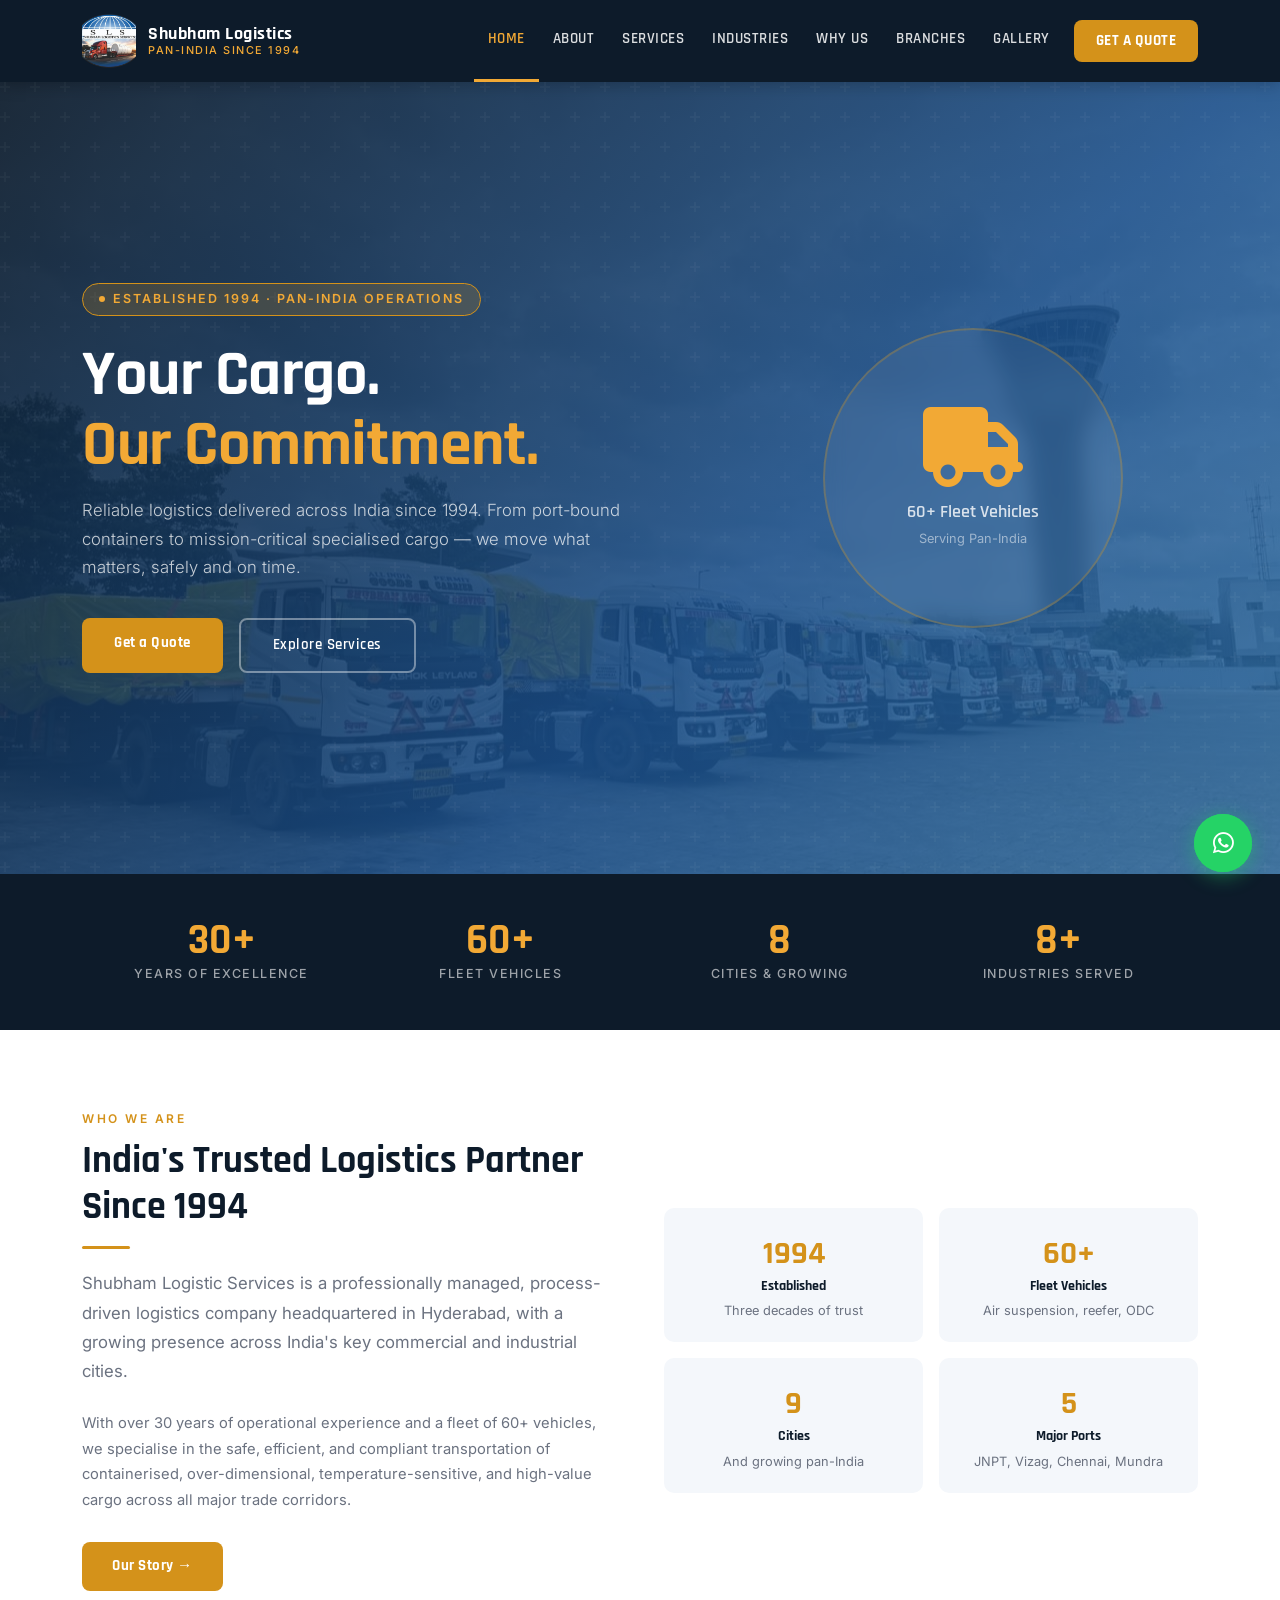
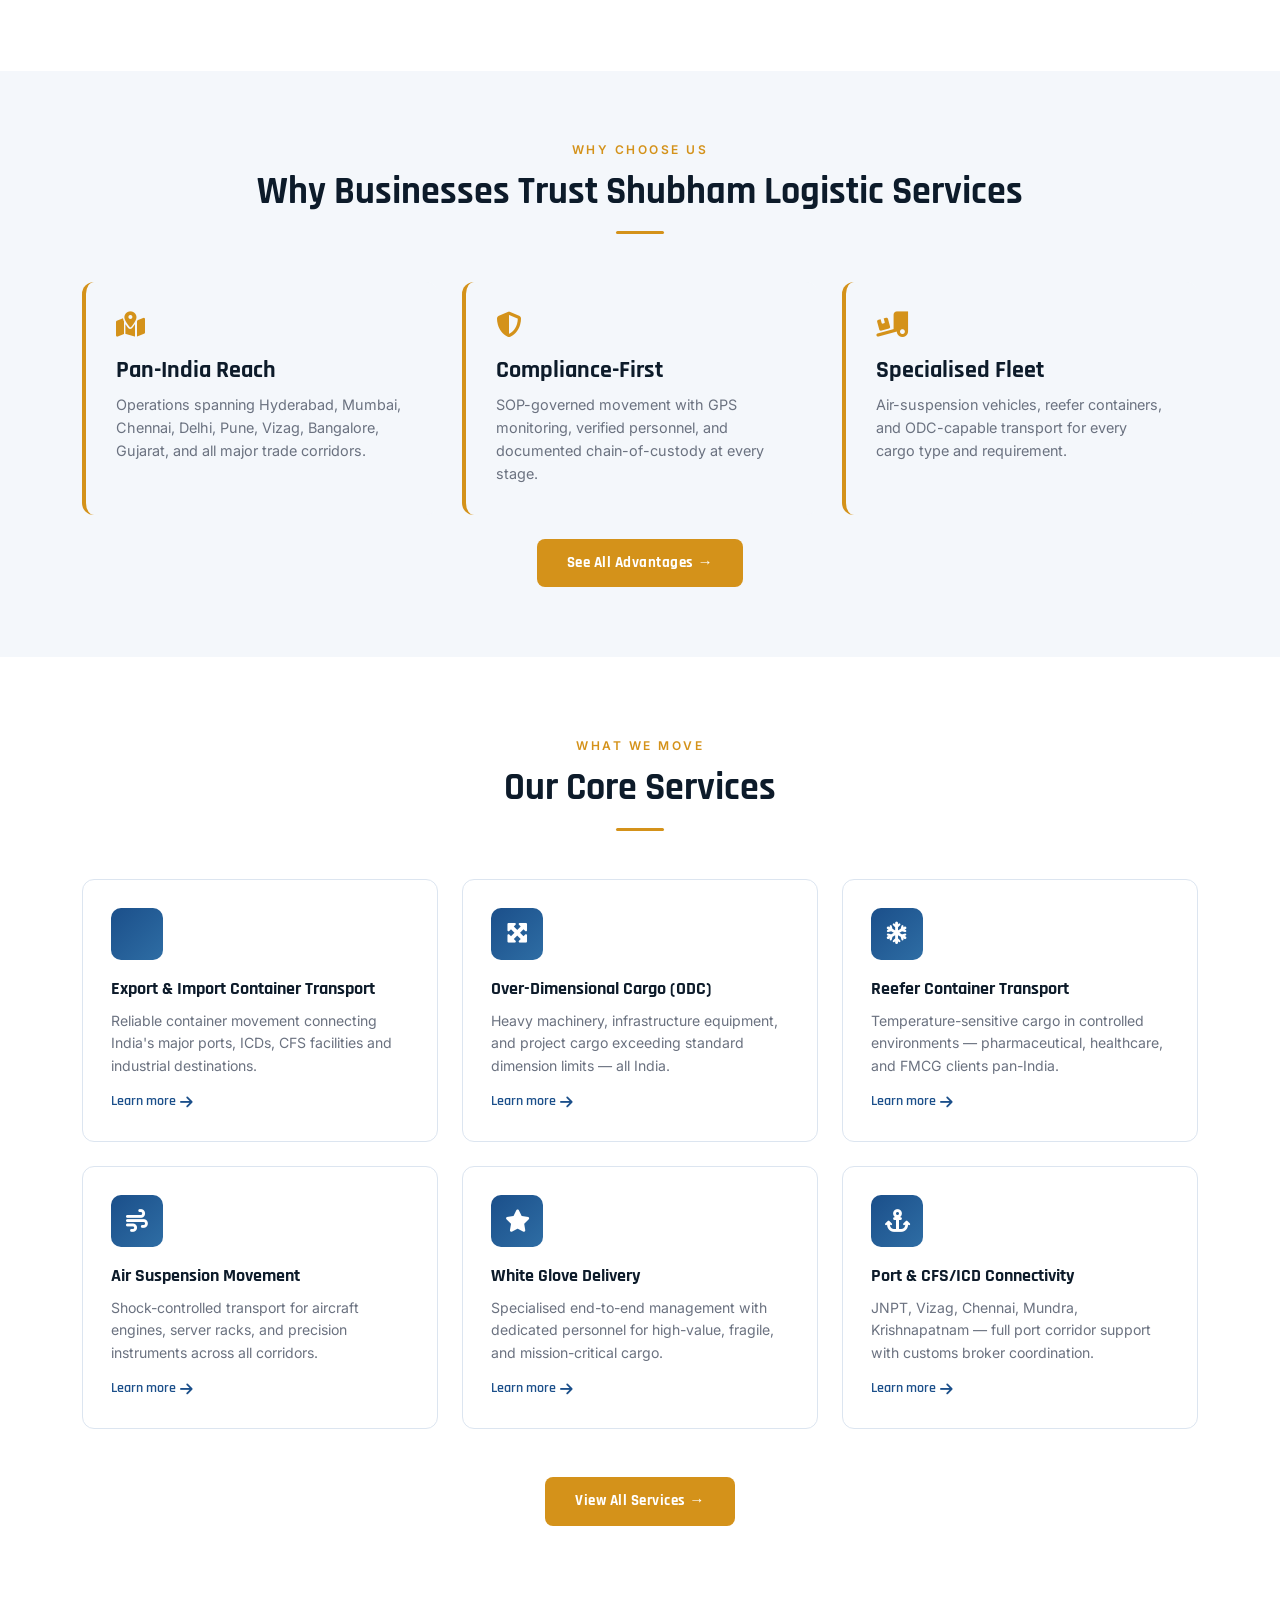
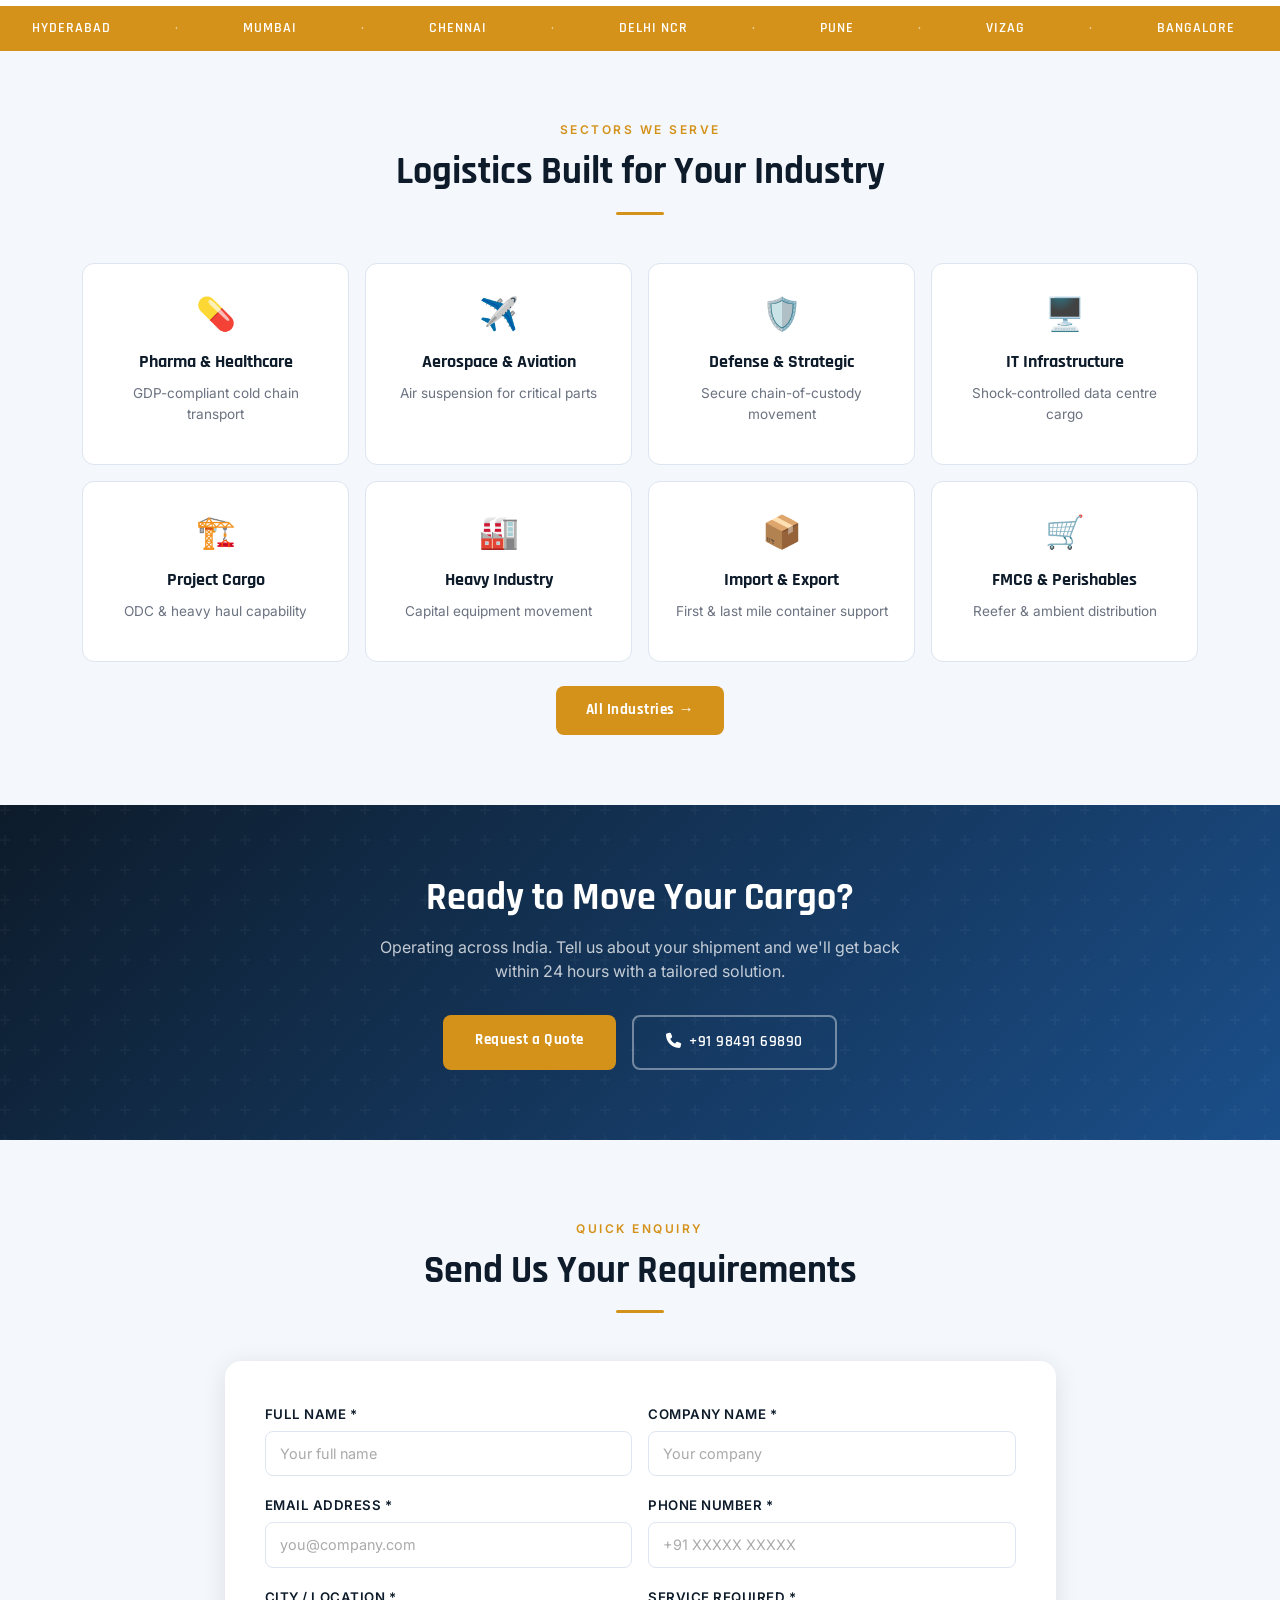
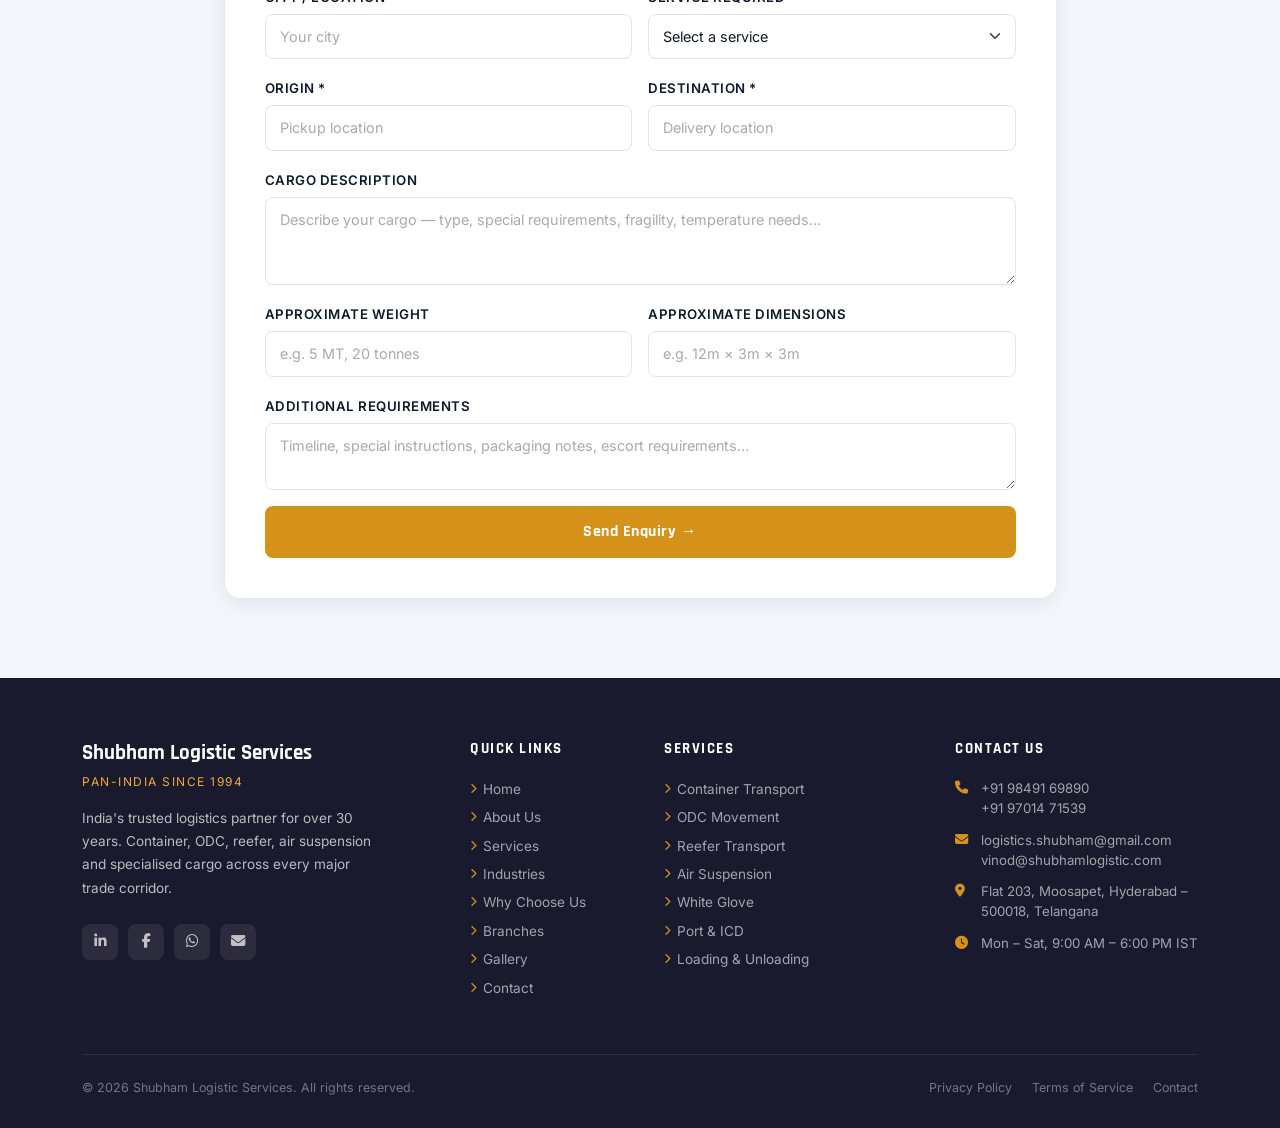
==== index.html @ 39d2acc9 "Add files via upload" ====
<!DOCTYPE html>
<html lang="en">
<head>
  <meta charset="UTF-8" />
  <meta name="viewport" content="width=device-width, initial-scale=1.0" />
  <title>Shubham Logistic Services | Pan-India Cargo Logistics Since 1994</title>
  <meta name="description" content="30+ years. 60+ fleet. Container, ODC, reefer & specialised cargo logistics across India — Hyderabad, Mumbai, Chennai, Delhi, Pune, Vizag, Bangalore, Gujarat." />
  <link rel="stylesheet" href="https://cdnjs.cloudflare.com/ajax/libs/bootstrap/5.3.2/css/bootstrap.min.css" />
  <link rel="stylesheet" href="https://cdnjs.cloudflare.com/ajax/libs/font-awesome/6.5.0/css/all.min.css" />
  <link rel="stylesheet" href="assets/css/style.css" />
  <link rel="icon" type="image/png" sizes="32x32" href="assets/img/favicon-32.png" />
  <link rel="icon" type="image/png" sizes="16x16" href="assets/img/favicon-16.png" />
  <link rel="apple-touch-icon" sizes="180x180" href="assets/img/apple-touch-icon.png" />
</head>
<body>

<!-- NAVBAR -->
<nav class="navbar navbar-sls navbar-expand-lg">
  <div class="container">
    <a class="navbar-brand" href="index.html">
      <img src="assets/img/logo.png" alt="SLS Logo" class="brand-logo" onerror="this.style.display='none'" />
      <div class="brand-text">
        <span class="brand-name">Shubham Logistics</span>
        <span class="brand-tagline">Pan-India Since 1994</span>
      </div>
    </a>
    <button class="navbar-toggler" type="button" data-bs-toggle="collapse" data-bs-target="#navMenu">
      <span class="navbar-toggler-icon"></span>
    </button>
    <div class="collapse navbar-collapse" id="navMenu">
      <ul class="navbar-nav ms-auto align-items-lg-center">
        <li class="nav-item"><a class="nav-link" href="index.html">Home</a></li>
        <li class="nav-item"><a class="nav-link" href="about.html">About</a></li>
        <li class="nav-item"><a class="nav-link" href="services.html">Services</a></li>
        <li class="nav-item"><a class="nav-link" href="industries.html">Industries</a></li>
        <li class="nav-item"><a class="nav-link" href="why-us.html">Why Us</a></li>
        <li class="nav-item"><a class="nav-link" href="branches.html">Branches</a></li>
        <li class="nav-item"><a class="nav-link" href="gallery.html">Gallery</a></li>
        <li class="nav-item"><a class="nav-link nav-cta" href="contact.html">Get a Quote</a></li>
      </ul>
    </div>
  </div>
</nav>

<!-- HERO -->
<section class="hero-section">
  <div class="container">
    <div class="row align-items-center">
      <div class="col-lg-7 hero-content">
        <div class="hero-eyebrow">
          <span class="dot"></span>
          Established 1994 · Pan-India Operations
        </div>
        <h1 class="hero-headline">
          Your Cargo.
          <span>Our Commitment.</span>
        </h1>
        <p class="hero-sub">
          Reliable logistics delivered across India since 1994. From port-bound containers to mission-critical specialised cargo — we move what matters, safely and on time.
        </p>
        <div class="d-flex flex-wrap gap-3">
          <a href="contact.html" class="btn-primary-sls">Get a Quote</a>
          <a href="services.html" class="btn-outline-sls">Explore Services</a>
        </div>
      </div>
      <div class="col-lg-5 d-none d-lg-flex justify-content-center mt-4 mt-lg-0">
        <div style="text-align:center; position:relative;">
          <div style="width:300px;height:300px;background:rgba(255,255,255,0.06);border-radius:50%;border:2px solid rgba(212,146,26,0.3);display:flex;align-items:center;justify-content:center;backdrop-filter:blur(10px);">
            <div style="text-align:center;color:white;">
              <i class="fas fa-truck" style="font-size:5rem;color:var(--amber);margin-bottom:12px;display:block;"></i>
              <div style="font-family:'Rajdhani',sans-serif;font-size:1.1rem;font-weight:600;color:rgba(255,255,255,0.8);">60+ Fleet Vehicles</div>
              <div style="font-size:0.8rem;color:rgba(255,255,255,0.5);margin-top:4px;">Serving Pan-India</div>
            </div>
          </div>
        </div>
      </div>
    </div>
  </div>
</section>

<!-- STATS BAR -->
<section class="stats-bar">
  <div class="container">
    <div class="row g-0">
      <div class="col-6 col-md-3">
        <div class="stat-item">
          <span class="stat-number" data-count="30" data-suffix="+">30+</span>
          <span class="stat-label">Years of Excellence</span>
        </div>
      </div>
      <div class="col-6 col-md-3">
        <div class="stat-item">
          <span class="stat-number" data-count="60" data-suffix="+">60+</span>
          <span class="stat-label">Fleet Vehicles</span>
        </div>
      </div>
      <div class="col-6 col-md-3">
        <div class="stat-item">
          <span class="stat-number" data-count="8" data-suffix="">8</span>
          <span class="stat-label">Cities & Growing</span>
        </div>
      </div>
      <div class="col-6 col-md-3">
        <div class="stat-item">
          <span class="stat-number" data-count="8" data-suffix="+">8+</span>
          <span class="stat-label">Industries Served</span>
        </div>
      </div>
    </div>
  </div>
</section>

<!-- INTRO -->
<section class="py-5 py-md-6" style="padding-top: 80px!important; padding-bottom: 80px!important;">
  <div class="container">
    <div class="row align-items-center g-5">
      <div class="col-lg-6 fade-up">
        <span class="section-eyebrow">Who We Are</span>
        <h2 class="section-title">India's Trusted Logistics Partner Since 1994</h2>
        <div class="section-divider"></div>
        <p class="section-lead mb-4">
          Shubham Logistic Services is a professionally managed, process-driven logistics company headquartered in Hyderabad, with a growing presence across India's key commercial and industrial cities.
        </p>
        <p style="font-size:0.92rem;color:var(--gray);line-height:1.75;margin-bottom:28px;">
          With over 30 years of operational experience and a fleet of 60+ vehicles, we specialise in the safe, efficient, and compliant transportation of containerised, over-dimensional, temperature-sensitive, and high-value cargo across all major trade corridors.
        </p>
        <a href="about.html" class="btn-gold">Our Story →</a>
      </div>
      <div class="col-lg-6 fade-up">
        <div class="row g-3">
          <div class="col-6">
            <div class="value-prop-card">
              <span class="vp-num">1994</span>
              <h5>Established</h5>
              <p>Three decades of trust</p>
            </div>
          </div>
          <div class="col-6">
            <div class="value-prop-card">
              <span class="vp-num">60+</span>
              <h5>Fleet Vehicles</h5>
              <p>Air suspension, reefer, ODC</p>
            </div>
          </div>
          <div class="col-6">
            <div class="value-prop-card">
              <span class="vp-num">9</span>
              <h5>Cities</h5>
              <p>And growing pan-India</p>
            </div>
          </div>
          <div class="col-6">
            <div class="value-prop-card">
              <span class="vp-num">5</span>
              <h5>Major Ports</h5>
              <p>JNPT, Vizag, Chennai, Mundra</p>
            </div>
          </div>
        </div>
      </div>
    </div>
  </div>
</section>

<!-- WHY CHOOSE US - PILLARS -->
<section class="py-5 bg-light-sls" style="padding-top: 70px!important; padding-bottom: 70px!important;">
  <div class="container">
    <div class="text-center mb-5 fade-up">
      <span class="section-eyebrow">Why Choose Us</span>
      <h2 class="section-title">Why Businesses Trust Shubham Logistic Services</h2>
      <div class="section-divider center"></div>
    </div>
    <div class="row g-4">
      <div class="col-md-4 fade-up">
        <div class="pillar-card">
          <div class="mb-3"><i class="fas fa-map-marked-alt" style="font-size:1.6rem;color:var(--gold);"></i></div>
          <h4>Pan-India Reach</h4>
          <p>Operations spanning Hyderabad, Mumbai, Chennai, Delhi, Pune, Vizag, Bangalore, Gujarat, and all major trade corridors.</p>
        </div>
      </div>
      <div class="col-md-4 fade-up">
        <div class="pillar-card">
          <div class="mb-3"><i class="fas fa-shield-alt" style="font-size:1.6rem;color:var(--gold);"></i></div>
          <h4>Compliance-First</h4>
          <p>SOP-governed movement with GPS monitoring, verified personnel, and documented chain-of-custody at every stage.</p>
        </div>
      </div>
      <div class="col-md-4 fade-up">
        <div class="pillar-card">
          <div class="mb-3"><i class="fas fa-truck-loading" style="font-size:1.6rem;color:var(--gold);"></i></div>
          <h4>Specialised Fleet</h4>
          <p>Air-suspension vehicles, reefer containers, and ODC-capable transport for every cargo type and requirement.</p>
        </div>
      </div>
    </div>
    <div class="text-center mt-4 fade-up">
      <a href="why-us.html" class="btn-gold">See All Advantages →</a>
    </div>
  </div>
</section>

<!-- SERVICES STRIP -->
<section class="py-5" style="padding-top: 80px!important; padding-bottom: 80px!important;">
  <div class="container">
    <div class="text-center mb-5 fade-up">
      <span class="section-eyebrow">What We Move</span>
      <h2 class="section-title">Our Core Services</h2>
      <div class="section-divider center"></div>
    </div>
    <div class="row g-4">
      <div class="col-md-6 col-lg-4 fade-up">
        <div class="service-card">
          <div class="service-icon"><i class="fas fa-container-storage"></i></div>
          <h4>Export & Import Container Transport</h4>
          <p>Reliable container movement connecting India's major ports, ICDs, CFS facilities and industrial destinations.</p>
          <a href="services.html#container" class="card-link">Learn more <i class="fas fa-arrow-right"></i></a>
        </div>
      </div>
      <div class="col-md-6 col-lg-4 fade-up">
        <div class="service-card">
          <div class="service-icon"><i class="fas fa-expand-arrows-alt"></i></div>
          <h4>Over-Dimensional Cargo (ODC)</h4>
          <p>Heavy machinery, infrastructure equipment, and project cargo exceeding standard dimension limits — all India.</p>
          <a href="services.html#odc" class="card-link">Learn more <i class="fas fa-arrow-right"></i></a>
        </div>
      </div>
      <div class="col-md-6 col-lg-4 fade-up">
        <div class="service-card">
          <div class="service-icon"><i class="fas fa-snowflake"></i></div>
          <h4>Reefer Container Transport</h4>
          <p>Temperature-sensitive cargo in controlled environments — pharmaceutical, healthcare, and FMCG clients pan-India.</p>
          <a href="services.html#reefer" class="card-link">Learn more <i class="fas fa-arrow-right"></i></a>
        </div>
      </div>
      <div class="col-md-6 col-lg-4 fade-up">
        <div class="service-card">
          <div class="service-icon"><i class="fas fa-wind"></i></div>
          <h4>Air Suspension Movement</h4>
          <p>Shock-controlled transport for aircraft engines, server racks, and precision instruments across all corridors.</p>
          <a href="services.html#air-suspension" class="card-link">Learn more <i class="fas fa-arrow-right"></i></a>
        </div>
      </div>
      <div class="col-md-6 col-lg-4 fade-up">
        <div class="service-card">
          <div class="service-icon"><i class="fas fa-star"></i></div>
          <h4>White Glove Delivery</h4>
          <p>Specialised end-to-end management with dedicated personnel for high-value, fragile, and mission-critical cargo.</p>
          <a href="services.html#white-glove" class="card-link">Learn more <i class="fas fa-arrow-right"></i></a>
        </div>
      </div>
      <div class="col-md-6 col-lg-4 fade-up">
        <div class="service-card">
          <div class="service-icon"><i class="fas fa-anchor"></i></div>
          <h4>Port & CFS/ICD Connectivity</h4>
          <p>JNPT, Vizag, Chennai, Mundra, Krishnapatnam — full port corridor support with customs broker coordination.</p>
          <a href="services.html#port" class="card-link">Learn more <i class="fas fa-arrow-right"></i></a>
        </div>
      </div>
    </div>
    <div class="text-center mt-5 fade-up">
      <a href="services.html" class="btn-gold">View All Services →</a>
    </div>
  </div>
</section>

<!-- MARQUEE BANNER -->
<div class="marquee-banner">
  <div class="marquee-track">
    <span>Hyderabad</span><span class="sep">·</span>
    <span>Mumbai</span><span class="sep">·</span>
    <span>Chennai</span><span class="sep">·</span>
    <span>Delhi NCR</span><span class="sep">·</span>
    <span>Pune</span><span class="sep">·</span>
    <span>Vizag</span><span class="sep">·</span>
    <span>Bangalore</span><span class="sep">·</span>
    <span>Gujarat</span><span class="sep">·</span>
    <span>JNPT</span><span class="sep">·</span>
    <span>Mundra</span><span class="sep">·</span>
    <span>Krishnapatnam</span><span class="sep">·</span>
    <!-- duplicate for seamless loop -->
    <span>Hyderabad</span><span class="sep">·</span>
    <span>Mumbai</span><span class="sep">·</span>
    <span>Chennai</span><span class="sep">·</span>
    <span>Delhi NCR</span><span class="sep">·</span>
    <span>Pune</span><span class="sep">·</span>
    <span>Vizag</span><span class="sep">·</span>
    <span>Bangalore</span><span class="sep">·</span>
    <span>Gujarat</span><span class="sep">·</span>
    <span>JNPT</span><span class="sep">·</span>
    <span>Mundra</span><span class="sep">·</span>
    <span>Krishnapatnam</span><span class="sep">·</span>
  </div>
</div>

<!-- INDUSTRIES PREVIEW -->
<section class="py-5 bg-light-sls" style="padding-top:70px!important;padding-bottom:70px!important;">
  <div class="container">
    <div class="text-center mb-5 fade-up">
      <span class="section-eyebrow">Sectors We Serve</span>
      <h2 class="section-title">Logistics Built for Your Industry</h2>
      <div class="section-divider center"></div>
    </div>
    <div class="row g-3">
      <div class="col-6 col-md-4 col-lg-3 fade-up">
        <div class="industry-card text-center">
          <span class="industry-icon">💊</span>
          <h4>Pharma & Healthcare</h4>
          <p>GDP-compliant cold chain transport</p>
        </div>
      </div>
      <div class="col-6 col-md-4 col-lg-3 fade-up">
        <div class="industry-card text-center">
          <span class="industry-icon">✈️</span>
          <h4>Aerospace & Aviation</h4>
          <p>Air suspension for critical parts</p>
        </div>
      </div>
      <div class="col-6 col-md-4 col-lg-3 fade-up">
        <div class="industry-card text-center">
          <span class="industry-icon">🛡️</span>
          <h4>Defense & Strategic</h4>
          <p>Secure chain-of-custody movement</p>
        </div>
      </div>
      <div class="col-6 col-md-4 col-lg-3 fade-up">
        <div class="industry-card text-center">
          <span class="industry-icon">🖥️</span>
          <h4>IT Infrastructure</h4>
          <p>Shock-controlled data centre cargo</p>
        </div>
      </div>
      <div class="col-6 col-md-4 col-lg-3 fade-up">
        <div class="industry-card text-center">
          <span class="industry-icon">🏗️</span>
          <h4>Project Cargo</h4>
          <p>ODC & heavy haul capability</p>
        </div>
      </div>
      <div class="col-6 col-md-4 col-lg-3 fade-up">
        <div class="industry-card text-center">
          <span class="industry-icon">🏭</span>
          <h4>Heavy Industry</h4>
          <p>Capital equipment movement</p>
        </div>
      </div>
      <div class="col-6 col-md-4 col-lg-3 fade-up">
        <div class="industry-card text-center">
          <span class="industry-icon">📦</span>
          <h4>Import & Export</h4>
          <p>First & last mile container support</p>
        </div>
      </div>
      <div class="col-6 col-md-4 col-lg-3 fade-up">
        <div class="industry-card text-center">
          <span class="industry-icon">🛒</span>
          <h4>FMCG & Perishables</h4>
          <p>Reefer & ambient distribution</p>
        </div>
      </div>
    </div>
    <div class="text-center mt-4 fade-up">
      <a href="industries.html" class="btn-gold">All Industries →</a>
    </div>
  </div>
</section>

<!-- CTA BANNER -->
<section class="cta-banner">
  <div class="container position-relative" style="z-index:2;">
    <div class="row justify-content-center">
      <div class="col-lg-7">
        <h2>Ready to Move Your Cargo?</h2>
        <p>Operating across India. Tell us about your shipment and we'll get back within 24 hours with a tailored solution.</p>
        <div class="d-flex flex-wrap justify-content-center gap-3">
          <a href="contact.html" class="btn-primary-sls">Request a Quote</a>
          <a href="tel:+919849169890" class="btn-outline-sls"><i class="fas fa-phone me-2"></i>+91 98491 69890</a>
        </div>
      </div>
    </div>
  </div>
</section>

<!-- CONTACT FORM -->
<section class="form-section" id="quote">
  <div class="container">
    <div class="row justify-content-center">
      <div class="col-lg-9">
        <div class="text-center mb-5 fade-up">
          <span class="section-eyebrow">Quick Enquiry</span>
          <h2 class="section-title">Send Us Your Requirements</h2>
          <div class="section-divider center"></div>
        </div>
        <div class="form-card fade-up">
          <form id="quoteForm">
            <div class="row g-3">
              <div class="col-md-6">
                <label class="form-label">Full Name *</label>
                <input type="text" class="form-control" placeholder="Your full name" required />
              </div>
              <div class="col-md-6">
                <label class="form-label">Company Name *</label>
                <input type="text" class="form-control" placeholder="Your company" required />
              </div>
              <div class="col-md-6">
                <label class="form-label">Email Address *</label>
                <input type="email" class="form-control" placeholder="you@company.com" required />
              </div>
              <div class="col-md-6">
                <label class="form-label">Phone Number *</label>
                <input type="tel" class="form-control" placeholder="+91 XXXXX XXXXX" required />
              </div>
              <div class="col-md-6">
                <label class="form-label">City / Location *</label>
                <input type="text" class="form-control" placeholder="Your city" required />
              </div>
              <div class="col-md-6">
                <label class="form-label">Service Required *</label>
                <select class="form-select" required>
                  <option value="">Select a service</option>
                  <option>Container Transport</option>
                  <option>ODC Movement</option>
                  <option>Reefer Transport</option>
                  <option>Air Suspension Cargo</option>
                  <option>White Glove Delivery</option>
                  <option>Port / ICD / CFS Connectivity</option>
                  <option>Loading &amp; Unloading</option>
                  <option>Other</option>
                </select>
              </div>
              <div class="col-md-6">
                <label class="form-label">Origin *</label>
                <input type="text" class="form-control" placeholder="Pickup location" required />
              </div>
              <div class="col-md-6">
                <label class="form-label">Destination *</label>
                <input type="text" class="form-control" placeholder="Delivery location" required />
              </div>
              <div class="col-12">
                <label class="form-label">Cargo Description</label>
                <textarea class="form-control" rows="3" placeholder="Describe your cargo — type, special requirements, fragility, temperature needs…"></textarea>
              </div>
              <div class="col-md-6">
                <label class="form-label">Approximate Weight</label>
                <input type="text" class="form-control" placeholder="e.g. 5 MT, 20 tonnes" />
              </div>
              <div class="col-md-6">
                <label class="form-label">Approximate Dimensions</label>
                <input type="text" class="form-control" placeholder="e.g. 12m × 3m × 3m" />
              </div>
              <div class="col-12">
                <label class="form-label">Additional Requirements</label>
                <textarea class="form-control" rows="2" placeholder="Timeline, special instructions, packaging notes, escort requirements…"></textarea>
              </div>
              <div class="col-12">
                <button type="submit" class="btn-submit">Send Enquiry →</button>
              </div>
            </div>
          </form>
          <div class="form-success" id="formSuccess">
            <i class="fas fa-check-circle"></i>
            <h4 style="color:var(--navy);font-family:'Rajdhani',sans-serif;">Enquiry Sent Successfully!</h4>
            <p style="color:var(--gray);font-size:0.9rem;">Thank you for reaching out. Our team will get back to you within 24 hours with a tailored solution.</p>
          </div>
        </div>
      </div>
    </div>
  </div>
</section>

<!-- FOOTER -->
<footer class="footer-main">
  <div class="container">
    <div class="row g-5">
      <div class="col-lg-4 col-md-6">
        <div class="footer-brand-name">Shubham Logistic Services</div>
        <div class="footer-tagline">Pan-India Since 1994</div>
        <p class="footer-desc">India's trusted logistics partner for over 30 years. Container, ODC, reefer, air suspension and specialised cargo across every major trade corridor.</p>
        <div class="footer-socials">
          <a href="#" class="footer-social-btn" aria-label="LinkedIn"><i class="fab fa-linkedin-in"></i></a>
          <a href="#" class="footer-social-btn" aria-label="Facebook"><i class="fab fa-facebook-f"></i></a>
          <a href="https://wa.me/919849169890" class="footer-social-btn" aria-label="WhatsApp"><i class="fab fa-whatsapp"></i></a>
          <a href="mailto:logistics.shubham@gmail.com" class="footer-social-btn" aria-label="Email"><i class="fas fa-envelope"></i></a>
        </div>
      </div>
      <div class="col-lg-2 col-md-6 col-6">
        <div class="footer-heading">Quick Links</div>
        <ul class="footer-links">
          <li><a href="index.html"><i class="fas fa-chevron-right"></i> Home</a></li>
          <li><a href="about.html"><i class="fas fa-chevron-right"></i> About Us</a></li>
          <li><a href="services.html"><i class="fas fa-chevron-right"></i> Services</a></li>
          <li><a href="industries.html"><i class="fas fa-chevron-right"></i> Industries</a></li>
          <li><a href="why-us.html"><i class="fas fa-chevron-right"></i> Why Choose Us</a></li>
          <li><a href="branches.html"><i class="fas fa-chevron-right"></i> Branches</a></li>
          <li><a href="gallery.html"><i class="fas fa-chevron-right"></i> Gallery</a></li>
          <li><a href="contact.html"><i class="fas fa-chevron-right"></i> Contact</a></li>
        </ul>
      </div>
      <div class="col-lg-3 col-md-6 col-6">
        <div class="footer-heading">Services</div>
        <ul class="footer-links">
          <li><a href="services.html#container"><i class="fas fa-chevron-right"></i> Container Transport</a></li>
          <li><a href="services.html#odc"><i class="fas fa-chevron-right"></i> ODC Movement</a></li>
          <li><a href="services.html#reefer"><i class="fas fa-chevron-right"></i> Reefer Transport</a></li>
          <li><a href="services.html#air-suspension"><i class="fas fa-chevron-right"></i> Air Suspension</a></li>
          <li><a href="services.html#white-glove"><i class="fas fa-chevron-right"></i> White Glove</a></li>
          <li><a href="services.html#port"><i class="fas fa-chevron-right"></i> Port & ICD</a></li>
          <li><a href="services.html#loading"><i class="fas fa-chevron-right"></i> Loading & Unloading</a></li>
        </ul>
      </div>
      <div class="col-lg-3 col-md-6">
        <div class="footer-heading">Contact Us</div>
        <div class="footer-contact-item"><i class="fas fa-phone"></i><div><a href="tel:+919849169890">+91 98491 69890</a><br/><a href="tel:+919701471539">+91 97014 71539</a></div></div>
        <div class="footer-contact-item"><i class="fas fa-envelope"></i><div><a href="mailto:logistics.shubham@gmail.com">logistics.shubham@gmail.com</a><br/><a href="mailto:vinod@shubhamlogistic.com">vinod@shubhamlogistic.com</a></div></div>
        <div class="footer-contact-item"><i class="fas fa-map-marker-alt"></i><div style="color:rgba(255,255,255,0.6);">Flat 203, Moosapet, Hyderabad – 500018, Telangana</div></div>
        <div class="footer-contact-item"><i class="fas fa-clock"></i><div style="color:rgba(255,255,255,0.6);">Mon – Sat, 9:00 AM – 6:00 PM IST</div></div>
      </div>
    </div>
    <div class="footer-bottom">
      <p>© <span id="copyrightYear"></span> Shubham Logistic Services. All rights reserved.</p>
      <div class="footer-bottom-links">
        <a href="privacy-policy.html">Privacy Policy</a>
        <a href="terms-of-service.html">Terms of Service</a>
        <a href="contact.html">Contact</a>
      </div>
    </div>
  </div>
</footer>

<!-- WHATSAPP FAB -->
<div class="wa-fab">
  <div class="wa-popup" id="waPopup">
    <div class="wa-popup-header">
      <div class="wa-avatar"><i class="fab fa-whatsapp"></i></div>
      <div>
        <div class="wa-name">Shubham Logistics</div>
        <div class="wa-status">Typically replies within minutes</div>
      </div>
      <button class="wa-close" id="waClose"><i class="fas fa-times"></i></button>
    </div>
    <div class="wa-body">
      <div class="wa-bubble">
        👋 Hi! Welcome to <strong>Shubham Logistic Services</strong>.<br/>
        Chat directly with our operations team:
      </div>
    </div>
    <div class="wa-footer">
      <a href="https://wa.me/919849169890?text=Hello%2C%20I%20would%20like%20to%20enquire%20about%20your%20logistics%20services." class="wa-btn" target="_blank">
        <i class="fab fa-whatsapp"></i> Chat on WhatsApp
      </a>
      <div class="wa-numbers">
        <a href="https://wa.me/919849169890" class="wa-num-btn" target="_blank">
          <i class="fab fa-whatsapp"></i> Hyderabad
        </a>
        <a href="https://wa.me/919324644543" class="wa-num-btn" target="_blank">
          <i class="fab fa-whatsapp"></i> Mumbai
        </a>
        <a href="https://wa.me/917015625154" class="wa-num-btn" target="_blank">
          <i class="fab fa-whatsapp"></i> Delhi NCR
        </a>
      </div>
    </div>
  </div>
  <div class="wa-pulse"></div>
  <button class="wa-main-btn" id="waMainBtn" aria-label="Chat on WhatsApp">
    <i class="fab fa-whatsapp"></i>
  </button>
</div>

<script src="https://cdnjs.cloudflare.com/ajax/libs/bootstrap/5.3.2/js/bootstrap.bundle.min.js"></script>
<script src="assets/js/main.js"></script>
</body>
</html>
---- assets/css/style.css ----
/* ===== SLS - SHUBHAM LOGISTICS SERVICES ===== */
/* Design: Deep navy + steel blue + amber gold on white/off-white */
/* Typography: Rajdhani (bold industrial display) + Inter (clean body) */

@import url('https://fonts.googleapis.com/css2?family=Rajdhani:wght@400;500;600;700&family=Inter:wght@300;400;500;600;700&display=swap');

:root {
  --navy:   #0D1B2A;
  --blue:   #1B4F8A;
  --steel:  #2E6DA4;
  --gold:   #D4921A;
  --amber:  #F2A935;
  --light:  #F4F7FB;
  --white:  #FFFFFF;
  --gray:   #6B7280;
  --dark:   #1A1A2E;
  --border: #DCE5F0;
  --shadow: 0 4px 24px rgba(13,27,42,0.10);
  --radius: 8px;
}

* { margin: 0; padding: 0; box-sizing: border-box; }
html {
  scroll-behavior: smooth;
  overflow-x: hidden;
  width: 100%;
  max-width: 100%;
}

body {
  font-family: 'Inter', sans-serif;
  color: var(--navy);
  background: var(--white);
  overflow-x: hidden;
  width: 100%;
  max-width: 100%;
}

img, svg, video, canvas {
  max-width: 100%;
  height: auto;
}

h1, h2, h3, h4, h5 {
  font-family: 'Rajdhani', sans-serif;
  font-weight: 700;
  line-height: 1.2;
}

/* ===== NAVBAR ===== */
.navbar-sls {
  background: var(--navy) !important;
  padding: 0;
  position: sticky;
  top: 0;
  z-index: 9999;
  box-shadow: 0 2px 16px rgba(0,0,0,0.25);
}

.navbar-sls .navbar-brand {
  display: flex;
  align-items: center;
  gap: 12px;
  padding: 10px 0;
}

.navbar-sls .brand-logo {
  height: 54px;
  width: 54px;
  object-fit: contain;
}

.navbar-sls .brand-text {
  display: flex;
  flex-direction: column;
  line-height: 1.1;
}

.navbar-sls .brand-name {
  font-family: 'Rajdhani', sans-serif;
  font-weight: 700;
  font-size: 1.1rem;
  color: var(--white);
  letter-spacing: 0.5px;
}

.navbar-sls .brand-tagline {
  font-size: 0.68rem;
  color: var(--amber);
  letter-spacing: 1.5px;
  text-transform: uppercase;
  font-weight: 500;
}

.navbar-sls .nav-link {
  color: rgba(255,255,255,0.85) !important;
  font-family: 'Rajdhani', sans-serif;
  font-weight: 600;
  font-size: 0.95rem;
  letter-spacing: 0.5px;
  padding: 28px 14px !important;
  text-transform: uppercase;
  transition: color 0.2s, border-bottom 0.2s;
  border-bottom: 3px solid transparent;
}

.navbar-sls .nav-link:hover,
.navbar-sls .nav-link.active {
  color: var(--amber) !important;
  border-bottom: 3px solid var(--amber);
}

.navbar-sls .nav-cta {
  background: var(--gold);
  color: var(--white) !important;
  border-radius: var(--radius);
  padding: 10px 22px !important;
  margin-left: 10px;
  border-bottom: none !important;
  font-weight: 700;
  transition: background 0.2s, transform 0.1s !important;
}

.navbar-sls .nav-cta:hover {
  background: var(--amber) !important;
  transform: translateY(-1px);
  border-bottom: none !important;
  color: var(--white) !important;
}

.navbar-toggler {
  border-color: rgba(255,255,255,0.3) !important;
}

.navbar-toggler-icon {
  background-image: url("data:image/svg+xml,%3csvg xmlns='http://www.w3.org/2000/svg' viewBox='0 0 30 30'%3e%3cpath stroke='rgba%28255,255,255,0.85%29' stroke-linecap='round' stroke-miterlimit='10' stroke-width='2' d='M4 7h22M4 15h22M4 23h22'/%3e%3c/svg%3e") !important;
}

/* ===== HERO ===== */
.hero-section {
  background:
    linear-gradient(135deg, rgba(13,27,42,0.92) 0%, rgba(27,79,138,0.87) 60%, rgba(46,109,164,0.8) 100%),
    url('../img/gallery/img2.jpg') center 30%/cover no-repeat;
  min-height: 88vh;
  display: flex;
  align-items: center;
  position: relative;
  overflow: hidden;
}

.hero-section::before {
  content: '';
  position: absolute;
  inset: 0;
  background: url("data:image/svg+xml,%3Csvg width='60' height='60' viewBox='0 0 60 60' xmlns='http://www.w3.org/2000/svg'%3E%3Cg fill='none' fill-rule='evenodd'%3E%3Cg fill='%23ffffff' fill-opacity='0.03'%3E%3Cpath d='M36 34v-4h-2v4h-4v2h4v4h2v-4h4v-2h-4zm0-30V0h-2v4h-4v2h4v4h2V6h4V4h-4zM6 34v-4H4v4H0v2h4v4h2v-4h4v-2H6zM6 4V0H4v4H0v2h4v4h2V6h4V4H6z'/%3E%3C/g%3E%3C/g%3E%3C/svg%3E");
}

/* Note: hero-section is immediately followed by the navy .stats-bar,
   so no fade-to-white overlay is used here — it previously created
   a visible white seam between the two dark sections. */

.hero-content {
  position: relative;
  z-index: 2;
}

.hero-eyebrow {
  display: inline-flex;
  align-items: center;
  gap: 8px;
  background: rgba(212,146,26,0.2);
  border: 1px solid var(--gold);
  color: var(--amber);
  font-size: 0.78rem;
  font-weight: 600;
  letter-spacing: 2px;
  text-transform: uppercase;
  padding: 6px 16px;
  border-radius: 20px;
  margin-bottom: 24px;
}

.hero-eyebrow .dot {
  width: 6px;
  height: 6px;
  background: var(--amber);
  border-radius: 50%;
  animation: pulse-dot 1.5s infinite;
}

@keyframes pulse-dot {
  0%, 100% { opacity: 1; }
  50% { opacity: 0.3; }
}

.hero-headline {
  font-size: clamp(2.4rem, 5vw, 4rem);
  color: var(--white);
  line-height: 1.1;
  margin-bottom: 16px;
  letter-spacing: -0.5px;
}

.hero-headline span {
  color: var(--amber);
  display: block;
}

.hero-sub {
  font-size: 1.05rem;
  color: rgba(255,255,255,0.75);
  max-width: 560px;
  line-height: 1.7;
  margin-bottom: 36px;
  font-weight: 300;
}

.btn-primary-sls {
  background: var(--gold);
  color: var(--white);
  font-family: 'Rajdhani', sans-serif;
  font-weight: 700;
  font-size: 0.95rem;
  letter-spacing: 0.5px;
  padding: 14px 32px;
  border: none;
  border-radius: var(--radius);
  transition: all 0.2s;
  text-decoration: none;
  display: inline-block;
}

.btn-primary-sls:hover {
  background: var(--amber);
  color: var(--white);
  transform: translateY(-2px);
  box-shadow: 0 6px 20px rgba(212,146,26,0.4);
}

.btn-outline-sls {
  background: transparent;
  color: var(--white);
  font-family: 'Rajdhani', sans-serif;
  font-weight: 600;
  font-size: 0.95rem;
  letter-spacing: 0.5px;
  padding: 14px 32px;
  border: 2px solid rgba(255,255,255,0.4);
  border-radius: var(--radius);
  transition: all 0.2s;
  text-decoration: none;
  display: inline-block;
}

.btn-outline-sls:hover {
  border-color: var(--white);
  background: rgba(255,255,255,0.1);
  color: var(--white);
}

.btn-gold {
  background: var(--gold);
  color: var(--white);
  font-family: 'Rajdhani', sans-serif;
  font-weight: 700;
  font-size: 0.95rem;
  letter-spacing: 0.5px;
  padding: 13px 30px;
  border: none;
  border-radius: var(--radius);
  transition: all 0.2s;
  text-decoration: none;
  display: inline-block;
}

.btn-gold:hover {
  background: var(--amber);
  color: var(--white);
  transform: translateY(-1px);
}

/* ===== STATS BAR ===== */
.stats-bar {
  background: var(--navy);
  padding: 30px 0;
}

.stat-item {
  text-align: center;
  padding: 16px 20px;
  border-right: 1px solid rgba(255,255,255,0.1);
}

.stat-item:last-child { border-right: none; }

.stat-number {
  font-family: 'Rajdhani', sans-serif;
  font-size: 2.6rem;
  font-weight: 700;
  color: var(--amber);
  line-height: 1;
  display: block;
}

.stat-label {
  font-size: 0.78rem;
  color: rgba(255,255,255,0.6);
  text-transform: uppercase;
  letter-spacing: 1.5px;
  font-weight: 500;
  margin-top: 4px;
  display: block;
}

/* ===== SECTION STYLES ===== */
.section-eyebrow {
  font-size: 0.75rem;
  font-weight: 600;
  letter-spacing: 2.5px;
  text-transform: uppercase;
  color: var(--gold);
  display: block;
  margin-bottom: 10px;
}

.section-title {
  font-size: clamp(1.8rem, 3vw, 2.6rem);
  color: var(--navy);
  margin-bottom: 16px;
}

.section-divider {
  width: 48px;
  height: 3px;
  background: var(--gold);
  margin-bottom: 20px;
  border-radius: 2px;
}

.section-divider.center { margin: 0 auto 20px; }

.section-lead {
  font-size: 1.05rem;
  color: var(--gray);
  line-height: 1.75;
  max-width: 700px;
}

/* ===== PAGE HERO ===== */
.page-hero {
  background:
    linear-gradient(135deg, rgba(13,27,42,0.9) 0%, rgba(27,79,138,0.88) 100%),
    url('../img/gallery/img7.jpg') center 65%/cover no-repeat;
  padding: 80px 0 60px;
  position: relative;
  overflow: hidden;
}

.page-hero::before {
  content: '';
  position: absolute;
  inset: 0;
  background: url("data:image/svg+xml,%3Csvg width='60' height='60' viewBox='0 0 60 60' xmlns='http://www.w3.org/2000/svg'%3E%3Cg fill='none' fill-rule='evenodd'%3E%3Cg fill='%23ffffff' fill-opacity='0.03'%3E%3Cpath d='M36 34v-4h-2v4h-4v2h4v4h2v-4h4v-2h-4zm0-30V0h-2v4h-4v2h4v4h2V6h4V4h-4zM6 34v-4H4v4H0v2h4v4h2v-4h4v-2H6zM6 4V0H4v4H0v2h4v4h2V6h4V4H6z'/%3E%3C/g%3E%3C/g%3E%3C/svg%3E");
}

.page-hero-content {
  position: relative;
  z-index: 2;
}

.page-hero h1 {
  font-size: clamp(2rem, 4vw, 3rem);
  color: var(--white);
  margin-bottom: 14px;
}

.page-hero p {
  font-size: 1rem;
  color: rgba(255,255,255,0.75);
  max-width: 600px;
}

.breadcrumb-sls .breadcrumb-item,
.breadcrumb-sls .breadcrumb-item a {
  color: rgba(255,255,255,0.6);
  font-size: 0.82rem;
  text-decoration: none;
}

.breadcrumb-sls .breadcrumb-item.active {
  color: var(--amber);
}

.breadcrumb-sls .breadcrumb-item + .breadcrumb-item::before {
  color: rgba(255,255,255,0.3);
}

/* ===== CARDS ===== */
.service-card {
  height: 100%;
  display: flex;
  flex-direction: column;
  background: var(--white);
  border: 1px solid var(--border);
  border-radius: 12px;
  padding: 28px;
  transition: all 0.25s;
  height: 100%;
  position: relative;
  overflow: hidden;
}

.service-card::before {
  content: '';
  position: absolute;
  top: 0;
  left: 0;
  right: 0;
  height: 3px;
  background: var(--gold);
  transform: scaleX(0);
  transition: transform 0.25s;
  transform-origin: left;
}

.service-card:hover {
  transform: translateY(-6px);
  box-shadow: var(--shadow);
  border-color: transparent;
}

.service-card:hover::before { transform: scaleX(1); }

.service-icon {
  width: 52px;
  height: 52px;
  background: linear-gradient(135deg, var(--blue), var(--steel));
  border-radius: 10px;
  display: flex;
  align-items: center;
  justify-content: center;
  margin-bottom: 18px;
  font-size: 1.4rem;
  color: var(--white);
}

.service-card h4 {
  font-size: 1.15rem;
  color: var(--navy);
  margin-bottom: 10px;
}

.service-card p {
  font-size: 0.88rem;
  color: var(--gray);
  line-height: 1.6;
  margin-bottom: 14px;
}

.service-card .card-link {
  margin-top: auto;
  font-family: 'Rajdhani', sans-serif;
  font-weight: 600;
  font-size: 0.9rem;
  color: var(--blue);
  text-decoration: none;
  display: inline-flex;
  align-items: center;
  gap: 4px;
  transition: gap 0.2s, color 0.2s;
}

.service-card .card-link:hover {
  color: var(--gold);
  gap: 8px;
}

/* ===== PILLAR CARD ===== */
.pillar-card {
  height: 100%;
  background: var(--light);
  border-radius: 12px;
  padding: 30px;
  height: 100%;
  border-left: 4px solid var(--gold);
  transition: all 0.2s;
}

.pillar-card:hover {
  background: var(--white);
  box-shadow: var(--shadow);
}

.pillar-card h4 {
  color: var(--navy);
  margin-bottom: 8px;
}

.pillar-card p {
  color: var(--gray);
  font-size: 0.9rem;
  line-height: 1.6;
  margin: 0;
}

/* ===== WHY CARD ===== */
.why-card {
  height: 100%;
  display: flex;
  gap: 18px;
  padding: 24px;
  background: var(--white);
  border: 1px solid var(--border);
  border-radius: 10px;
  transition: all 0.2s;
  margin-bottom: 16px;
}

.why-card:hover {
  border-color: var(--blue);
  box-shadow: 0 2px 16px rgba(27,79,138,0.1);
}

.why-icon {
  flex-shrink: 0;
  width: 44px;
  height: 44px;
  border-radius: 8px;
  background: linear-gradient(135deg, var(--blue), var(--steel));
  display: flex;
  align-items: center;
  justify-content: center;
  color: var(--white);
  font-size: 1.1rem;
}

.why-card h5 {
  font-size: 1rem;
  color: var(--navy);
  margin-bottom: 4px;
}

.why-card p {
  font-size: 0.85rem;
  color: var(--gray);
  margin: 0;
  line-height: 1.55;
}

/* ===== INDUSTRY CARD ===== */
.industry-card {
  height: 100%;
  display: flex;
  flex-direction: column;
  background: var(--white);
  border: 1px solid var(--border);
  border-radius: 12px;
  padding: 26px;
  height: 100%;
  transition: all 0.25s;
}

.industry-card:hover {
  transform: translateY(-4px);
  box-shadow: var(--shadow);
  border-color: var(--steel);
}

.industry-icon {
  font-size: 2rem;
  margin-bottom: 14px;
  display: block;
}

.industry-card h4 {
  font-size: 1.1rem;
  color: var(--navy);
  margin-bottom: 10px;
}

.industry-card p {
  font-size: 0.85rem;
  color: var(--gray);
  line-height: 1.6;
  margin-bottom: 12px;
}

.industry-tags {
  display: flex;
  flex-wrap: wrap;
  gap: 6px;
}

.industry-tag {
  background: var(--light);
  color: var(--blue);
  font-size: 0.72rem;
  font-weight: 600;
  padding: 4px 10px;
  border-radius: 20px;
  letter-spacing: 0.3px;
}

/* ===== BRANCH CARD ===== */
.branch-card {
  background: var(--white);
  border: 1px solid var(--border);
  border-radius: 12px;
  overflow: hidden;
  height: 100%;
  transition: box-shadow 0.2s;
}

.branch-card:hover { box-shadow: var(--shadow); }

.branch-header {
  background: linear-gradient(135deg, var(--navy), var(--blue));
  padding: 20px 24px;
  display: flex;
  align-items: center;
  gap: 12px;
}

.branch-header .branch-badge {
  width: 36px;
  height: 36px;
  background: var(--gold);
  border-radius: 50%;
  display: flex;
  align-items: center;
  justify-content: center;
  color: var(--white);
  font-size: 0.9rem;
}

.branch-header h5 {
  color: var(--white);
  font-size: 1rem;
  margin: 0;
}

.branch-header small {
  color: var(--amber);
  font-size: 0.75rem;
}

.branch-body {
  padding: 20px 24px;
}

.branch-info-row {
  display: flex;
  gap: 10px;
  align-items: flex-start;
  margin-bottom: 12px;
  font-size: 0.85rem;
}

.branch-info-row i {
  color: var(--gold);
  width: 16px;
  flex-shrink: 0;
  margin-top: 2px;
}

.branch-info-row span { color: var(--gray); line-height: 1.5; }

/* ===== TEAM CARD ===== */
.team-card {
  height: 100%;
  background: var(--white);
  border: 1px solid var(--border);
  border-radius: 12px;
  padding: 24px;
  text-align: center;
  transition: all 0.2s;
}

.team-card:hover {
  box-shadow: var(--shadow);
  transform: translateY(-4px);
}

.team-avatar {
  width: 72px;
  height: 72px;
  border-radius: 50%;
  background: linear-gradient(135deg, var(--blue), var(--steel));
  display: flex;
  align-items: center;
  justify-content: center;
  margin: 0 auto 16px;
  font-family: 'Rajdhani', sans-serif;
  font-size: 1.6rem;
  font-weight: 700;
  color: var(--white);
  border: 3px solid var(--gold);
}

.team-card h5 {
  font-size: 1.05rem;
  color: var(--navy);
  margin-bottom: 4px;
}

.team-role {
  font-size: 0.8rem;
  color: var(--gold);
  font-weight: 600;
  text-transform: uppercase;
  letter-spacing: 0.5px;
  margin-bottom: 4px;
  display: block;
}

.team-location {
  font-size: 0.8rem;
  color: var(--gray);
  margin-bottom: 12px;
  display: block;
}

.team-phone a {
  font-size: 0.83rem;
  color: var(--blue);
  text-decoration: none;
  font-weight: 500;
}

/* ===== MARQUEE BANNER ===== */
.marquee-banner {
  background: var(--gold);
  padding: 12px 0;
  overflow: hidden;
}

.marquee-track {
  display: flex;
  animation: marquee 30s linear infinite;
  white-space: nowrap;
}

.marquee-track span {
  font-family: 'Rajdhani', sans-serif;
  font-weight: 600;
  font-size: 0.9rem;
  letter-spacing: 1px;
  color: var(--white);
  text-transform: uppercase;
  padding: 0 32px;
}

.marquee-track span.sep {
  color: rgba(255,255,255,0.5);
}

@keyframes marquee {
  0% { transform: translateX(0); }
  100% { transform: translateX(-50%); }
}

/* ===== CTA BANNER ===== */
.cta-banner {
  background: linear-gradient(135deg, var(--navy) 0%, var(--blue) 100%);
  padding: 70px 0;
  text-align: center;
  position: relative;
  overflow: hidden;
}

.cta-banner::before {
  content: '';
  position: absolute;
  inset: 0;
  background: url("data:image/svg+xml,%3Csvg width='60' height='60' viewBox='0 0 60 60' xmlns='http://www.w3.org/2000/svg'%3E%3Cg fill='none' fill-rule='evenodd'%3E%3Cg fill='%23ffffff' fill-opacity='0.03'%3E%3Cpath d='M36 34v-4h-2v4h-4v2h4v4h2v-4h4v-2h-4zm0-30V0h-2v4h-4v2h4v4h2V6h4V4h-4zM6 34v-4H4v4H0v2h4v4h2v-4h4v-2H6zM6 4V0H4v4H0v2h4v4h2V6h4V4H6z'/%3E%3C/g%3E%3C/g%3E%3C/svg%3E");
}

.cta-banner h2 {
  color: var(--white);
  font-size: clamp(1.8rem, 3vw, 2.5rem);
  margin-bottom: 14px;
  position: relative;
}

.cta-banner p {
  color: rgba(255,255,255,0.75);
  max-width: 560px;
  margin: 0 auto 32px;
  font-size: 1rem;
  position: relative;
}

/* ===== FORM ===== */
.form-section {
  background: var(--light);
  padding: 80px 0;
}

.form-card {
  background: var(--white);
  border-radius: 16px;
  padding: 40px;
  box-shadow: var(--shadow);
}

.form-card .form-label {
  font-size: 0.83rem;
  font-weight: 600;
  color: var(--navy);
  margin-bottom: 6px;
  text-transform: uppercase;
  letter-spacing: 0.5px;
}

.form-card .form-control,
.form-card .form-select {
  border: 1px solid var(--border);
  border-radius: var(--radius);
  padding: 11px 14px;
  font-size: 0.9rem;
  color: var(--navy);
  transition: border-color 0.2s, box-shadow 0.2s;
}

.form-card .form-control:focus,
.form-card .form-select:focus {
  border-color: var(--blue);
  box-shadow: 0 0 0 3px rgba(27,79,138,0.12);
  outline: none;
}

.form-card .form-control::placeholder { color: #aaa; }

.btn-submit {
  background: var(--gold);
  color: var(--white);
  font-family: 'Rajdhani', sans-serif;
  font-weight: 700;
  font-size: 1rem;
  letter-spacing: 0.5px;
  padding: 14px 40px;
  border: none;
  border-radius: var(--radius);
  width: 100%;
  transition: all 0.2s;
  cursor: pointer;
}

.btn-submit:hover {
  background: var(--amber);
  transform: translateY(-1px);
}

.contact-info-card {
  background: linear-gradient(135deg, var(--navy), var(--blue));
  border-radius: 16px;
  padding: 36px;
  height: 100%;
  color: var(--white);
}

.contact-info-card h4 {
  color: var(--white);
  margin-bottom: 24px;
  font-size: 1.4rem;
}

.contact-row {
  display: flex;
  gap: 14px;
  margin-bottom: 20px;
}

.contact-row i {
  color: var(--amber);
  font-size: 1.1rem;
  width: 20px;
  flex-shrink: 0;
  margin-top: 2px;
}

.contact-row .c-label {
  font-size: 0.72rem;
  color: rgba(255,255,255,0.5);
  text-transform: uppercase;
  letter-spacing: 1px;
  display: block;
  margin-bottom: 2px;
}

.contact-row .c-value {
  font-size: 0.9rem;
  color: var(--white);
  font-weight: 500;
  line-height: 1.5;
}

.contact-row a {
  color: var(--white);
  text-decoration: none;
}

.contact-row a:hover { color: var(--amber); }

/* ===== COVERAGE BADGES ===== */
.coverage-list {
  display: flex;
  flex-wrap: wrap;
  gap: 10px;
  margin-top: 20px;
}

.coverage-badge {
  background: rgba(255,255,255,0.1);
  border: 1px solid rgba(255,255,255,0.2);
  color: var(--white);
  font-size: 0.8rem;
  font-weight: 600;
  padding: 6px 14px;
  border-radius: 20px;
  letter-spacing: 0.3px;
}

/* ===== PORTS ===== */
.port-item {
  display: flex;
  gap: 14px;
  padding: 18px;
  background: var(--white);
  border: 1px solid var(--border);
  border-radius: 10px;
  margin-bottom: 12px;
  transition: all 0.2s;
}

.port-item:hover {
  border-color: var(--blue);
  background: var(--light);
}

.port-icon {
  width: 40px;
  height: 40px;
  background: linear-gradient(135deg, var(--blue), var(--steel));
  border-radius: 8px;
  display: flex;
  align-items: center;
  justify-content: center;
  color: var(--white);
  font-size: 1rem;
  flex-shrink: 0;
}

.port-item h6 {
  font-size: 0.92rem;
  color: var(--navy);
  margin-bottom: 2px;
}

.port-item p {
  font-size: 0.8rem;
  color: var(--gray);
  margin: 0;
}

/* ===== CORRIDOR LIST ===== */
.corridor-chip {
  display: inline-flex;
  align-items: center;
  gap: 8px;
  background: var(--light);
  border: 1px solid var(--border);
  color: var(--navy);
  font-size: 0.83rem;
  font-weight: 500;
  padding: 8px 16px;
  border-radius: 20px;
  margin: 4px;
  transition: all 0.2s;
}

.corridor-chip:hover {
  background: var(--blue);
  color: var(--white);
  border-color: var(--blue);
}

.corridor-chip i { color: var(--gold); font-size: 0.75rem; }
.corridor-chip:hover i { color: var(--amber); }

/* ===== GALLERY ===== */
.gallery-placeholder {
  background: var(--light);
  border: 2px dashed var(--border);
  border-radius: 12px;
  aspect-ratio: 4/3;
  display: flex;
  flex-direction: column;
  align-items: center;
  justify-content: center;
  color: var(--gray);
  font-size: 0.83rem;
  text-align: center;
  padding: 20px;
}

.gallery-placeholder i {
  font-size: 2rem;
  color: var(--border);
  margin-bottom: 10px;
}

/* ===== FOOTER ===== */
.footer-main {
  background: var(--dark);
  padding: 60px 0 30px;
  color: rgba(255,255,255,0.7);
}

.footer-brand-name {
  font-family: 'Rajdhani', sans-serif;
  font-weight: 700;
  font-size: 1.3rem;
  color: var(--white);
  margin-bottom: 4px;
}

.footer-tagline {
  font-size: 0.75rem;
  color: var(--amber);
  letter-spacing: 1.5px;
  text-transform: uppercase;
  margin-bottom: 16px;
}

.footer-desc {
  font-size: 0.85rem;
  line-height: 1.7;
  margin-bottom: 24px;
  max-width: 300px;
}

.footer-socials { display: flex; gap: 10px; }

.footer-social-btn {
  width: 36px;
  height: 36px;
  border-radius: 8px;
  background: rgba(255,255,255,0.08);
  display: flex;
  align-items: center;
  justify-content: center;
  color: rgba(255,255,255,0.7);
  font-size: 0.9rem;
  text-decoration: none;
  transition: all 0.2s;
}

.footer-social-btn:hover {
  background: var(--gold);
  color: var(--white);
}

.footer-heading {
  font-family: 'Rajdhani', sans-serif;
  font-weight: 700;
  font-size: 0.95rem;
  letter-spacing: 1.5px;
  text-transform: uppercase;
  color: var(--white);
  margin-bottom: 18px;
}

.footer-links { list-style: none; padding: 0; }

.footer-links li {
  margin-bottom: 8px;
}

.footer-links a {
  color: rgba(255,255,255,0.6);
  text-decoration: none;
  font-size: 0.85rem;
  transition: color 0.2s;
  display: flex;
  align-items: center;
  gap: 6px;
}

.footer-links a:hover { color: var(--amber); }

.footer-links a i {
  font-size: 0.65rem;
  color: var(--gold);
}

.footer-contact-item {
  display: flex;
  gap: 10px;
  margin-bottom: 12px;
  font-size: 0.83rem;
}

.footer-contact-item i {
  color: var(--gold);
  width: 16px;
  flex-shrink: 0;
  margin-top: 2px;
}

.footer-contact-item a {
  color: rgba(255,255,255,0.6);
  text-decoration: none;
}

.footer-contact-item a:hover { color: var(--amber); }

.footer-bottom {
  border-top: 1px solid rgba(255,255,255,0.08);
  padding-top: 24px;
  margin-top: 40px;
  display: flex;
  justify-content: space-between;
  align-items: center;
  flex-wrap: wrap;
  gap: 12px;
}

.footer-bottom p {
  font-size: 0.78rem;
  color: rgba(255,255,255,0.4);
  margin: 0;
}

.footer-bottom-links {
  display: flex;
  gap: 20px;
}

.footer-bottom-links a {
  font-size: 0.78rem;
  color: rgba(255,255,255,0.4);
  text-decoration: none;
  transition: color 0.2s;
}

.footer-bottom-links a:hover { color: var(--amber); }

/* ===== WHATSAPP TOGGLE ===== */
.wa-fab {
  position: fixed;
  bottom: 28px;
  right: 28px;
  z-index: 9998;
}

.wa-main-btn {
  width: 58px;
  height: 58px;
  background: #25D366;
  border: none;
  border-radius: 50%;
  display: flex;
  align-items: center;
  justify-content: center;
  cursor: pointer;
  box-shadow: 0 4px 20px rgba(37,211,102,0.45);
  transition: all 0.25s;
  color: var(--white);
  font-size: 1.5rem;
  position: relative;
  z-index: 2;
}

.wa-main-btn:hover {
  transform: scale(1.1);
  box-shadow: 0 6px 28px rgba(37,211,102,0.55);
}

.wa-pulse {
  position: absolute;
  inset: 0;
  border-radius: 50%;
  background: #25D366;
  animation: wa-pulse 2s infinite;
  z-index: 1;
}

@keyframes wa-pulse {
  0% { transform: scale(1); opacity: 0.7; }
  70% { transform: scale(1.5); opacity: 0; }
  100% { transform: scale(1.5); opacity: 0; }
}

.wa-popup {
  position: absolute;
  bottom: 72px;
  right: 0;
  width: 300px;
  max-width: calc(100vw - 56px);
  box-sizing: border-box;
  background: var(--white);
  border-radius: 14px;
  box-shadow: 0 8px 40px rgba(0,0,0,0.18);
  overflow: hidden;
  transform: scale(0.8) translateY(20px);
  opacity: 0;
  pointer-events: none;
  transition: all 0.25s cubic-bezier(0.34, 1.56, 0.64, 1);
  transform-origin: bottom right;
}

.wa-popup.open {
  transform: scale(1) translateY(0);
  opacity: 1;
  pointer-events: all;
}

.wa-popup-header {
  background: #075E54;
  padding: 16px 18px;
  display: flex;
  align-items: center;
  gap: 12px;
}

.wa-avatar {
  width: 40px;
  height: 40px;
  border-radius: 50%;
  background: #25D366;
  display: flex;
  align-items: center;
  justify-content: center;
  color: var(--white);
  font-size: 1.1rem;
}

.wa-popup-header .wa-name {
  font-weight: 600;
  color: var(--white);
  font-size: 0.92rem;
}

.wa-popup-header .wa-status {
  font-size: 0.72rem;
  color: rgba(255,255,255,0.7);
}

.wa-close {
  margin-left: auto;
  background: none;
  border: none;
  color: rgba(255,255,255,0.7);
  cursor: pointer;
  font-size: 1.1rem;
  padding: 0;
}

.wa-body {
  padding: 16px 18px;
  background: #ECE5DD;
}

.wa-bubble {
  background: var(--white);
  border-radius: 8px 8px 8px 0;
  padding: 10px 14px;
  font-size: 0.85rem;
  line-height: 1.5;
  color: var(--navy);
  box-shadow: 0 1px 3px rgba(0,0,0,0.1);
  margin-bottom: 12px;
}

.wa-bubble strong { color: #075E54; }

.wa-footer {
  padding: 14px 16px;
  background: var(--white);
  display: flex;
  flex-direction: column;
  gap: 8px;
}

.wa-btn {
  display: flex;
  align-items: center;
  justify-content: center;
  gap: 8px;
  background: #25D366;
  color: var(--white);
  padding: 10px;
  border-radius: 8px;
  text-decoration: none;
  font-weight: 600;
  font-size: 0.88rem;
  transition: background 0.2s;
}

.wa-btn:hover {
  background: #128C7E;
  color: var(--white);
}

.wa-numbers {
  display: flex;
  gap: 8px;
  flex-wrap: wrap;
}

.wa-num-btn {
  flex: 1;
  display: flex;
  align-items: center;
  justify-content: center;
  gap: 6px;
  background: var(--light);
  color: var(--navy);
  padding: 8px;
  border-radius: 6px;
  text-decoration: none;
  font-size: 0.78rem;
  font-weight: 600;
  transition: all 0.2s;
  border: 1px solid var(--border);
}

.wa-num-btn:hover {
  background: #25D366;
  color: var(--white);
  border-color: #25D366;
}

.wa-num-btn i { color: #25D366; font-size: 0.7rem; }
.wa-num-btn:hover i { color: var(--white); }

/* ===== MISC ===== */
.bg-light-sls { background: var(--light) !important; }
.text-gold { color: var(--gold) !important; }
.text-navy { color: var(--navy) !important; }
.text-blue { color: var(--blue) !important; }

.list-check {
  list-style: none;
  padding: 0;
}

.list-check li {
  padding: 5px 0 5px 24px;
  position: relative;
  font-size: 0.88rem;
  color: var(--gray);
  line-height: 1.5;
}

.list-check li::before {
  content: '✓';
  position: absolute;
  left: 0;
  color: var(--gold);
  font-weight: 700;
}

.value-prop-card {
  height: 100%;
  background: var(--light);
  border-radius: 10px;
  padding: 22px;
  text-align: center;
  height: 100%;
}

.value-prop-card .vp-num {
  font-family: 'Rajdhani', sans-serif;
  font-size: 2rem;
  font-weight: 700;
  color: var(--gold);
  display: block;
}

.value-prop-card h5 {
  font-size: 0.9rem;
  color: var(--navy);
  margin-bottom: 6px;
}

.value-prop-card p {
  font-size: 0.8rem;
  color: var(--gray);
  margin: 0;
  line-height: 1.5;
}

/* ===== ABOUT TIMELINE ===== */
.timeline-item {
  display: flex;
  gap: 20px;
  padding-bottom: 28px;
  position: relative;
}

.timeline-item::before {
  content: '';
  position: absolute;
  left: 19px;
  top: 40px;
  bottom: 0;
  width: 2px;
  background: var(--border);
}

.timeline-item:last-child::before { display: none; }

.timeline-dot {
  width: 40px;
  height: 40px;
  border-radius: 50%;
  background: linear-gradient(135deg, var(--blue), var(--steel));
  border: 3px solid var(--gold);
  display: flex;
  align-items: center;
  justify-content: center;
  color: var(--white);
  font-size: 0.85rem;
  flex-shrink: 0;
}

.timeline-content h5 {
  font-size: 1rem;
  color: var(--navy);
  margin-bottom: 4px;
}

.timeline-content p {
  font-size: 0.85rem;
  color: var(--gray);
  margin: 0;
  line-height: 1.5;
}

/* ===== RESPONSIVE ===== */
@media (max-width: 991px) {
  .navbar-sls .nav-link {
    padding: 12px 14px !important;
    border-bottom: none;
  }

  .navbar-sls .nav-link:hover,
  .navbar-sls .nav-link.active {
    border-bottom: none;
    color: var(--amber) !important;
  }

  .navbar-sls .nav-cta {
    margin: 8px 14px;
  }

  .navbar-collapse {
    background: var(--navy);
    padding: 10px 0 20px;
  }

  .hero-section { min-height: auto; padding: 80px 0 60px; }
  .stat-item { border-right: none; border-bottom: 1px solid rgba(255,255,255,0.1); }
  .stat-item:last-child { border-bottom: none; }
  .form-card { padding: 24px; }
  .contact-info-card { margin-top: 24px; }
}

@media (max-width: 575px) {
  .hero-headline { font-size: 2rem; }
  .page-hero { padding: 60px 0 40px; }
  .wa-fab { bottom: 20px; right: 20px; }
  .wa-popup { width: 270px; }
  .footer-bottom { flex-direction: column; text-align: center; }
  .footer-bottom-links { justify-content: center; }
  .brand-text { display: none; }
}

/* ===== SCROLL ANIMATION ===== */
.fade-up {
  opacity: 0;
  transform: translateY(24px);
  transition: opacity 0.55s ease, transform 0.55s ease;
}

.fade-up.visible {
  opacity: 1;
  transform: translateY(0);
}

/* ===== SUCCESS STATE ===== */
.form-success {
  display: none;
  text-align: center;
  padding: 40px 20px;
}

.form-success i {
  font-size: 3rem;
  color: #25D366;
  margin-bottom: 16px;
  display: block;
}
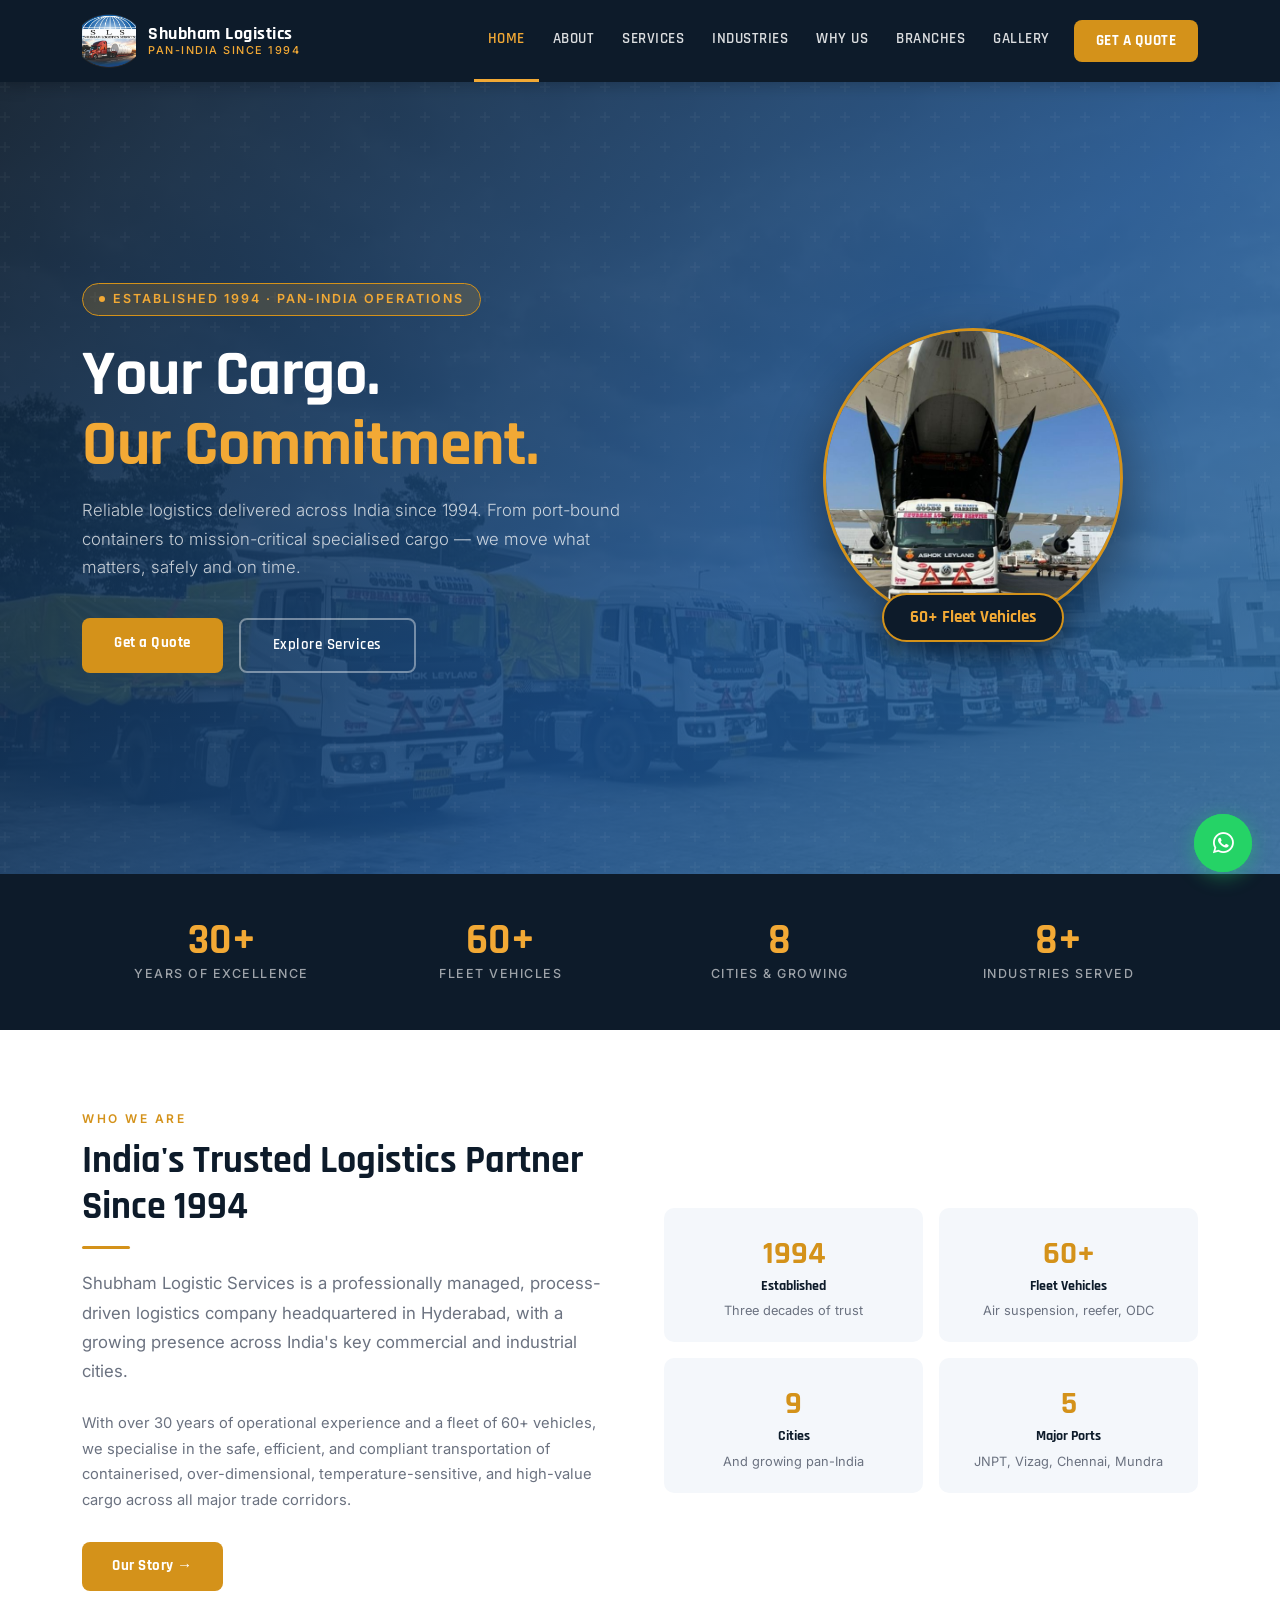
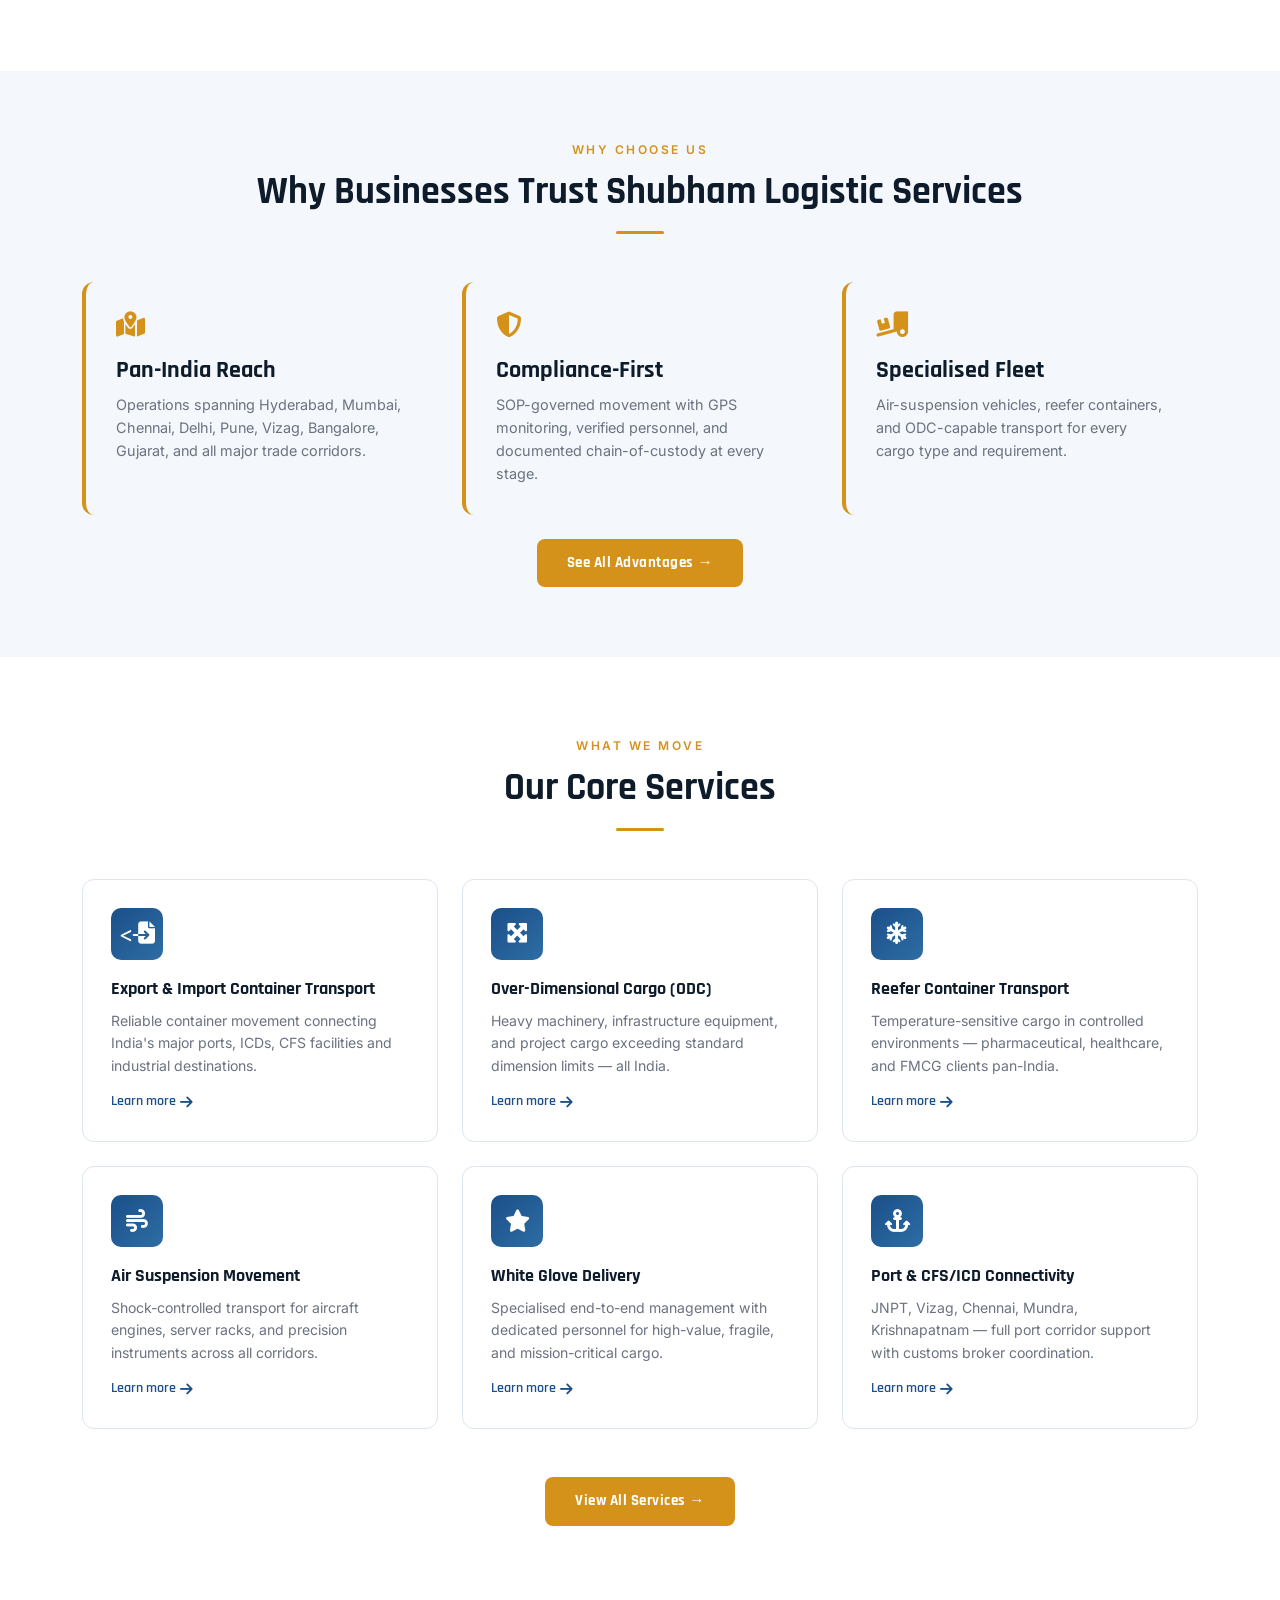
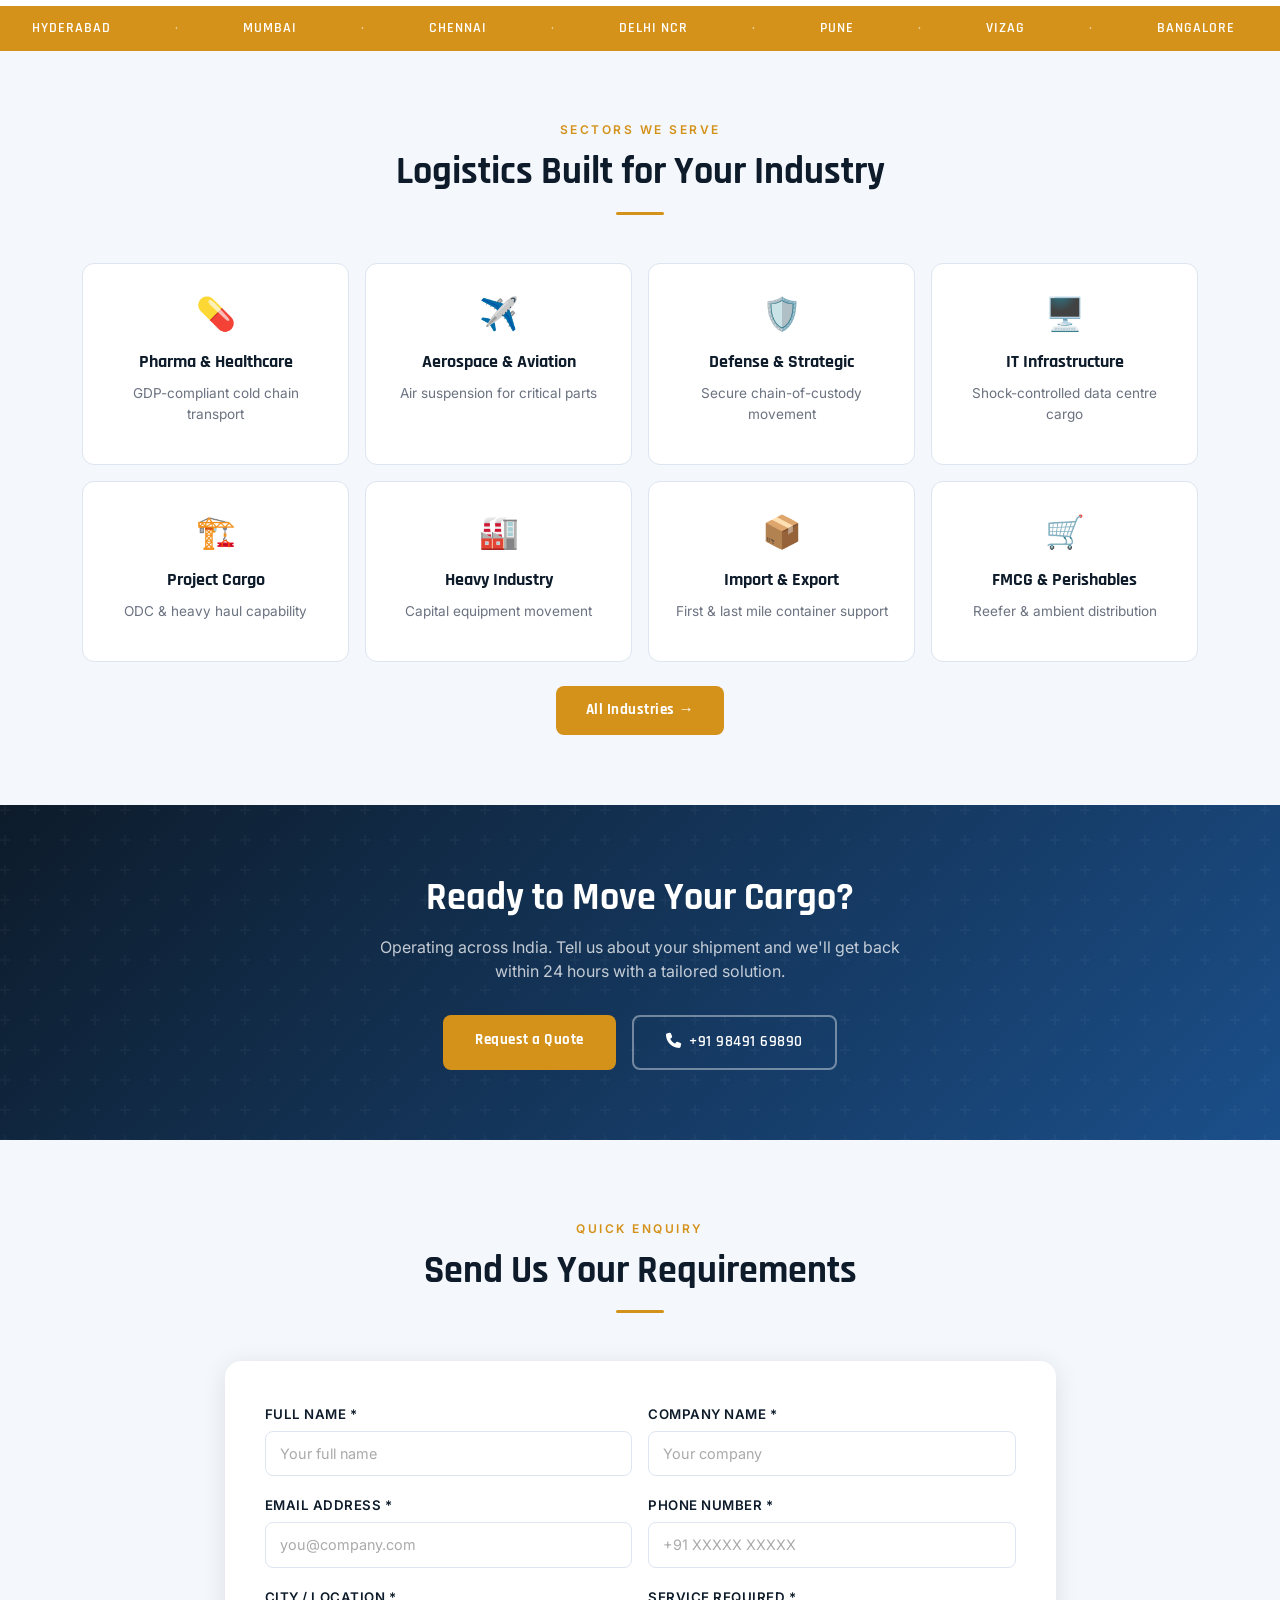
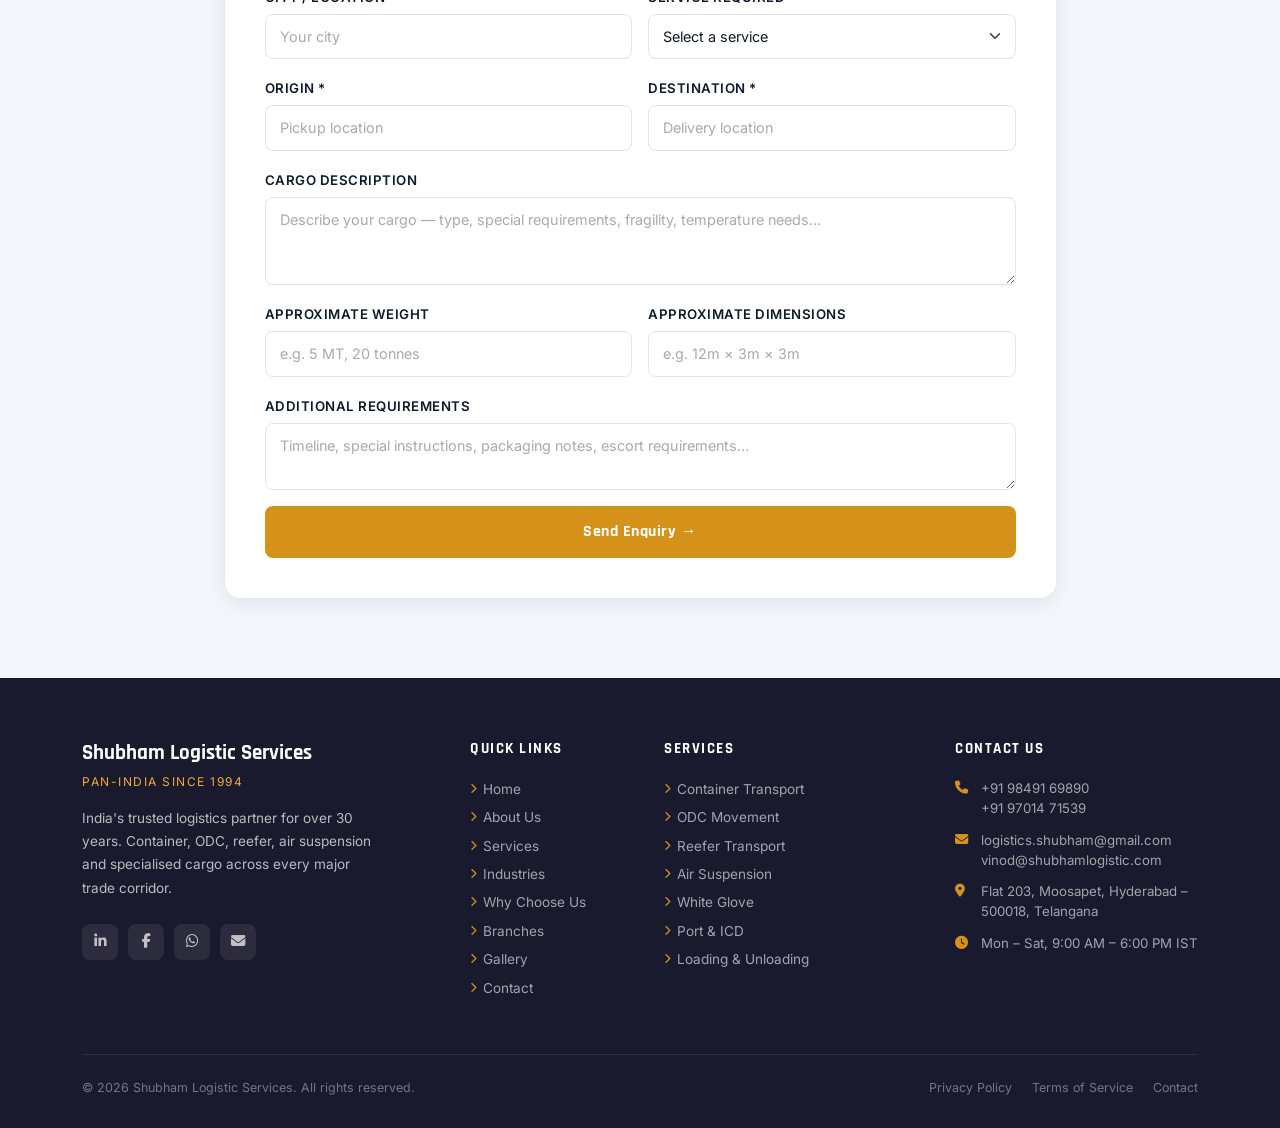
==== commit a3dae222: "index.html" ====
--- a/index.html
+++ b/index.html
@@ -65,13 +65,13 @@
       </div>
       <div class="col-lg-5 d-none d-lg-flex justify-content-center mt-4 mt-lg-0">
         <div style="text-align:center; position:relative;">
-          <div style="width:300px;height:300px;background:rgba(255,255,255,0.06);border-radius:50%;border:2px solid rgba(212,146,26,0.3);display:flex;align-items:center;justify-content:center;backdrop-filter:blur(10px);">
-            <div style="text-align:center;color:white;">
-              <i class="fas fa-truck" style="font-size:5rem;color:var(--amber);margin-bottom:12px;display:block;"></i>
-              <div style="font-family:'Rajdhani',sans-serif;font-size:1.1rem;font-weight:600;color:rgba(255,255,255,0.8);">60+ Fleet Vehicles</div>
-              <div style="font-size:0.8rem;color:rgba(255,255,255,0.5);margin-top:4px;">Serving Pan-India</div>
-            </div>
-          </div>
+  <div style="width:300px;height:300px;border-radius:50%;border:3px solid var(--gold);overflow:hidden;box-shadow:0 20px 60px rgba(0,0,0,0.45);">
+    <img src="assets/img/gallery/img4.jpg" alt="Shubham Logistics truck loading aerospace cargo" style="width:100%;height:100%;object-fit:cover;" />
+  </div>
+  <div style="position:absolute;bottom:-14px;left:50%;transform:translateX(-50%);background:var(--navy);border:2px solid var(--gold);border-radius:30px;padding:10px 26px;white-space:nowrap;box-shadow:0 8px 24px rgba(0,0,0,0.35);">
+    <div style="font-family:'Rajdhani',sans-serif;font-size:1.05rem;font-weight:700;color:var(--amber);">60+ Fleet Vehicles</div>
+  </div>
+</div>
         </div>
       </div>
     </div>
@@ -210,7 +210,7 @@
     <div class="row g-4">
       <div class="col-md-6 col-lg-4 fade-up">
         <div class="service-card">
-          <div class="service-icon"><i class="fas fa-container-storage"></i></div>
+          <div class="service-icon"><<i class="fa-solid fa-file-import"></i></div>
           <h4>Export & Import Container Transport</h4>
           <p>Reliable container movement connecting India's major ports, ICDs, CFS facilities and industrial destinations.</p>
           <a href="services.html#container" class="card-link">Learn more <i class="fas fa-arrow-right"></i></a>
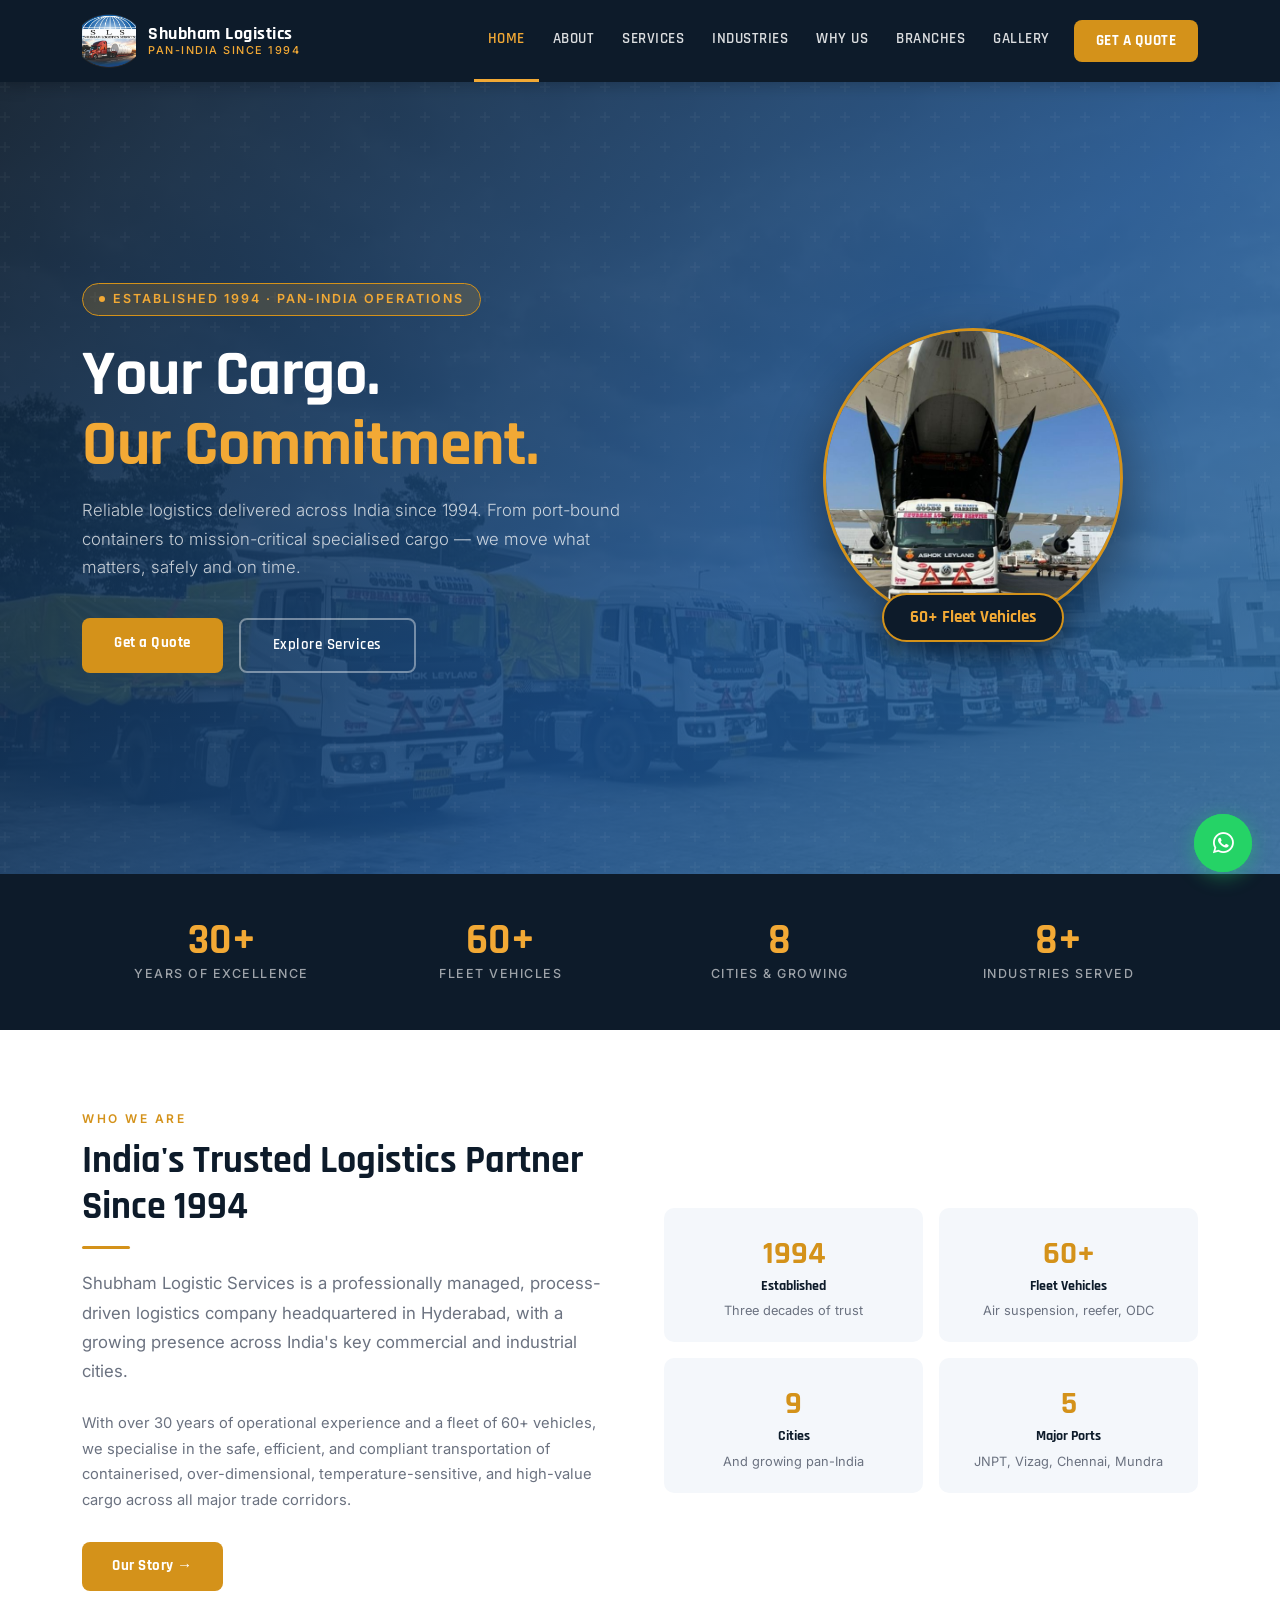
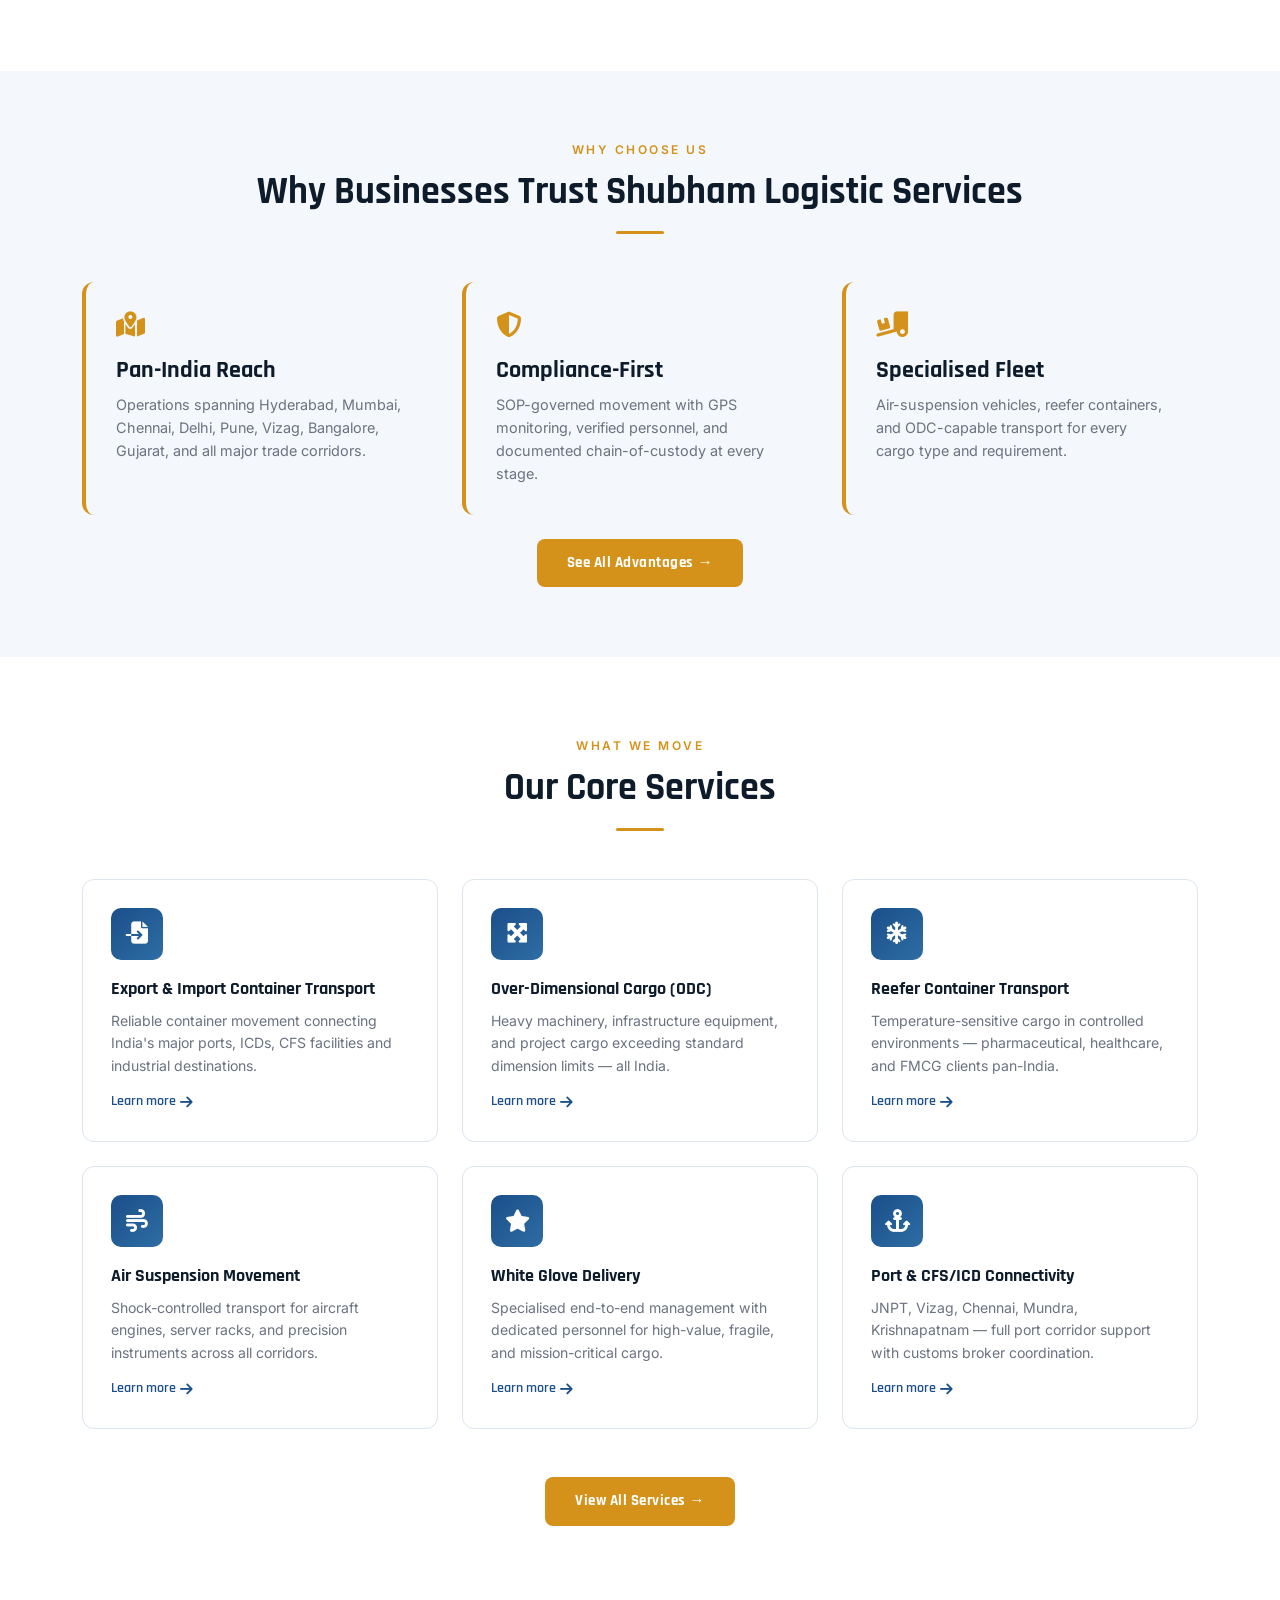
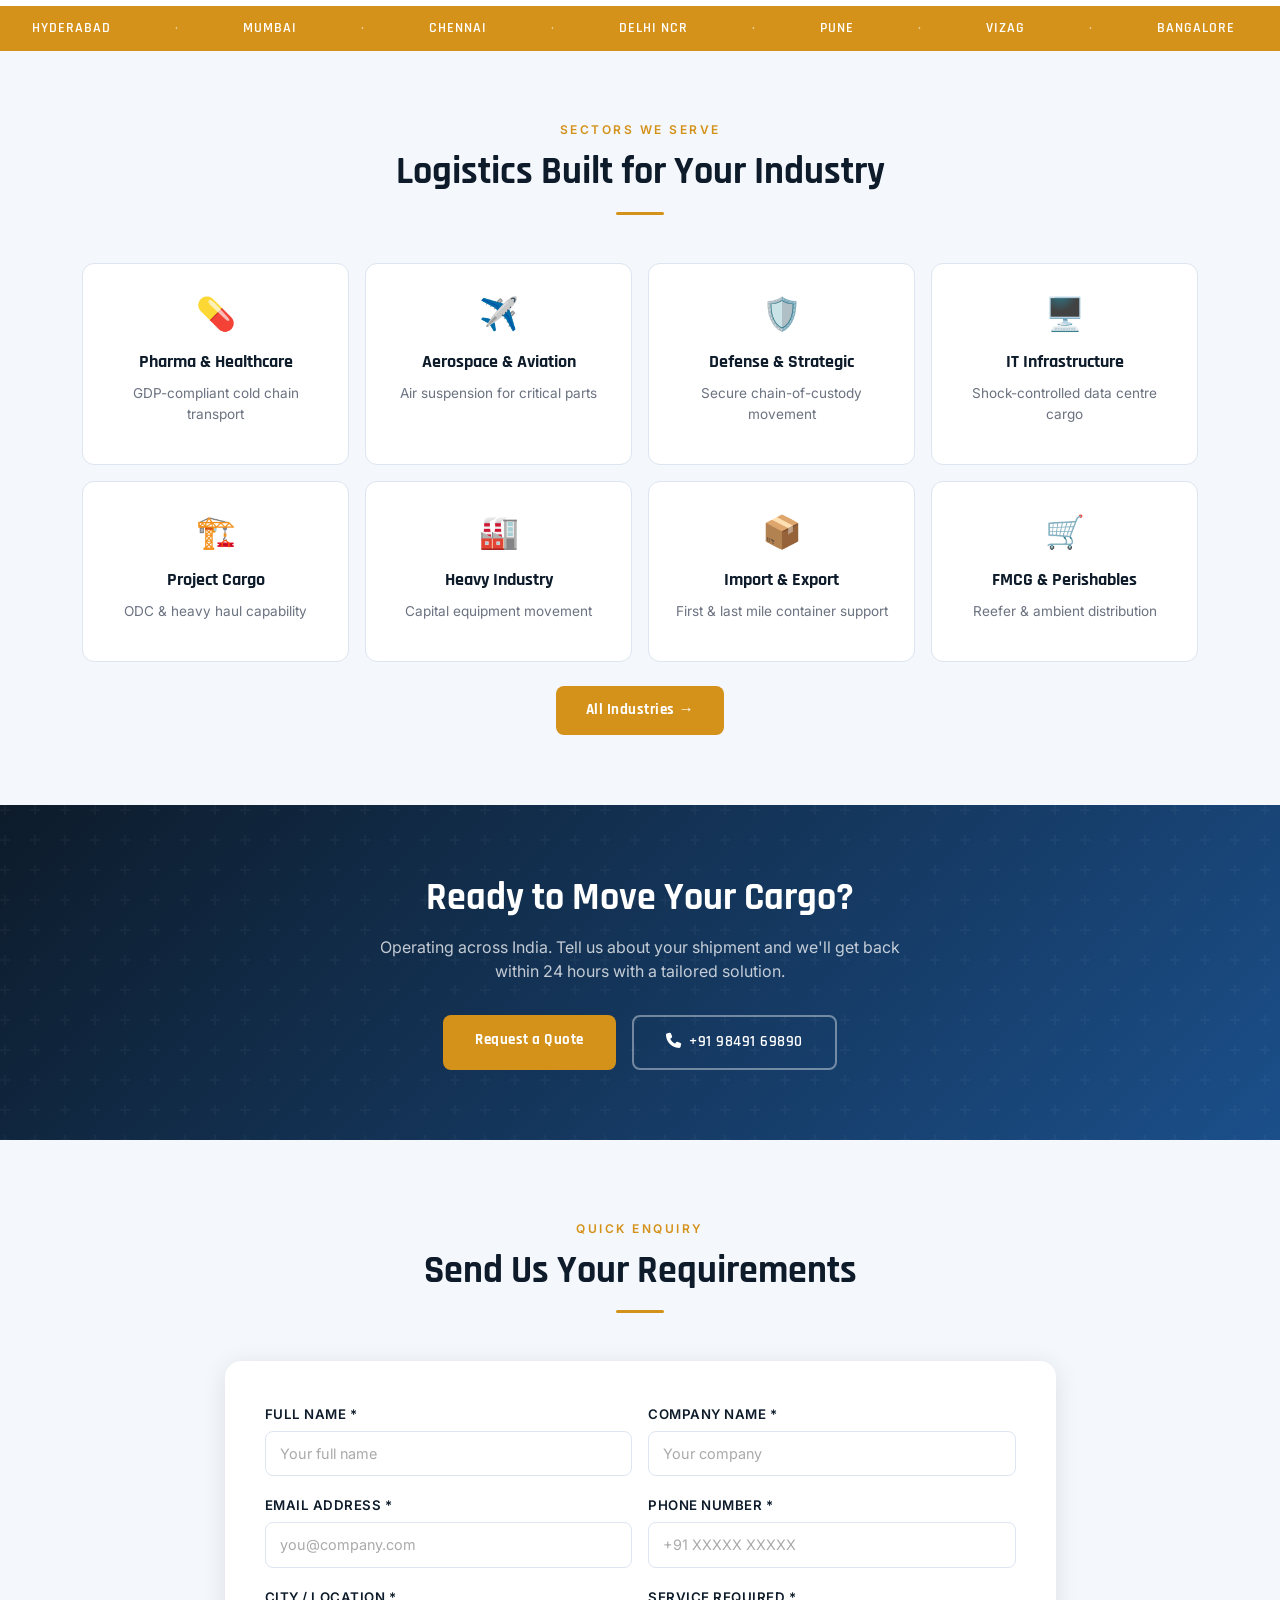
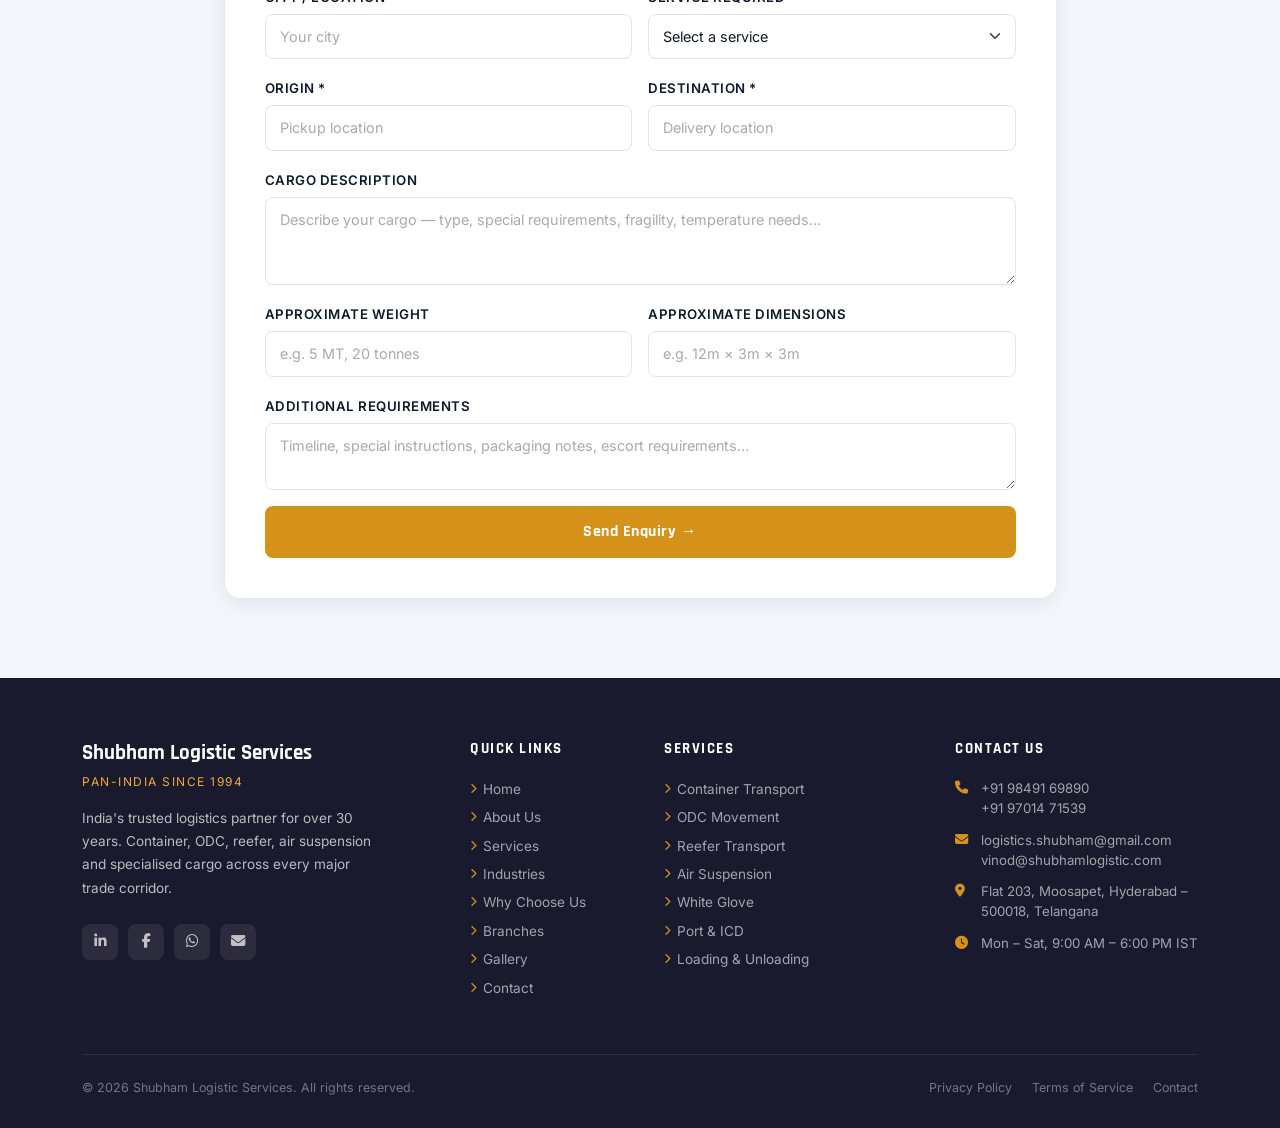
==== commit b1d5b5d0: "index.html" ====
--- a/index.html
+++ b/index.html
@@ -210,7 +210,7 @@
     <div class="row g-4">
       <div class="col-md-6 col-lg-4 fade-up">
         <div class="service-card">
-          <div class="service-icon"><<i class="fa-solid fa-file-import"></i></div>
+          <div class="service-icon"><i class="fa-solid fa-file-import"></i></div>
           <h4>Export & Import Container Transport</h4>
           <p>Reliable container movement connecting India's major ports, ICDs, CFS facilities and industrial destinations.</p>
           <a href="services.html#container" class="card-link">Learn more <i class="fas fa-arrow-right"></i></a>
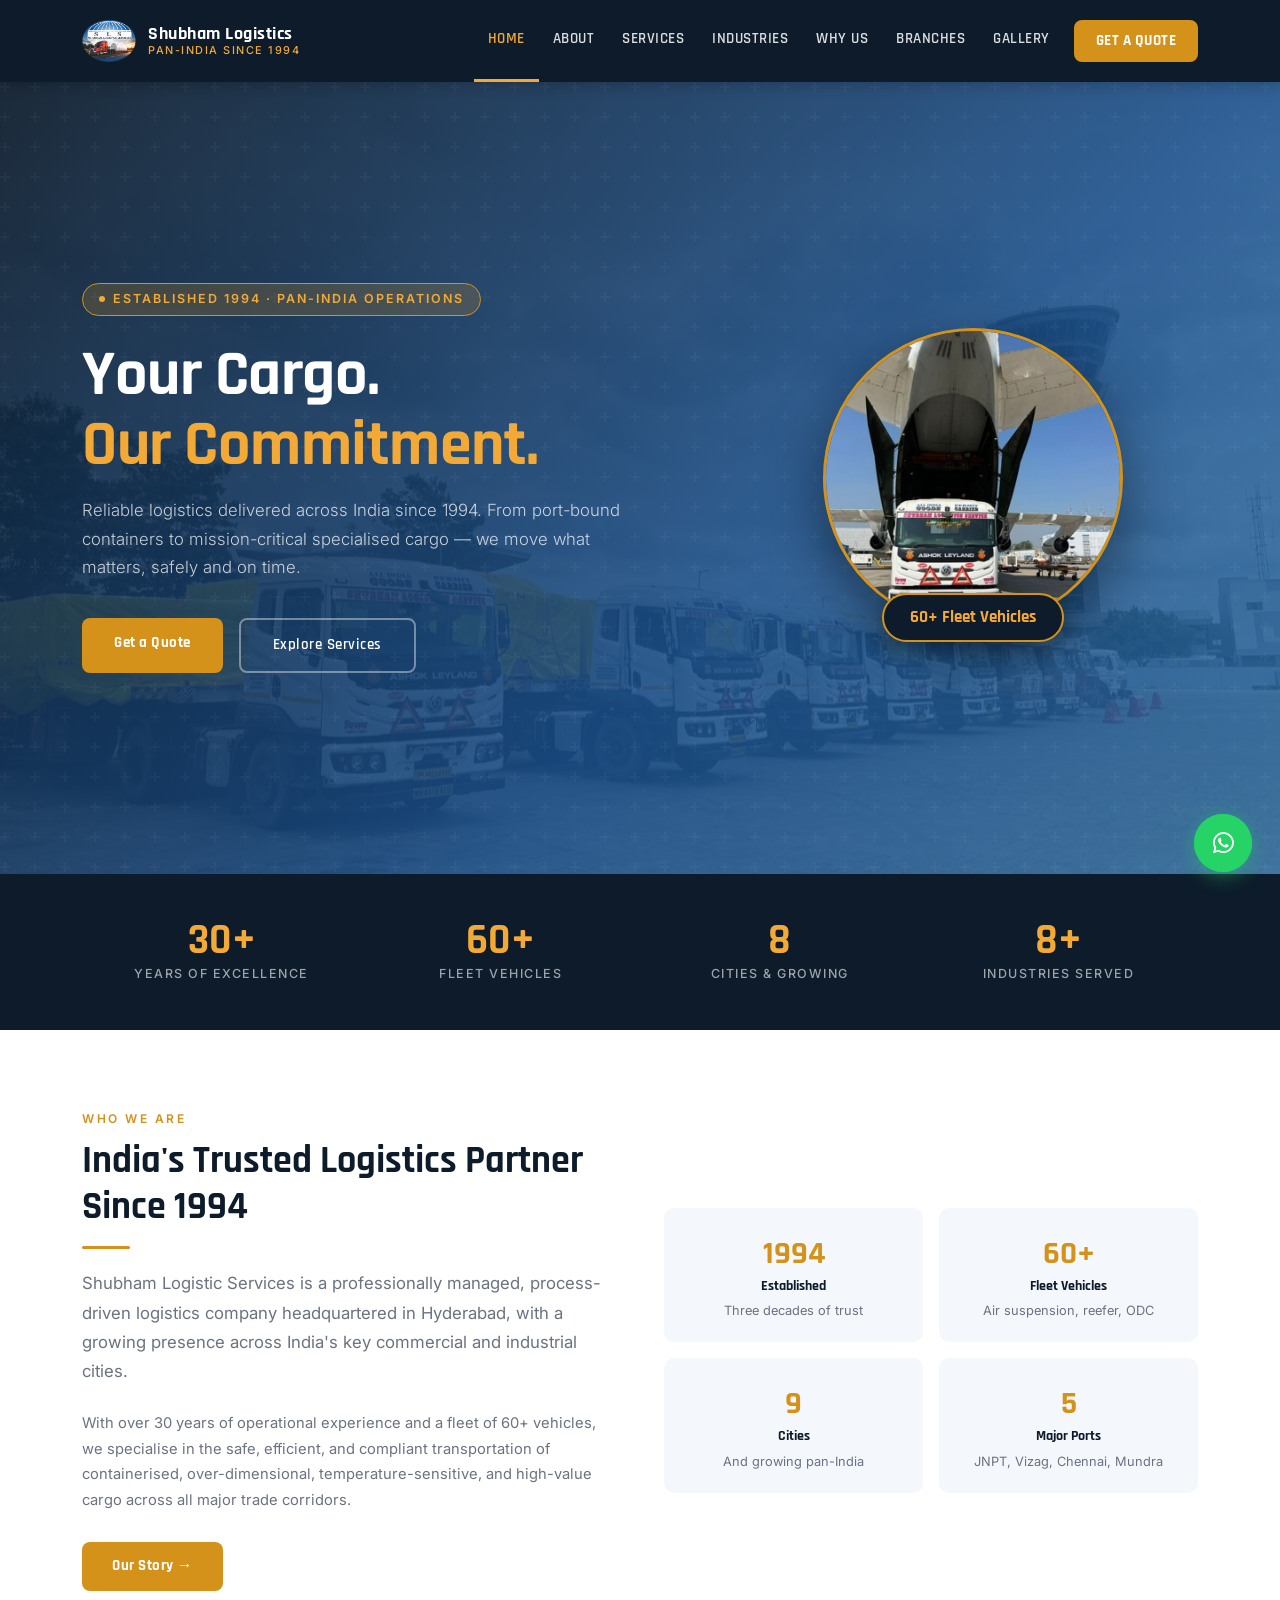
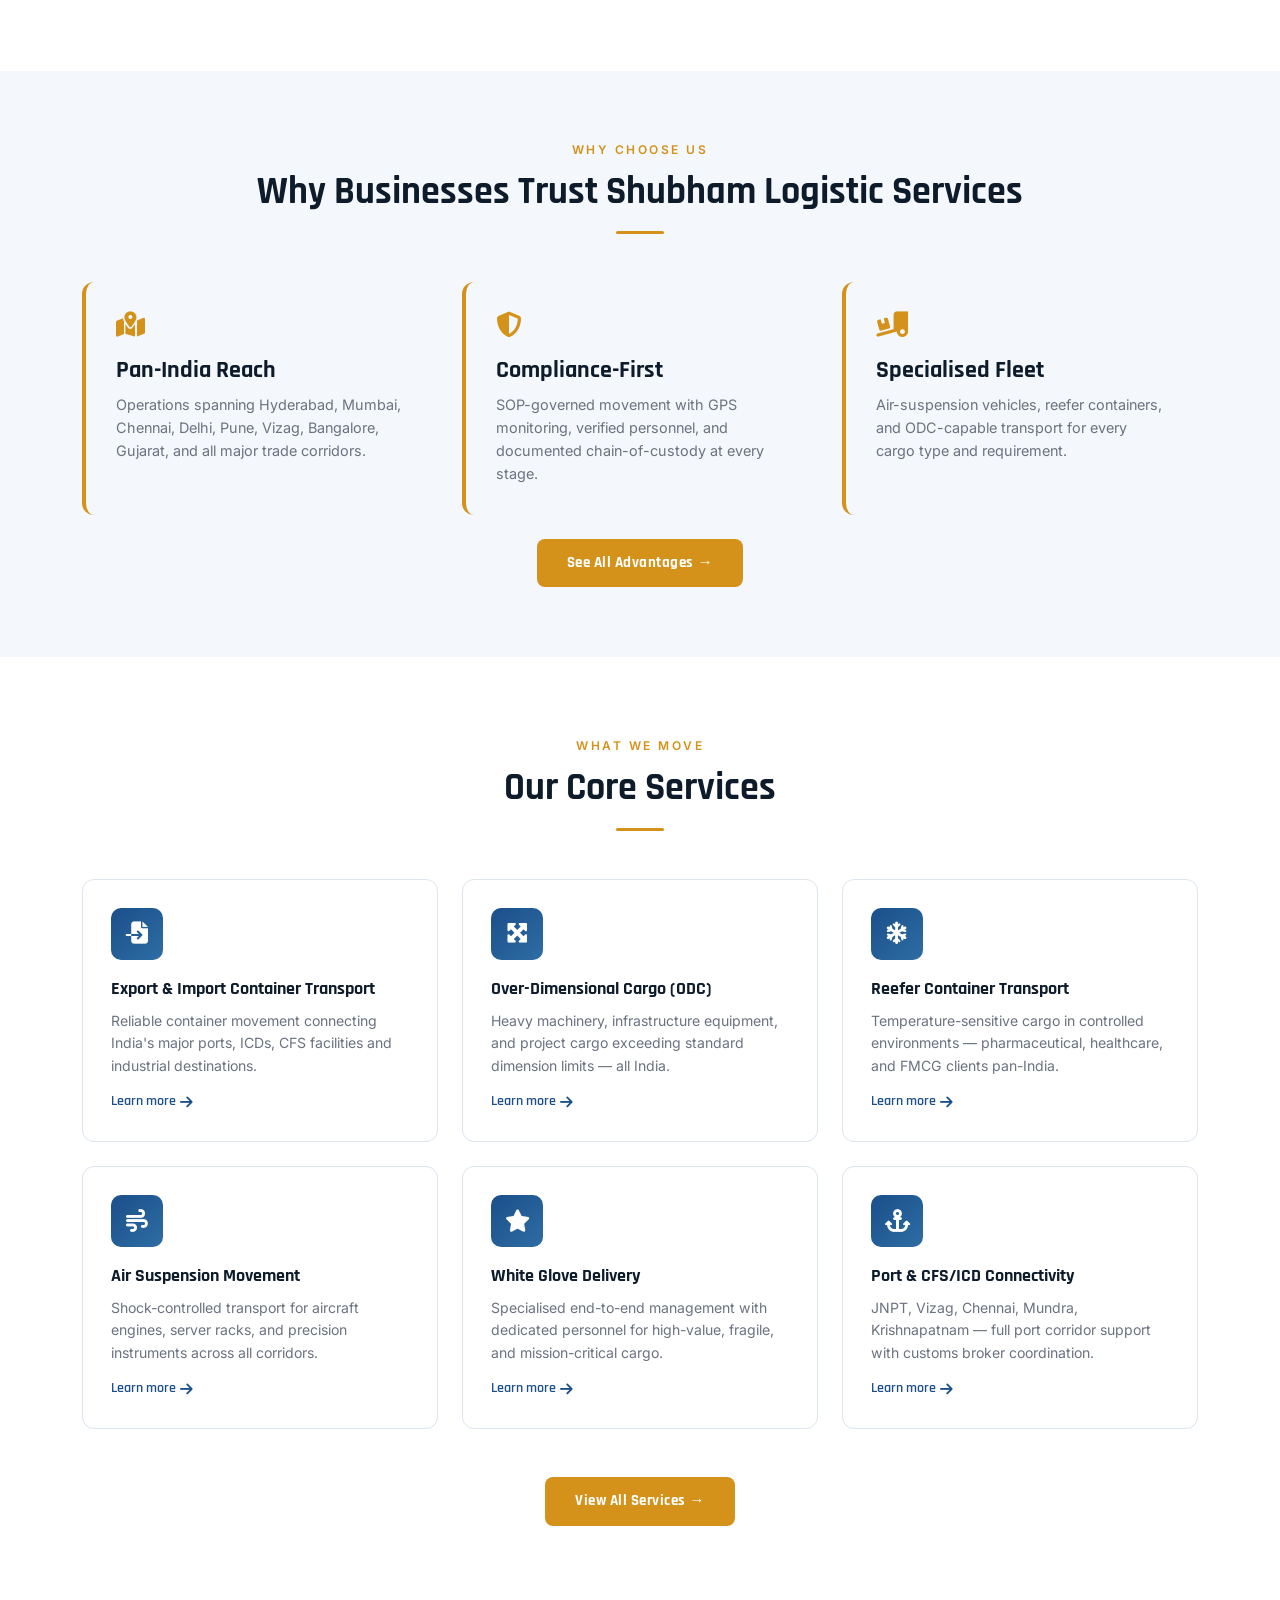
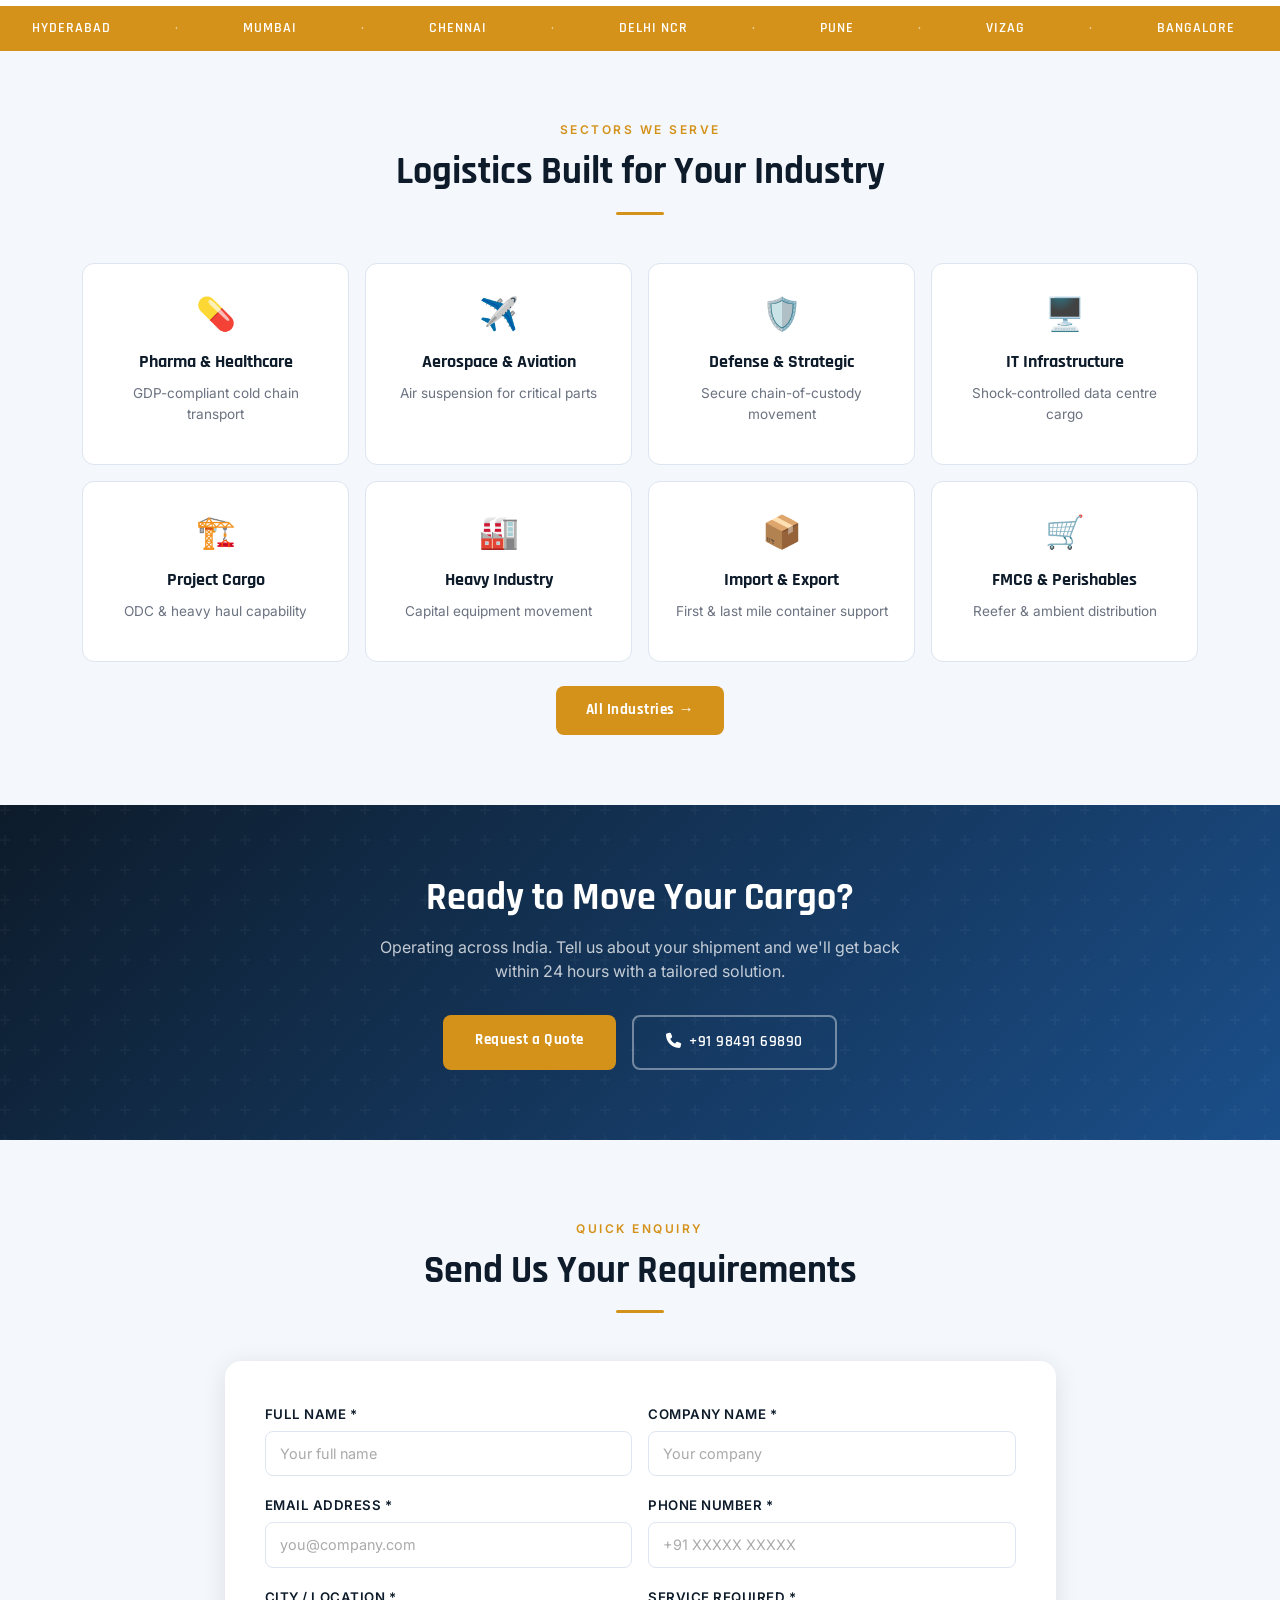
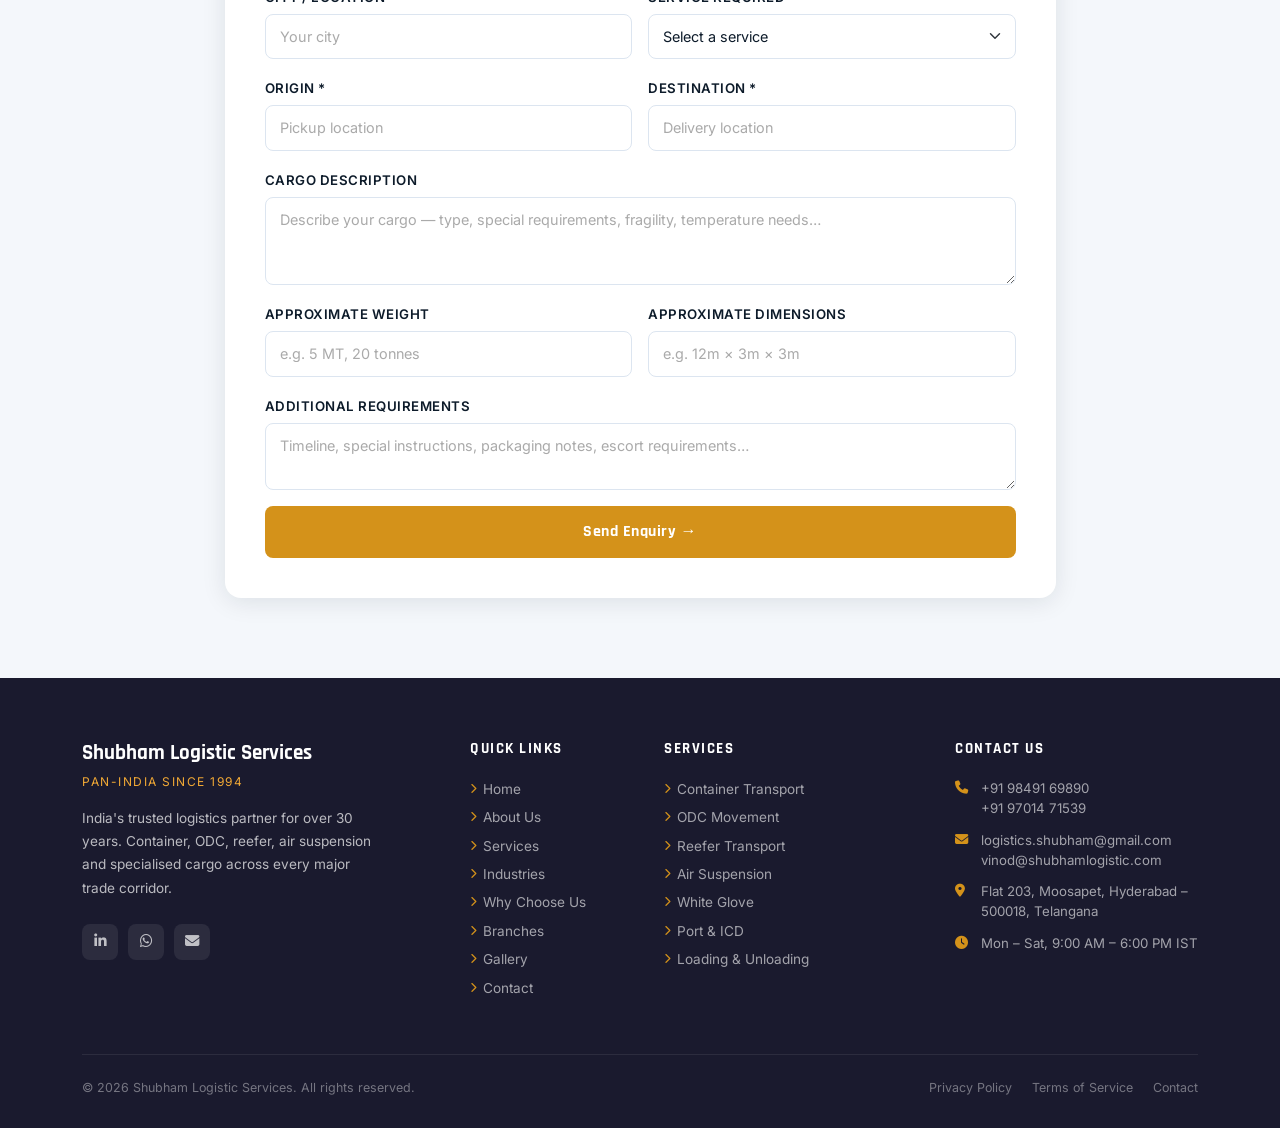
==== commit 209d780f: "index.html" ====
--- a/index.html
+++ b/index.html
@@ -476,8 +476,7 @@
         <div class="footer-tagline">Pan-India Since 1994</div>
         <p class="footer-desc">India's trusted logistics partner for over 30 years. Container, ODC, reefer, air suspension and specialised cargo across every major trade corridor.</p>
         <div class="footer-socials">
-          <a href="#" class="footer-social-btn" aria-label="LinkedIn"><i class="fab fa-linkedin-in"></i></a>
-          <a href="#" class="footer-social-btn" aria-label="Facebook"><i class="fab fa-facebook-f"></i></a>
+          <a href="https://www.linkedin.com/company/shubham-logistics-services/" class="footer-social-btn" aria-label="LinkedIn"><i class="fab fa-linkedin-in"></i></a>
           <a href="https://wa.me/919849169890" class="footer-social-btn" aria-label="WhatsApp"><i class="fab fa-whatsapp"></i></a>
           <a href="mailto:logistics.shubham@gmail.com" class="footer-social-btn" aria-label="Email"><i class="fas fa-envelope"></i></a>
         </div>
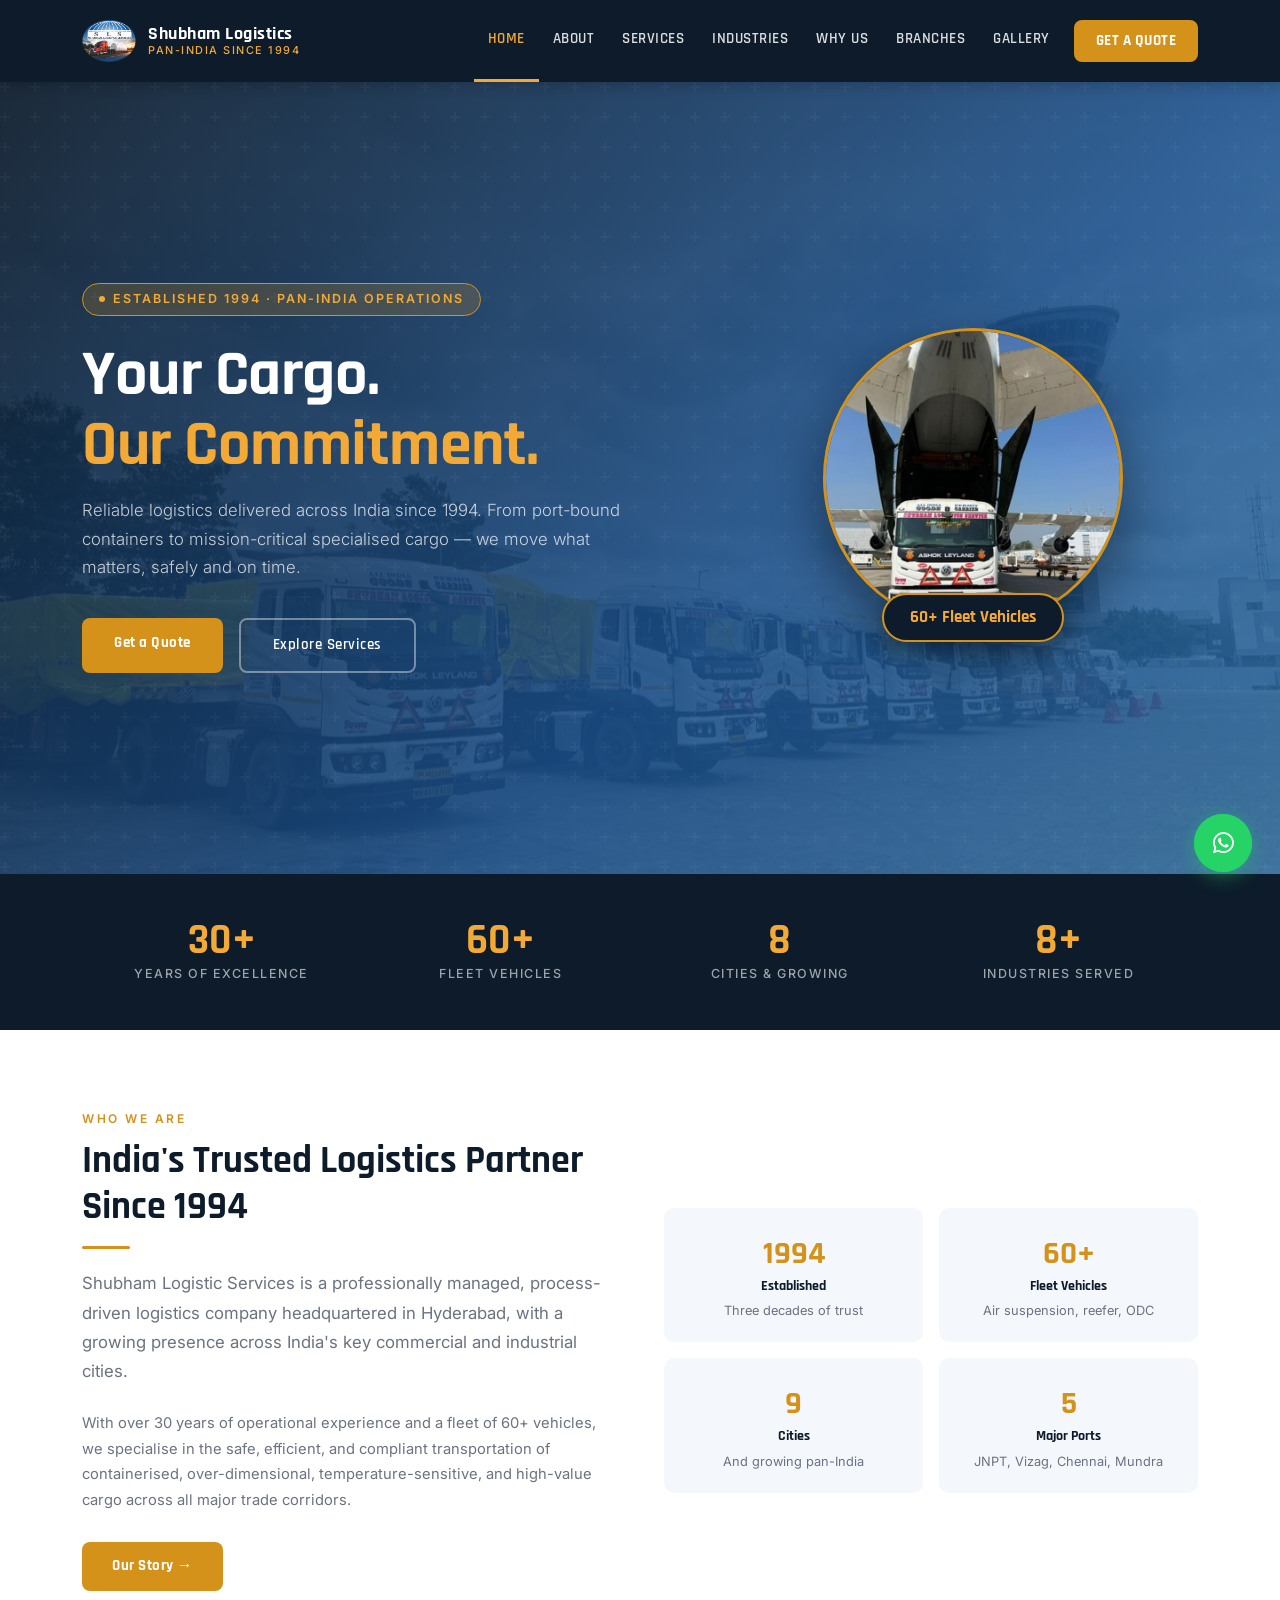
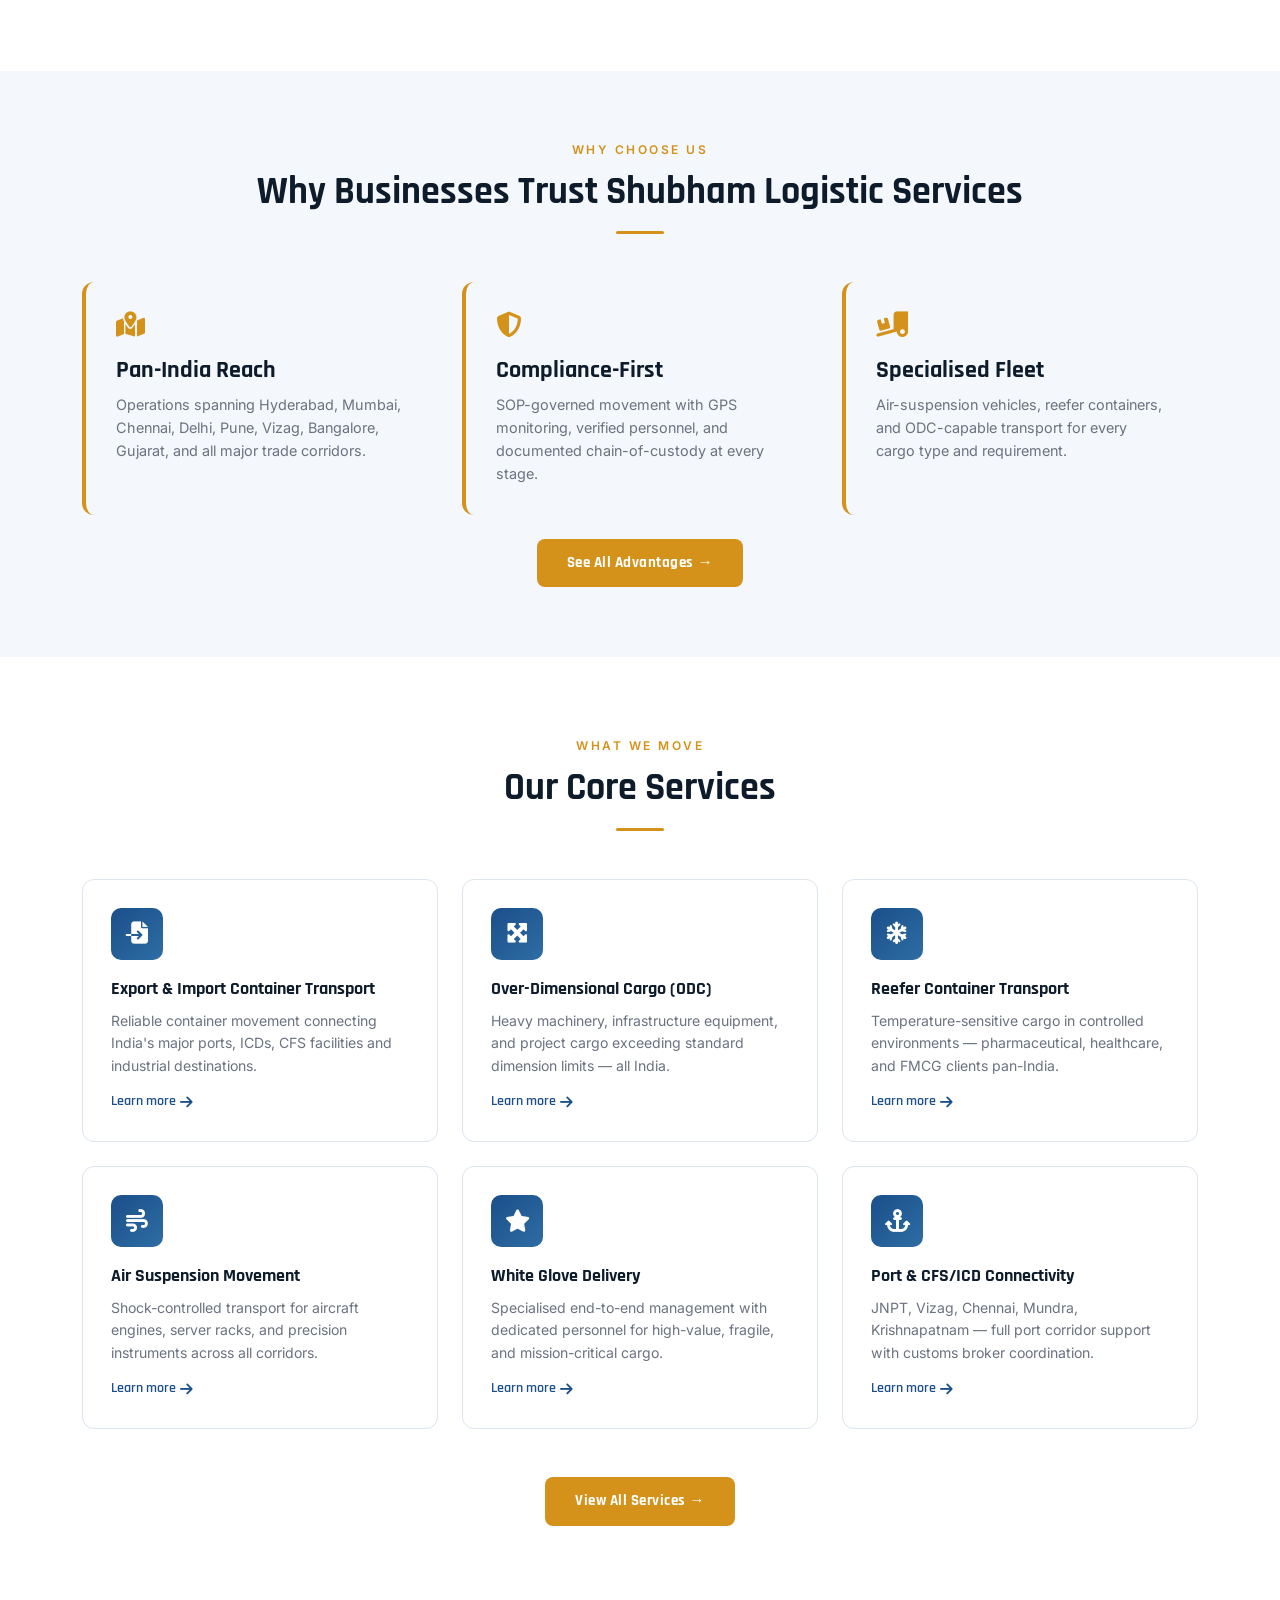
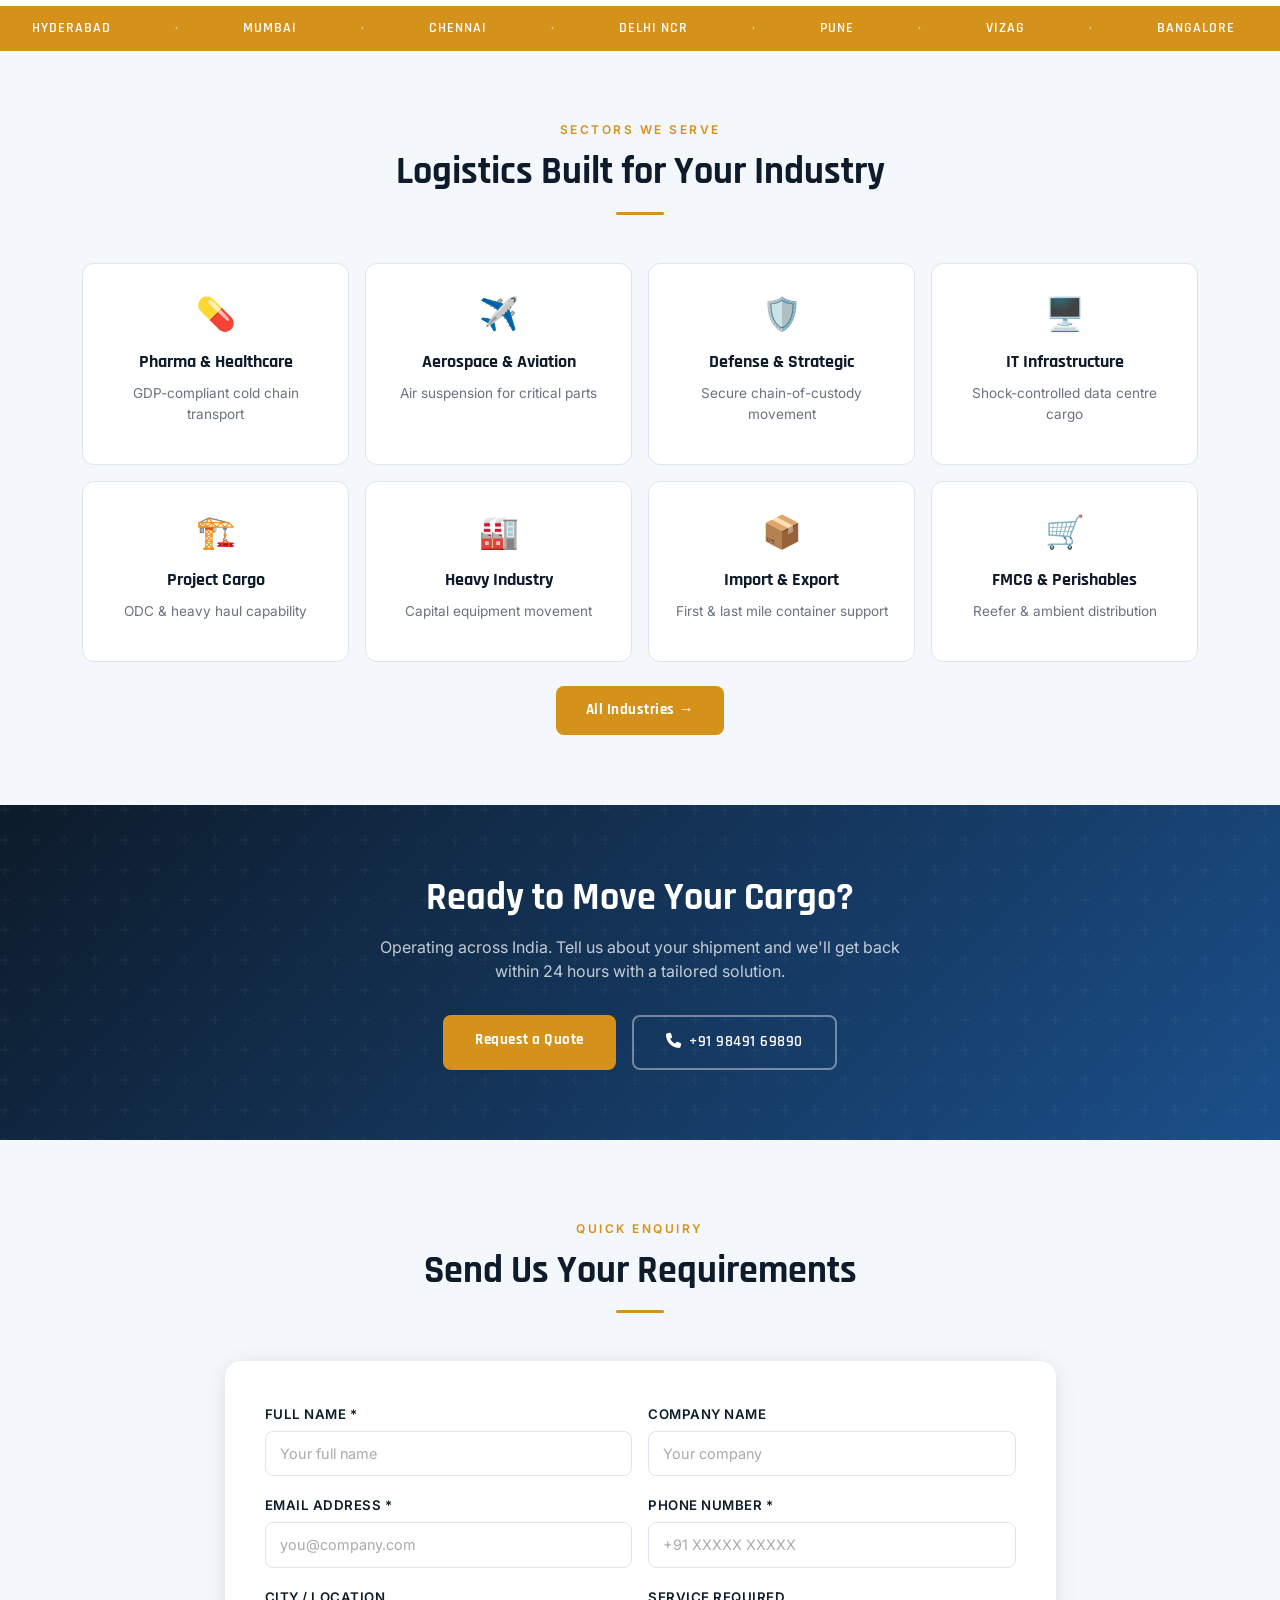
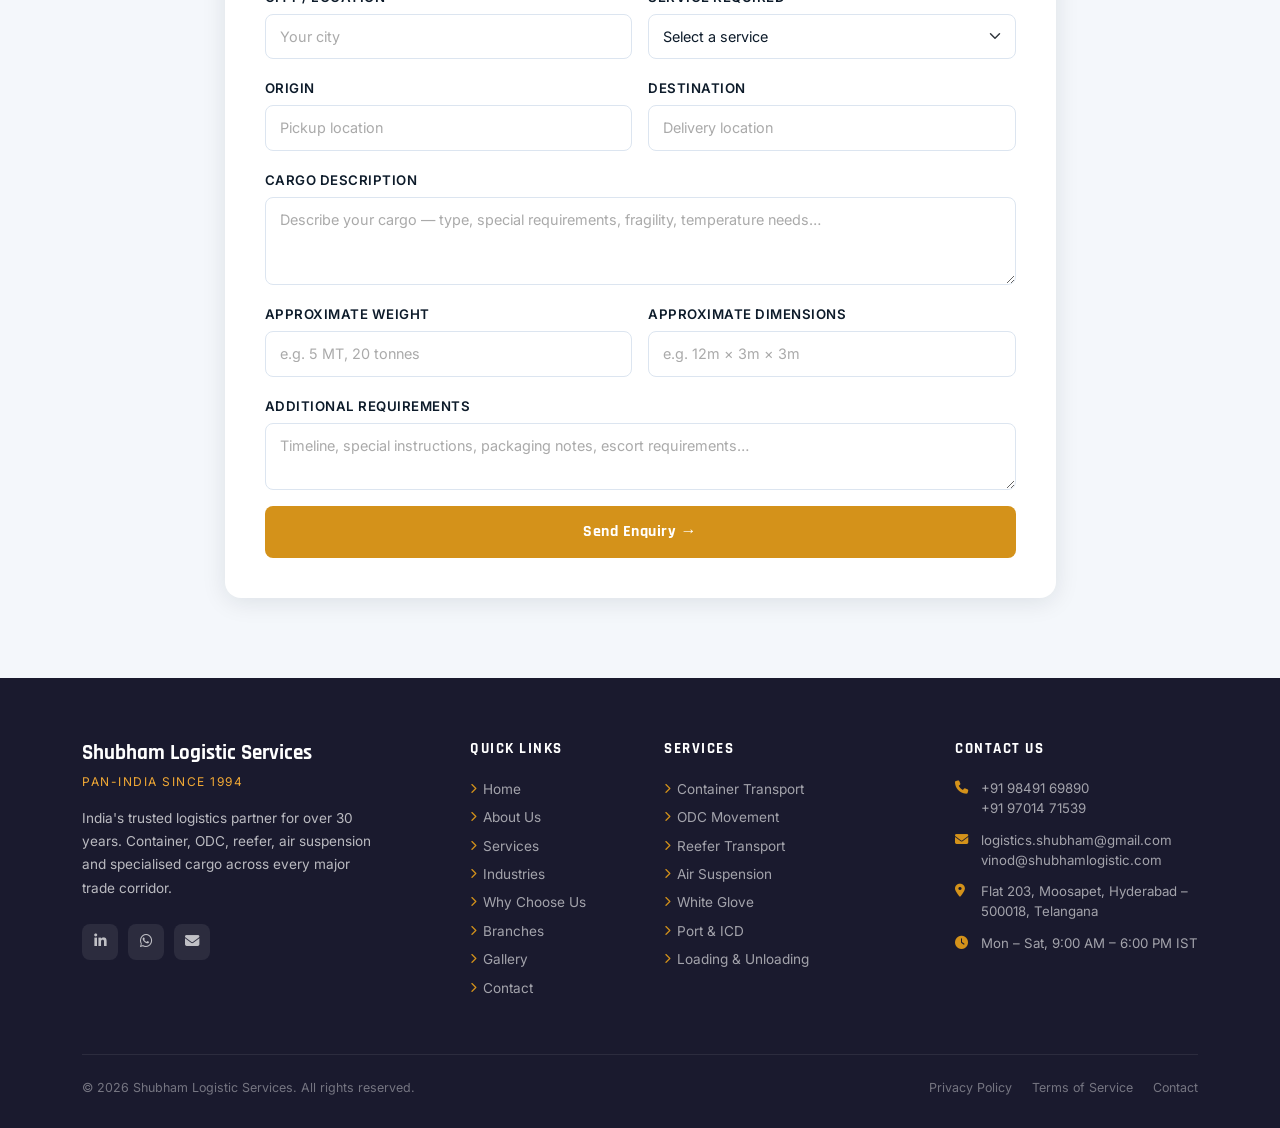
==== commit d04d2961: "index.html" ====
--- a/index.html
+++ b/index.html
@@ -390,32 +390,77 @@
           <h2 class="section-title">Send Us Your Requirements</h2>
           <div class="section-divider center"></div>
         </div>
+
         <div class="form-card fade-up">
+
           <form id="quoteForm">
             <div class="row g-3">
+
+              <!-- Full Name -->
               <div class="col-md-6">
                 <label class="form-label">Full Name *</label>
-                <input type="text" class="form-control" placeholder="Your full name" required />
-              </div>
-              <div class="col-md-6">
-                <label class="form-label">Company Name *</label>
-                <input type="text" class="form-control" placeholder="Your company" required />
-              </div>
+                <input
+                  type="text"
+                  id="name"
+                  name="name"
+                  class="form-control"
+                  placeholder="Your full name"
+                  required>
+              </div>
+
+              <!-- Company -->
+              <div class="col-md-6">
+                <label class="form-label">Company Name</label>
+                <input
+                  type="text"
+                  id="company"
+                  name="company"
+                  class="form-control"
+                  placeholder="Your company">
+              </div>
+
+              <!-- Email -->
               <div class="col-md-6">
                 <label class="form-label">Email Address *</label>
-                <input type="email" class="form-control" placeholder="you@company.com" required />
-              </div>
+                <input
+                  type="email"
+                  id="email"
+                  name="email"
+                  class="form-control"
+                  placeholder="you@company.com"
+                  required>
+              </div>
+
+              <!-- Phone -->
               <div class="col-md-6">
                 <label class="form-label">Phone Number *</label>
-                <input type="tel" class="form-control" placeholder="+91 XXXXX XXXXX" required />
-              </div>
-              <div class="col-md-6">
-                <label class="form-label">City / Location *</label>
-                <input type="text" class="form-control" placeholder="Your city" required />
-              </div>
-              <div class="col-md-6">
-                <label class="form-label">Service Required *</label>
-                <select class="form-select" required>
+                <input
+                  type="tel"
+                  id="phone"
+                  name="phone"
+                  class="form-control"
+                  placeholder="+91 XXXXX XXXXX"
+                  required>
+              </div>
+
+              <!-- City -->
+              <div class="col-md-6">
+                <label class="form-label">City / Location</label>
+                <input
+                  type="text"
+                  id="city"
+                  name="city"
+                  class="form-control"
+                  placeholder="Your city">
+              </div>
+
+              <!-- Service -->
+              <div class="col-md-6">
+                <label class="form-label">Service Required</label>
+                <select
+                  id="service"
+                  name="service"
+                  class="form-select">
                   <option value="">Select a service</option>
                   <option>Container Transport</option>
                   <option>ODC Movement</option>
@@ -427,40 +472,92 @@
                   <option>Other</option>
                 </select>
               </div>
-              <div class="col-md-6">
-                <label class="form-label">Origin *</label>
-                <input type="text" class="form-control" placeholder="Pickup location" required />
-              </div>
-              <div class="col-md-6">
-                <label class="form-label">Destination *</label>
-                <input type="text" class="form-control" placeholder="Delivery location" required />
-              </div>
+
+              <!-- Origin -->
+              <div class="col-md-6">
+                <label class="form-label">Origin</label>
+                <input
+                  type="text"
+                  id="origin"
+                  name="origin"
+                  class="form-control"
+                  placeholder="Pickup location">
+              </div>
+
+              <!-- Destination -->
+              <div class="col-md-6">
+                <label class="form-label">Destination</label>
+                <input
+                  type="text"
+                  id="destination"
+                  name="destination"
+                  class="form-control"
+                  placeholder="Delivery location">
+              </div>
+
+              <!-- Cargo -->
               <div class="col-12">
                 <label class="form-label">Cargo Description</label>
-                <textarea class="form-control" rows="3" placeholder="Describe your cargo — type, special requirements, fragility, temperature needs…"></textarea>
-              </div>
+                <textarea
+                  id="cargoDescription"
+                  name="cargoDescription"
+                  class="form-control"
+                  rows="3"
+                  placeholder="Describe your cargo — type, special requirements, fragility, temperature needs…"></textarea>
+              </div>
+
+              <!-- Weight -->
               <div class="col-md-6">
                 <label class="form-label">Approximate Weight</label>
-                <input type="text" class="form-control" placeholder="e.g. 5 MT, 20 tonnes" />
-              </div>
+                <input
+                  type="text"
+                  id="weight"
+                  name="weight"
+                  class="form-control"
+                  placeholder="e.g. 5 MT, 20 tonnes">
+              </div>
+
+              <!-- Dimensions -->
               <div class="col-md-6">
                 <label class="form-label">Approximate Dimensions</label>
-                <input type="text" class="form-control" placeholder="e.g. 12m × 3m × 3m" />
-              </div>
+                <input
+                  type="text"
+                  id="dimensions"
+                  name="dimensions"
+                  class="form-control"
+                  placeholder="e.g. 12m × 3m × 3m">
+              </div>
+
+              <!-- Additional -->
               <div class="col-12">
                 <label class="form-label">Additional Requirements</label>
-                <textarea class="form-control" rows="2" placeholder="Timeline, special instructions, packaging notes, escort requirements…"></textarea>
-              </div>
+                <textarea
+                  id="additionalRequirements"
+                  name="additionalRequirements"
+                  class="form-control"
+                  rows="2"
+                  placeholder="Timeline, special instructions, packaging notes, escort requirements…"></textarea>
+              </div>
+
               <div class="col-12">
-                <button type="submit" class="btn-submit">Send Enquiry →</button>
-              </div>
+                <button type="submit" class="btn-submit">
+                  Send Enquiry →
+                </button>
+              </div>
+
             </div>
           </form>
-          <div class="form-success" id="formSuccess">
+
+          <div class="form-success" id="formSuccess" style="display:none;">
             <i class="fas fa-check-circle"></i>
-            <h4 style="color:var(--navy);font-family:'Rajdhani',sans-serif;">Enquiry Sent Successfully!</h4>
-            <p style="color:var(--gray);font-size:0.9rem;">Thank you for reaching out. Our team will get back to you within 24 hours with a tailored solution.</p>
+            <h4 style="color:var(--navy);font-family:'Rajdhani',sans-serif;">
+              Enquiry Sent Successfully!
+            </h4>
+            <p style="color:var(--gray);font-size:0.9rem;">
+              Thank you for reaching out. Our team will get back to you within 24 hours with a tailored solution.
+            </p>
           </div>
+
         </div>
       </div>
     </div>
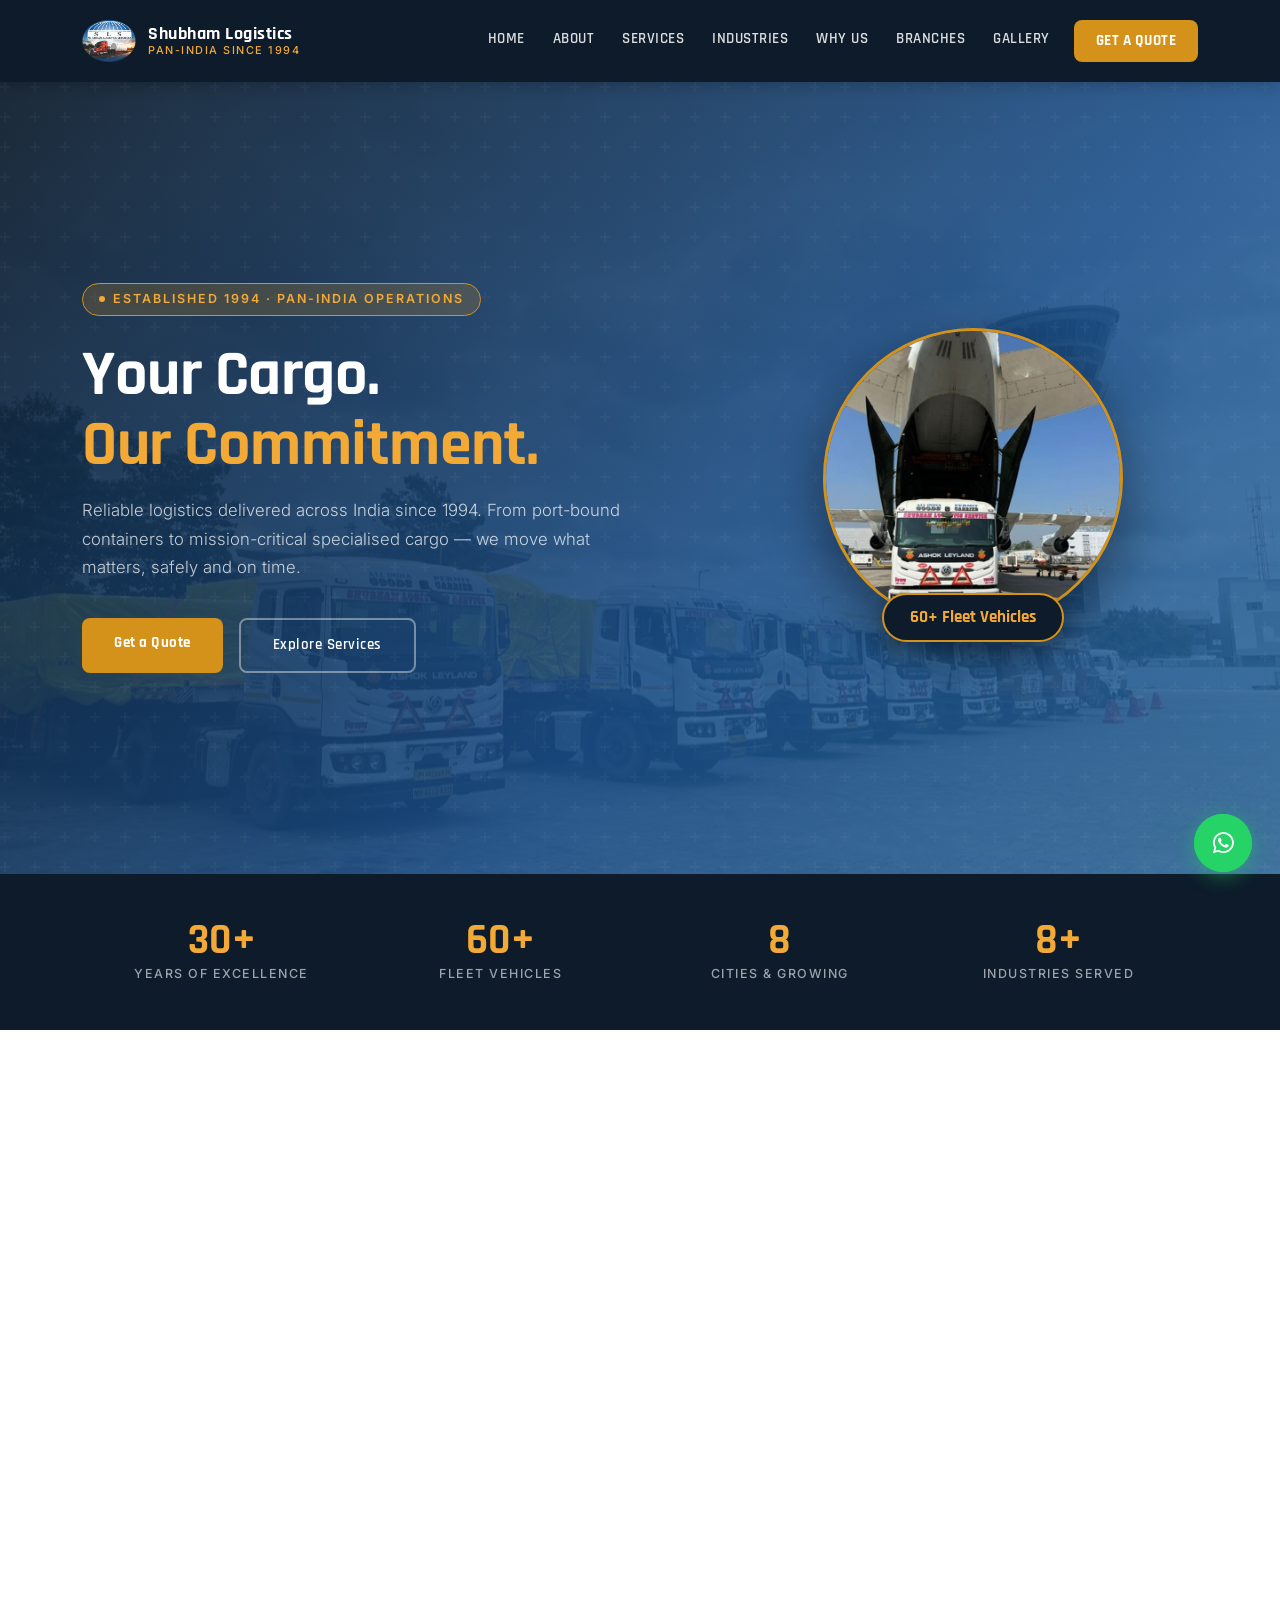
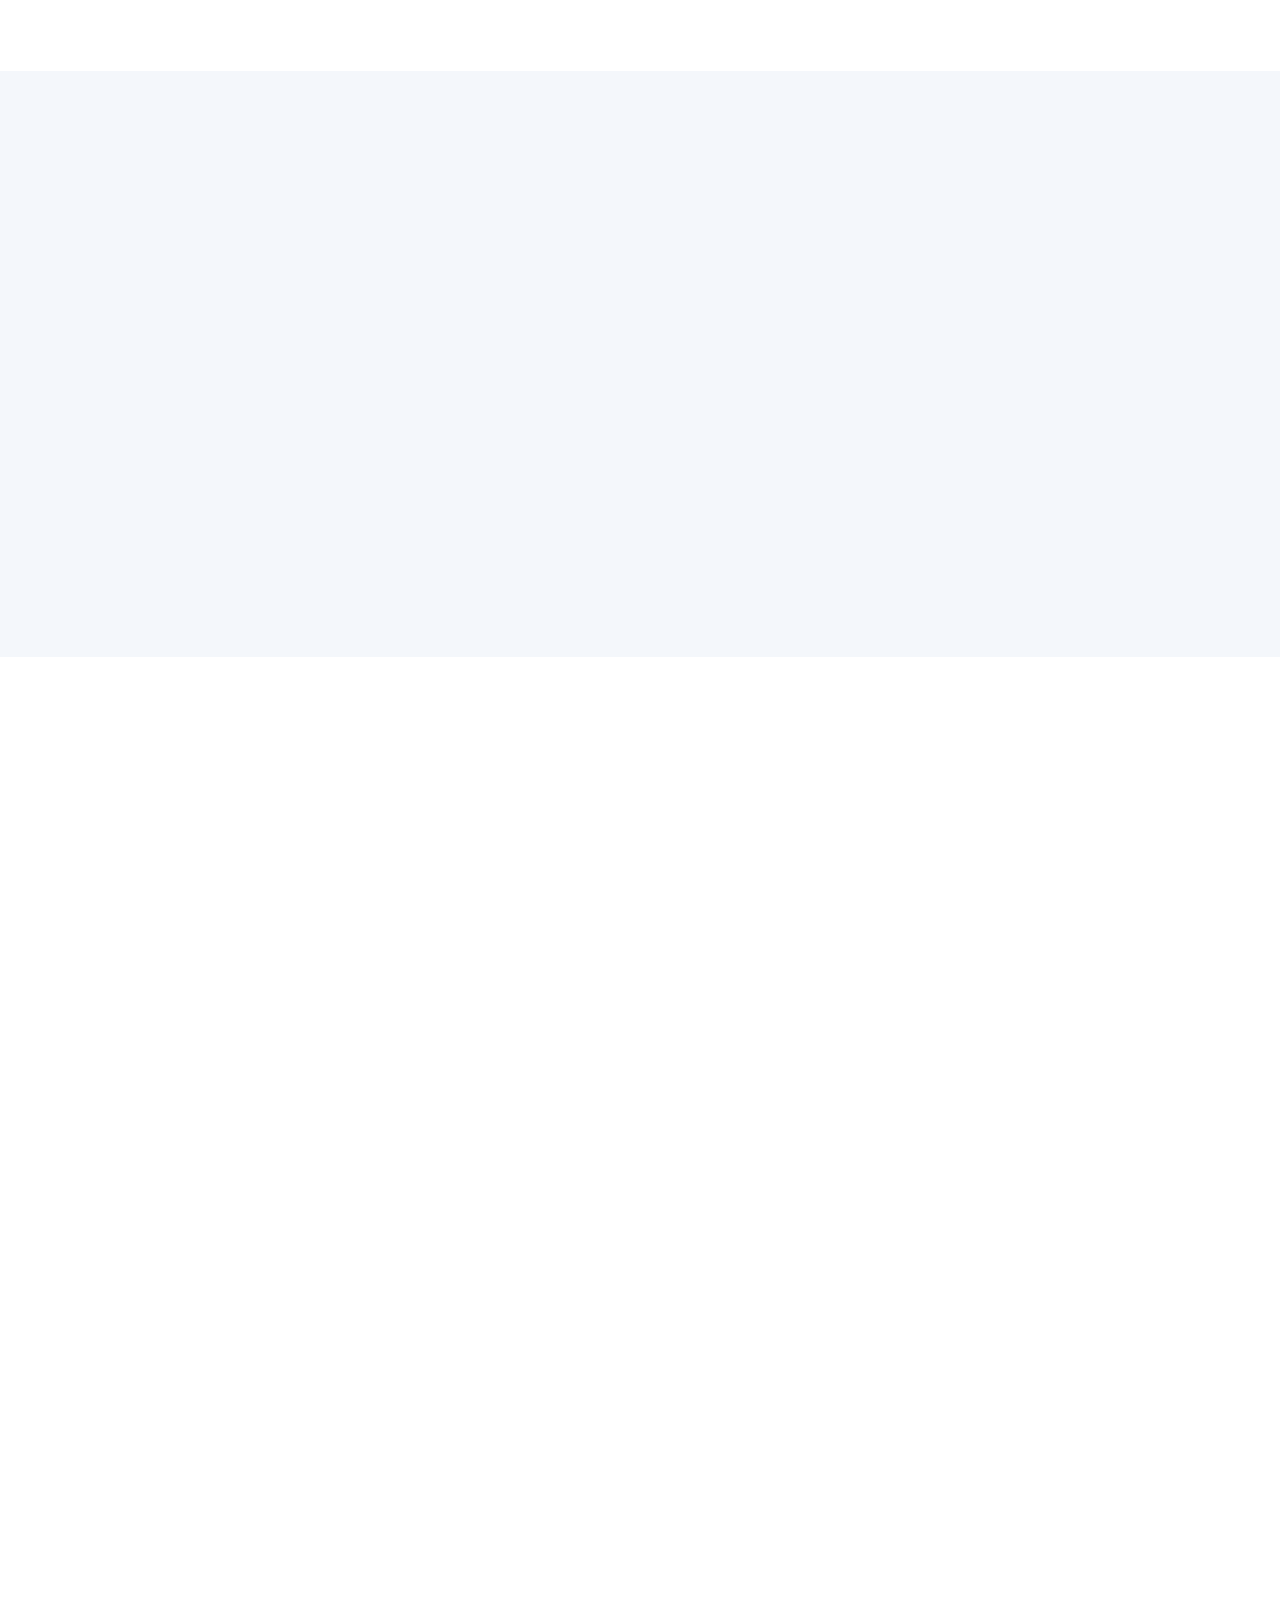
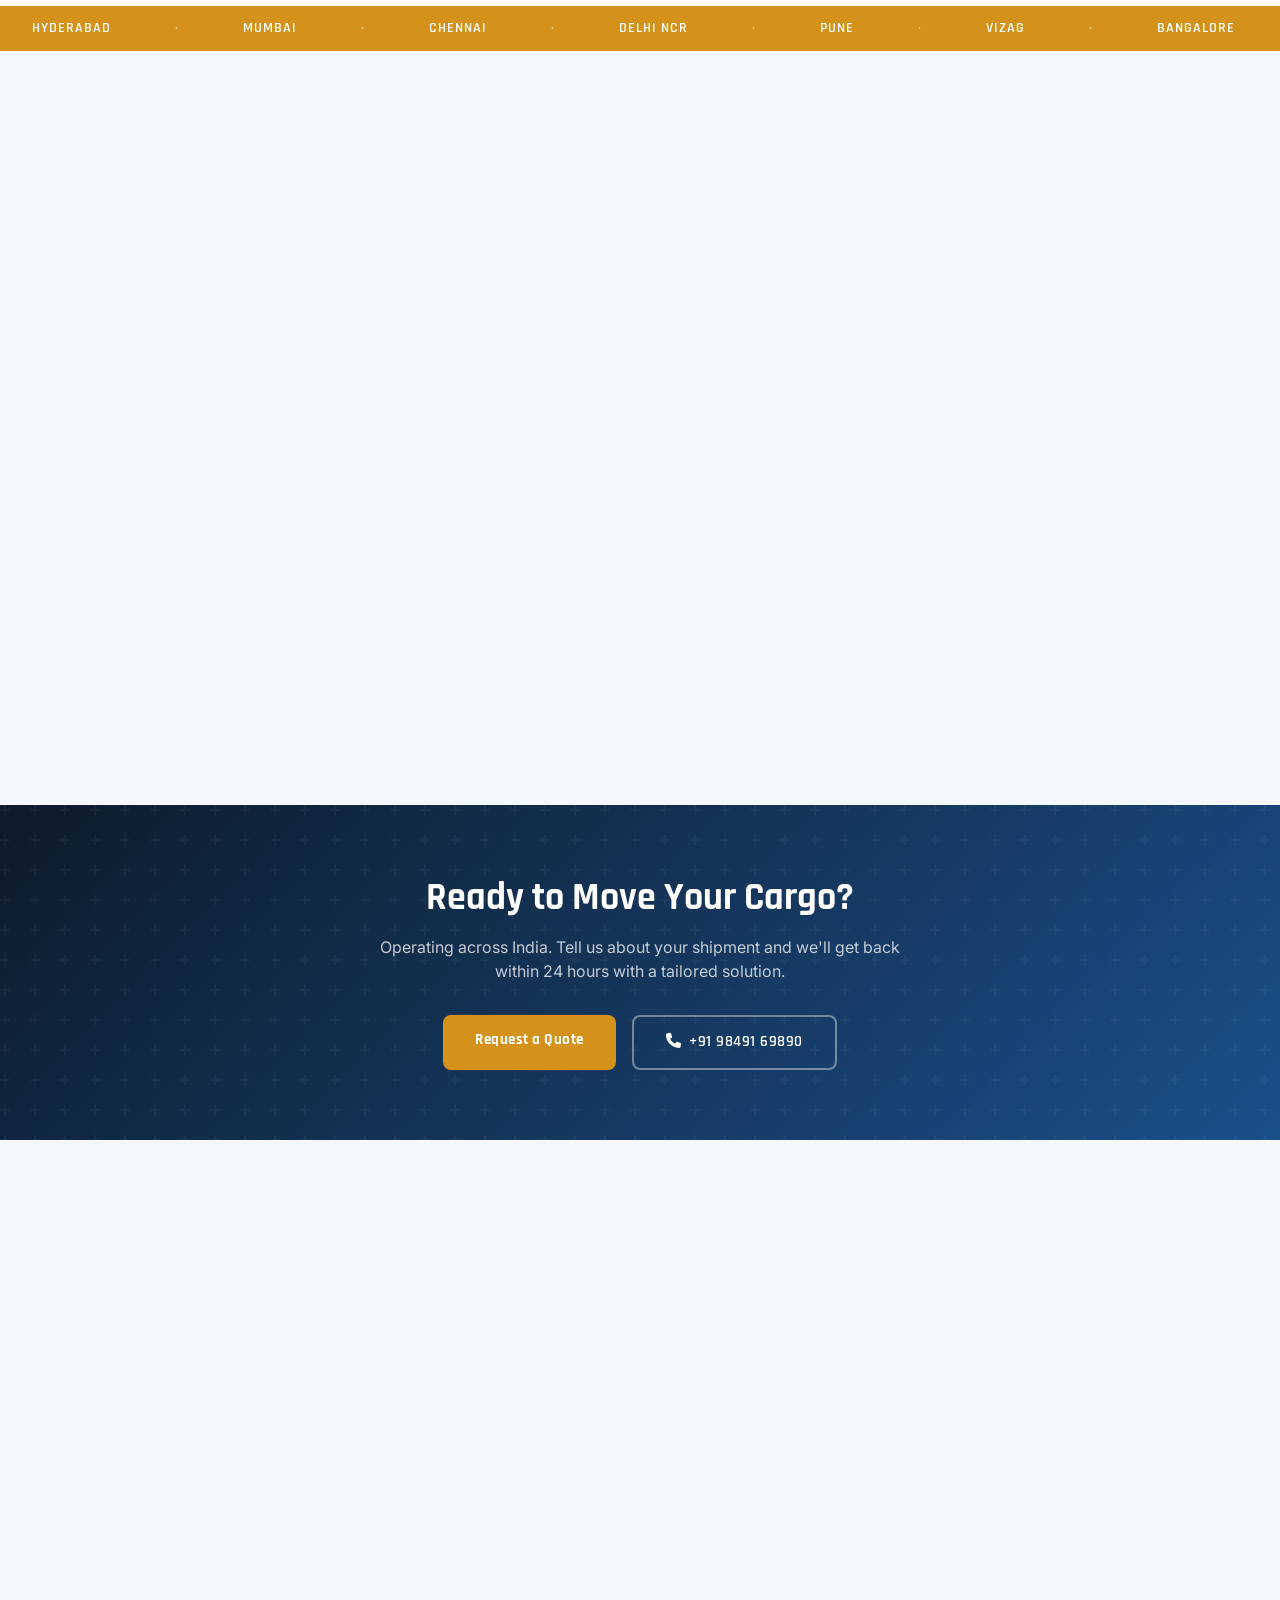
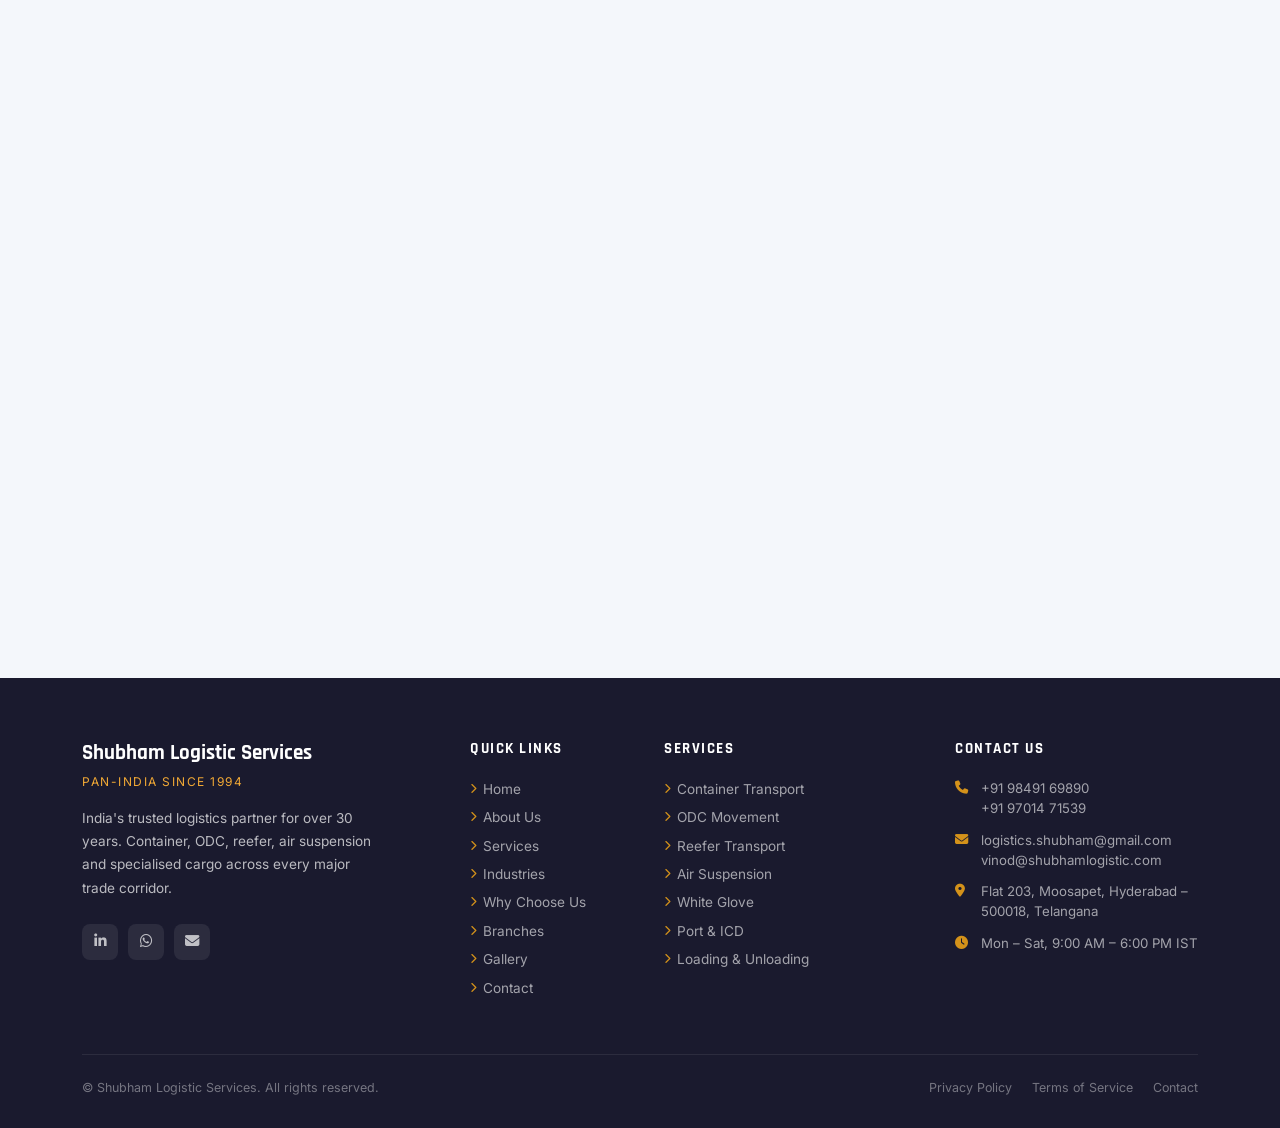
==== commit 6a68112e: "Add files via upload" ====
--- a/index.html
+++ b/index.html
@@ -390,77 +390,32 @@
           <h2 class="section-title">Send Us Your Requirements</h2>
           <div class="section-divider center"></div>
         </div>
-
         <div class="form-card fade-up">
-
           <form id="quoteForm">
             <div class="row g-3">
-
-              <!-- Full Name -->
               <div class="col-md-6">
                 <label class="form-label">Full Name *</label>
-                <input
-                  type="text"
-                  id="name"
-                  name="name"
-                  class="form-control"
-                  placeholder="Your full name"
-                  required>
-              </div>
-
-              <!-- Company -->
-              <div class="col-md-6">
-                <label class="form-label">Company Name</label>
-                <input
-                  type="text"
-                  id="company"
-                  name="company"
-                  class="form-control"
-                  placeholder="Your company">
-              </div>
-
-              <!-- Email -->
+                <input type="text" class="form-control" placeholder="Your full name" required />
+              </div>
+              <div class="col-md-6">
+                <label class="form-label">Company Name *</label>
+                <input type="text" class="form-control" placeholder="Your company" required />
+              </div>
               <div class="col-md-6">
                 <label class="form-label">Email Address *</label>
-                <input
-                  type="email"
-                  id="email"
-                  name="email"
-                  class="form-control"
-                  placeholder="you@company.com"
-                  required>
-              </div>
-
-              <!-- Phone -->
+                <input type="email" class="form-control" placeholder="you@company.com" required />
+              </div>
               <div class="col-md-6">
                 <label class="form-label">Phone Number *</label>
-                <input
-                  type="tel"
-                  id="phone"
-                  name="phone"
-                  class="form-control"
-                  placeholder="+91 XXXXX XXXXX"
-                  required>
-              </div>
-
-              <!-- City -->
-              <div class="col-md-6">
-                <label class="form-label">City / Location</label>
-                <input
-                  type="text"
-                  id="city"
-                  name="city"
-                  class="form-control"
-                  placeholder="Your city">
-              </div>
-
-              <!-- Service -->
-              <div class="col-md-6">
-                <label class="form-label">Service Required</label>
-                <select
-                  id="service"
-                  name="service"
-                  class="form-select">
+                <input type="tel" class="form-control" placeholder="+91 XXXXX XXXXX" required />
+              </div>
+              <div class="col-md-6">
+                <label class="form-label">City / Location *</label>
+                <input type="text" class="form-control" placeholder="Your city" required />
+              </div>
+              <div class="col-md-6">
+                <label class="form-label">Service Required *</label>
+                <select class="form-select" required>
                   <option value="">Select a service</option>
                   <option>Container Transport</option>
                   <option>ODC Movement</option>
@@ -472,92 +427,40 @@
                   <option>Other</option>
                 </select>
               </div>
-
-              <!-- Origin -->
-              <div class="col-md-6">
-                <label class="form-label">Origin</label>
-                <input
-                  type="text"
-                  id="origin"
-                  name="origin"
-                  class="form-control"
-                  placeholder="Pickup location">
-              </div>
-
-              <!-- Destination -->
-              <div class="col-md-6">
-                <label class="form-label">Destination</label>
-                <input
-                  type="text"
-                  id="destination"
-                  name="destination"
-                  class="form-control"
-                  placeholder="Delivery location">
-              </div>
-
-              <!-- Cargo -->
+              <div class="col-md-6">
+                <label class="form-label">Origin *</label>
+                <input type="text" class="form-control" placeholder="Pickup location" required />
+              </div>
+              <div class="col-md-6">
+                <label class="form-label">Destination *</label>
+                <input type="text" class="form-control" placeholder="Delivery location" required />
+              </div>
               <div class="col-12">
                 <label class="form-label">Cargo Description</label>
-                <textarea
-                  id="cargoDescription"
-                  name="cargoDescription"
-                  class="form-control"
-                  rows="3"
-                  placeholder="Describe your cargo — type, special requirements, fragility, temperature needs…"></textarea>
-              </div>
-
-              <!-- Weight -->
+                <textarea class="form-control" rows="3" placeholder="Describe your cargo — type, special requirements, fragility, temperature needs…"></textarea>
+              </div>
               <div class="col-md-6">
                 <label class="form-label">Approximate Weight</label>
-                <input
-                  type="text"
-                  id="weight"
-                  name="weight"
-                  class="form-control"
-                  placeholder="e.g. 5 MT, 20 tonnes">
-              </div>
-
-              <!-- Dimensions -->
+                <input type="text" class="form-control" placeholder="e.g. 5 MT, 20 tonnes" />
+              </div>
               <div class="col-md-6">
                 <label class="form-label">Approximate Dimensions</label>
-                <input
-                  type="text"
-                  id="dimensions"
-                  name="dimensions"
-                  class="form-control"
-                  placeholder="e.g. 12m × 3m × 3m">
-              </div>
-
-              <!-- Additional -->
+                <input type="text" class="form-control" placeholder="e.g. 12m × 3m × 3m" />
+              </div>
               <div class="col-12">
                 <label class="form-label">Additional Requirements</label>
-                <textarea
-                  id="additionalRequirements"
-                  name="additionalRequirements"
-                  class="form-control"
-                  rows="2"
-                  placeholder="Timeline, special instructions, packaging notes, escort requirements…"></textarea>
-              </div>
-
+                <textarea class="form-control" rows="2" placeholder="Timeline, special instructions, packaging notes, escort requirements…"></textarea>
+              </div>
               <div class="col-12">
-                <button type="submit" class="btn-submit">
-                  Send Enquiry →
-                </button>
-              </div>
-
+                <button type="submit" class="btn-submit">Send Enquiry →</button>
+              </div>
             </div>
           </form>
-
-          <div class="form-success" id="formSuccess" style="display:none;">
+          <div class="form-success" id="formSuccess">
             <i class="fas fa-check-circle"></i>
-            <h4 style="color:var(--navy);font-family:'Rajdhani',sans-serif;">
-              Enquiry Sent Successfully!
-            </h4>
-            <p style="color:var(--gray);font-size:0.9rem;">
-              Thank you for reaching out. Our team will get back to you within 24 hours with a tailored solution.
-            </p>
+            <h4 style="color:var(--navy);font-family:'Rajdhani',sans-serif;">Enquiry Sent Successfully!</h4>
+            <p style="color:var(--gray);font-size:0.9rem;">Thank you for reaching out. Our team will get back to you within 24 hours with a tailored solution.</p>
           </div>
-
         </div>
       </div>
     </div>
